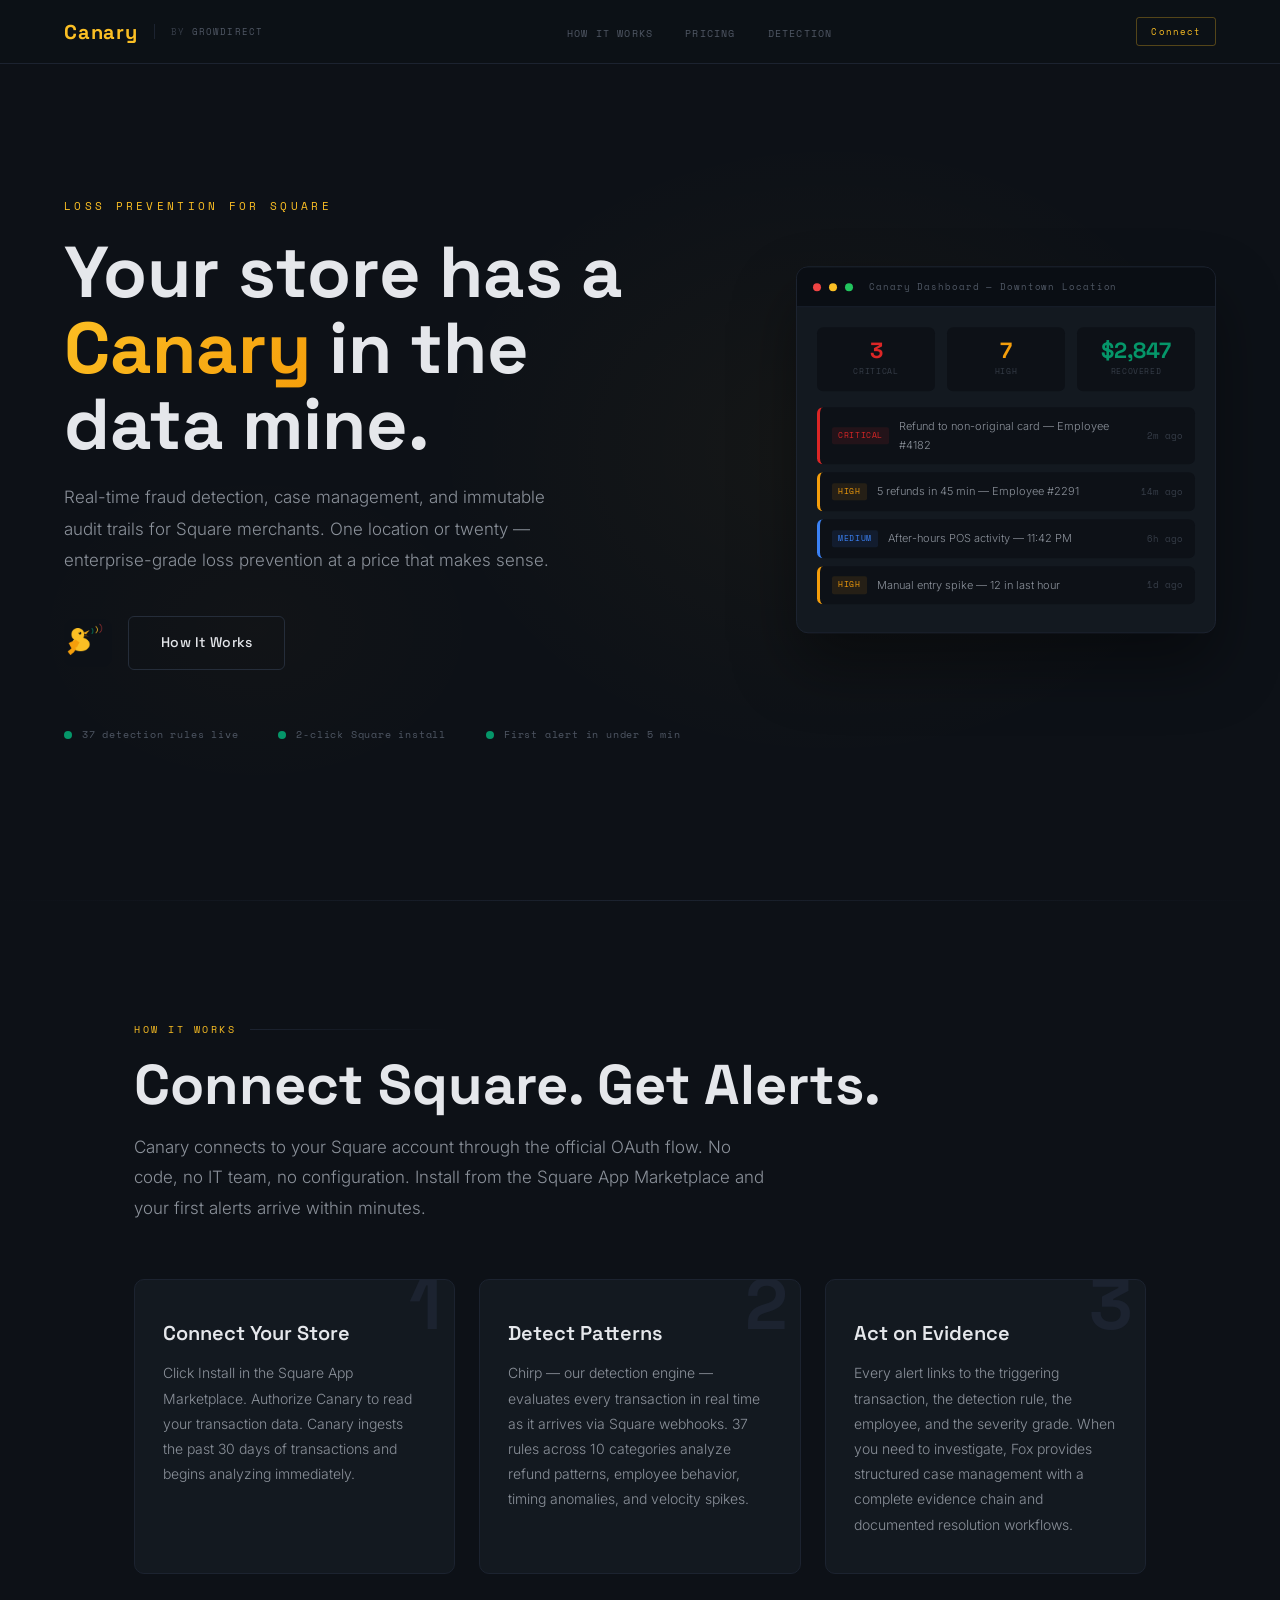
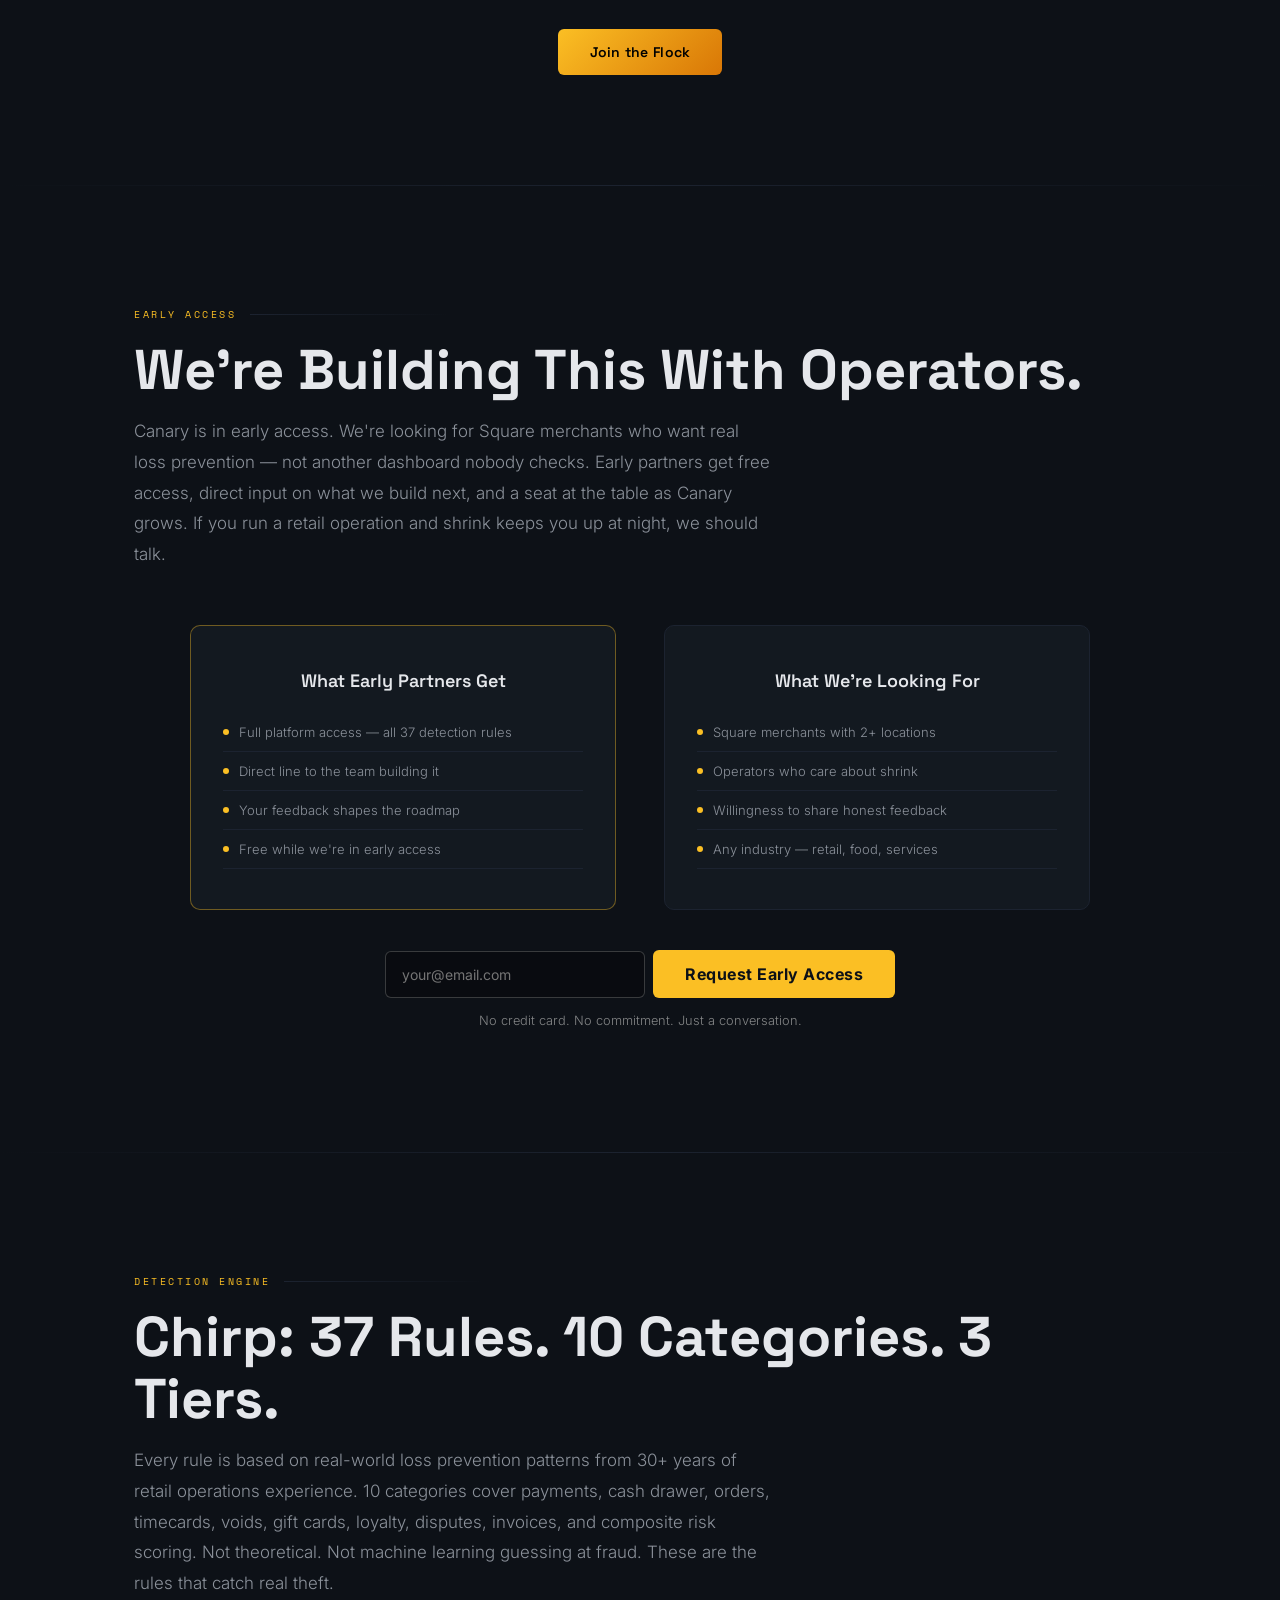
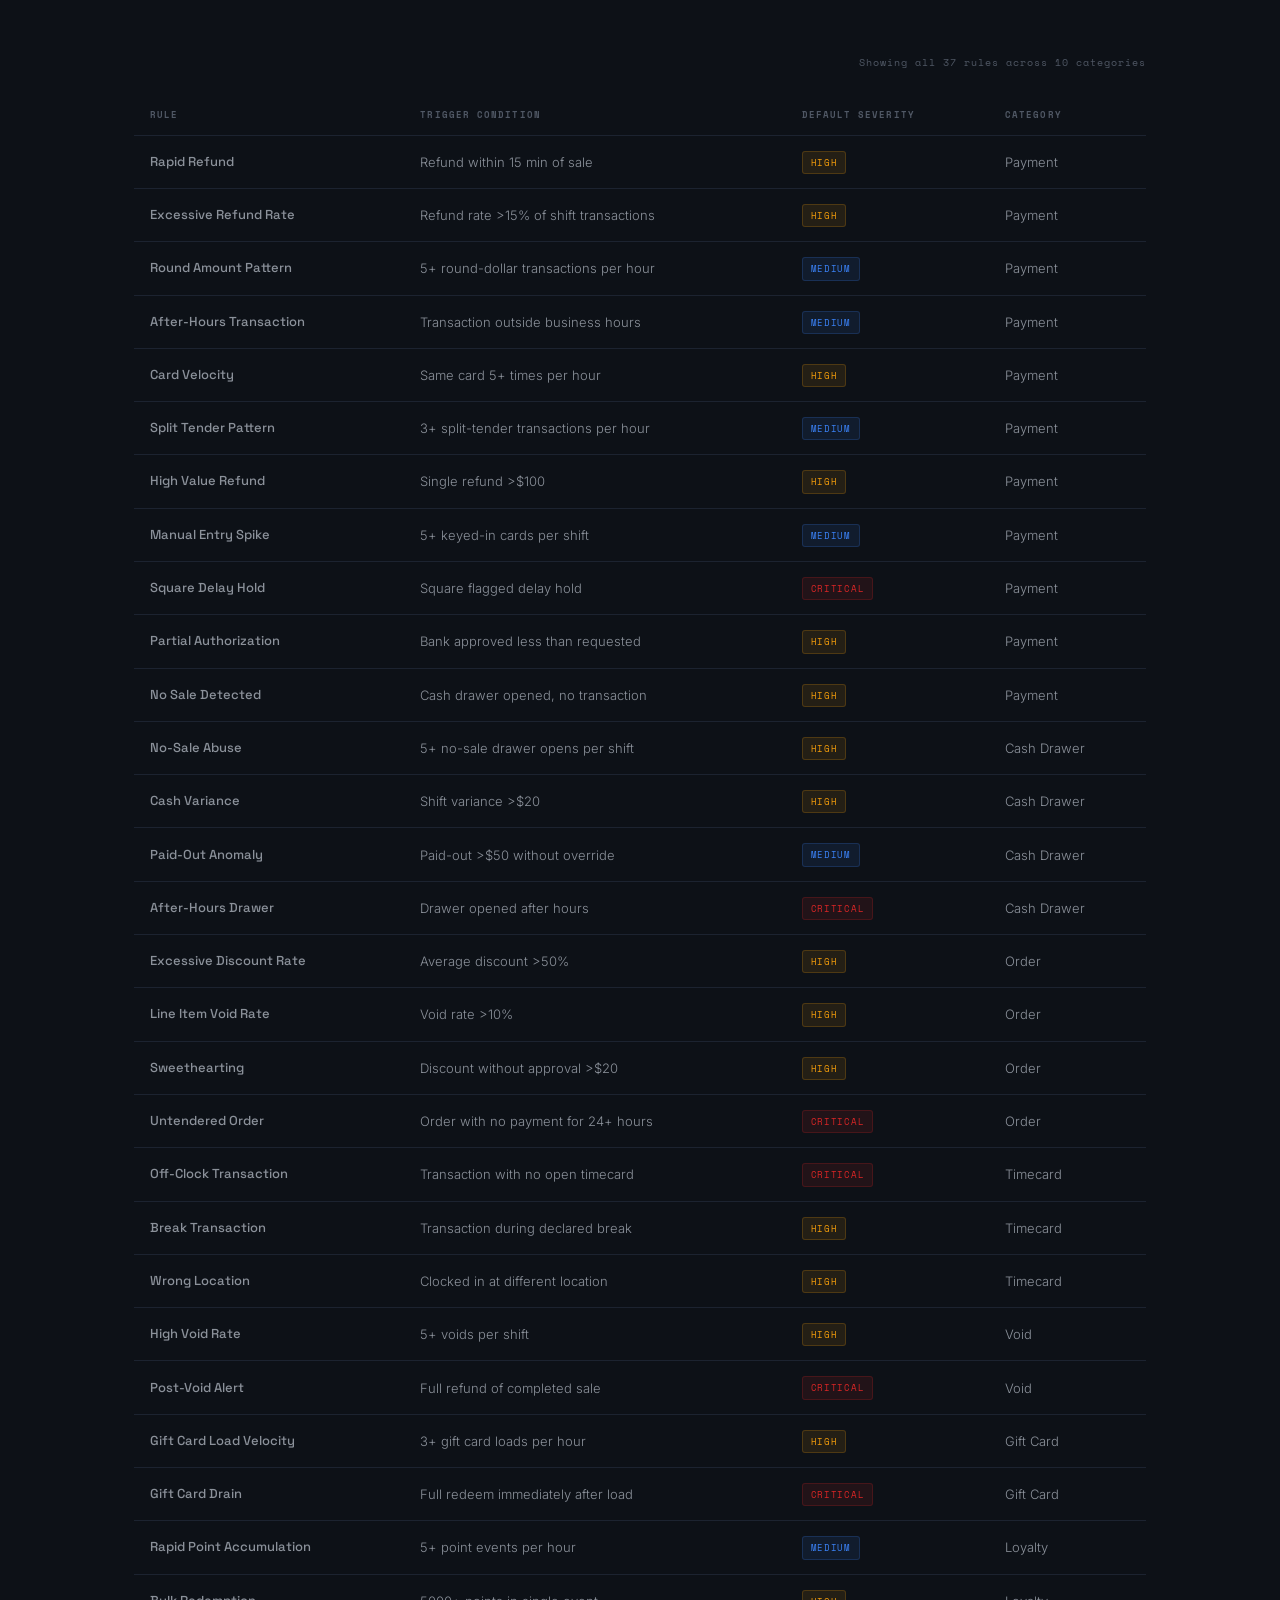
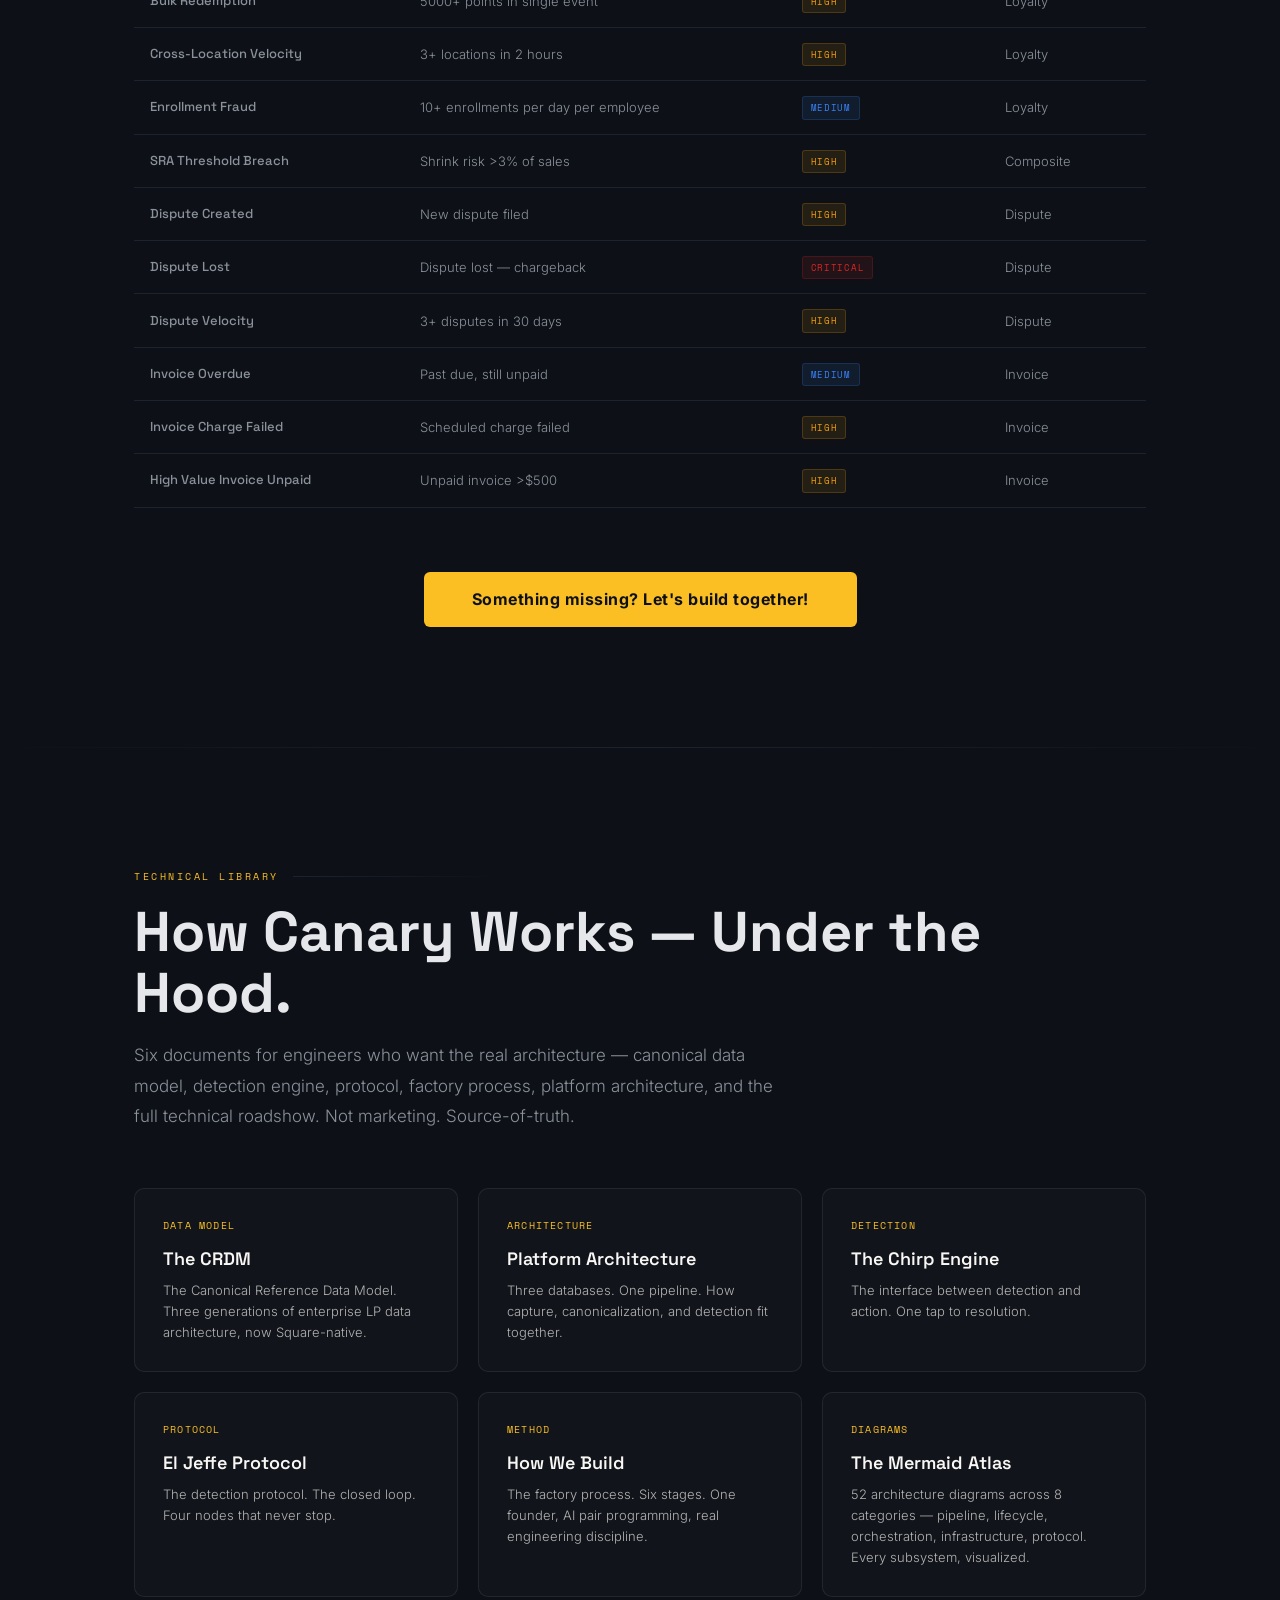
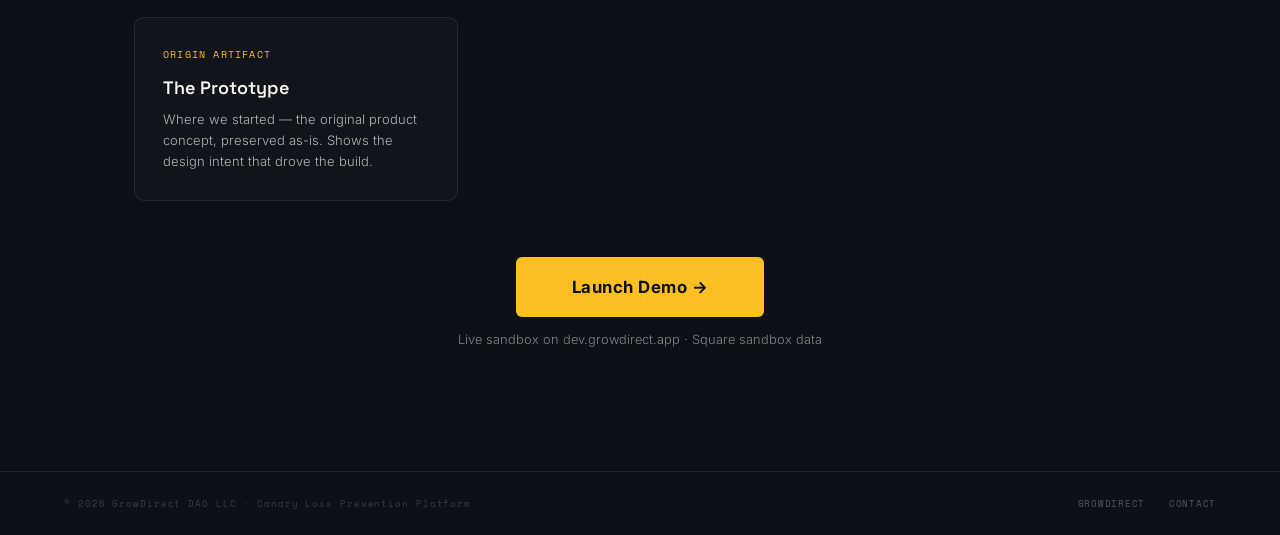
==== canary/index.html @ b4dc55d6 "feat(canary): Mermaid Atlas tile points to static canary.growdirect.io/atlas/ No longer depends on d" ====
<!DOCTYPE html>
<html lang="en">
<head>
<meta charset="UTF-8">
<meta name="viewport" content="width=device-width, initial-scale=1.0">
<title>Canary — Loss Prevention for Square Merchants</title>
<meta property="og:title" content="Canary — Loss Prevention for Square Merchants">
<meta property="og:description" content="AI-powered detection engine with 37 rules across 10 categories. Real-time alerts for Square merchants.">
<meta property="og:type" content="website">
<meta property="og:url" content="https://growdirect.io/canary/">
<meta name="twitter:card" content="summary">
<meta name="twitter:title" content="Canary — Loss Prevention for Square Merchants">
<meta name="twitter:description" content="AI-powered detection engine with 37 rules across 10 categories. Real-time alerts for Square merchants.">
<meta name="description" content="Loss prevention analytics for Square merchants. 37 detection rules monitor refunds, voids, cash drawer events, and employee patterns in real time. Early access — free for founding partners.">
<!-- GA4 -->
<script async src="https://www.googletagmanager.com/gtag/js?id=G-ELPTR2ZLP3"></script>
<script>
  window.dataLayer = window.dataLayer || [];
  function gtag(){dataLayer.push(arguments);}
  gtag('js', new Date());
  gtag('config', 'G-ELPTR2ZLP3');
</script>
<link rel="icon" type="image/svg+xml" href="/favicon.svg">
<link rel="preconnect" href="https://fonts.googleapis.com">
<link rel="preconnect" href="https://fonts.gstatic.com" crossorigin>
<link href="https://fonts.googleapis.com/css2?family=Bebas+Neue&family=Space+Grotesk:wght@300;400;500;600;700&family=Inter:wght@300;400;500;600;700&family=Space+Mono:wght@400;700&family=DM+Serif+Display:ital@0;1&display=swap" rel="stylesheet">
<style>
:root {
  --ink: #0D1117;
  --ink2: #0A0E14;
  --card: #131920;
  --card-hover: #171E26;
  --border: #1C2330;
  --border-light: #252D3A;
  --canary: #FBBF24;
  --canary-dim: #D97706;
  --amber: #F59E0B;
  --text: #E5E7EB;
  --text2: #8B919A;
  --text3: #505865;
  --text4: #363D48;
  --green: #059669;
  --blue: #3B82F6;
  --red: #EF4444;
  --orange: #F97316;
  --critical: #DC2626;
  --high: #F59E0B;
  --medium: #3B82F6;
  --low: #6B7280;
}

*, *::before, *::after { margin: 0; padding: 0; box-sizing: border-box; }
html { scroll-behavior: smooth; }

body {
  background: var(--ink);
  color: var(--text);
  font-family: 'Inter', sans-serif;
  font-weight: 300;
  line-height: 1.7;
  overflow-x: hidden;
}

body::after {
  content: '';
  position: fixed;
  inset: 0;
  pointer-events: none;
  z-index: 9999;
  opacity: 0.015;
  background-image: url("data:image/svg+xml,%3Csvg viewBox='0 0 512 512' xmlns='http://www.w3.org/2000/svg'%3E%3Cfilter id='n'%3E%3CfeTurbulence type='fractalNoise' baseFrequency='0.8' numOctaves='4' stitchTiles='stitch'/%3E%3C/filter%3E%3Crect width='100%25' height='100%25' filter='url(%23n)' opacity='0.03'/%3E%3C/svg%3E");
}

a { color: inherit; text-decoration: none; }

/* ─── NAV ─── */
nav {
  position: fixed;
  top: 0; left: 0; right: 0;
  z-index: 100;
  background: rgba(13,17,23,0.94);
  backdrop-filter: blur(16px);
  -webkit-backdrop-filter: blur(16px);
  border-bottom: 1px solid var(--border);
  height: 64px;
  display: flex;
  align-items: center;
  justify-content: space-between;
  padding: 0 clamp(24px, 5vw, 64px);
}

.nav-left {
  display: flex;
  align-items: center;
  gap: 16px;
}

.nav-logo {
  font-family: 'Space Grotesk', sans-serif;
  font-size: 20px;
  font-weight: 700;
  color: var(--canary);
  letter-spacing: 0.04em;
}

.nav-parent {
  font-family: 'Space Mono', monospace;
  font-size: 9px;
  color: var(--text4);
  letter-spacing: 0.12em;
  text-transform: uppercase;
  border-left: 1px solid var(--border);
  padding-left: 16px;
}

.nav-parent a { color: var(--text3); transition: color 0.2s; }
.nav-parent a:hover { color: var(--canary); }

.nav-links {
  display: flex;
  gap: 32px;
  list-style: none;
}

.nav-links a {
  font-family: 'Space Mono', monospace;
  font-size: 10px;
  color: var(--text3);
  letter-spacing: 0.12em;
  text-transform: uppercase;
  transition: color 0.25s;
}

.nav-links a:hover { color: var(--canary); }

.nav-badge {
  font-family: 'Space Mono', monospace;
  font-size: 9px;
  color: var(--canary);
  letter-spacing: 0.12em;
  border: 1px solid rgba(251,191,36,0.3);
  padding: 6px 14px;
  border-radius: 3px;
}

/* ─── HERO ─── */
.hero {
  min-height: 100vh;
  display: flex;
  align-items: center;
  padding: 120px clamp(24px, 5vw, 64px) 80px;
  position: relative;
  overflow: hidden;
}

.hero-bg {
  position: absolute;
  inset: 0;
  background:
    radial-gradient(ellipse 45% 50% at 65% 50%, rgba(251,191,36,0.04) 0%, transparent 70%),
    radial-gradient(ellipse 30% 30% at 20% 70%, rgba(245,158,11,0.02) 0%, transparent 60%);
}

.hero-content {
  position: relative;
  max-width: 640px;
}

.hero-eyebrow {
  font-family: 'Space Mono', monospace;
  font-size: 11px;
  color: var(--canary);
  letter-spacing: 0.3em;
  text-transform: uppercase;
  margin-bottom: 20px;
}

.hero h1 {
  font-family: 'Space Grotesk', sans-serif;
  font-size: clamp(44px, 6vw, 72px);
  font-weight: 700;
  line-height: 1.05;
  margin-bottom: 20px;
  color: var(--text);
}

.hero h1 em {
  font-style: normal;
  background: linear-gradient(135deg, var(--canary), var(--amber));
  -webkit-background-clip: text;
  -webkit-text-fill-color: transparent;
  background-clip: text;
}

.hero-body {
  font-size: 17px;
  color: var(--text2);
  max-width: 520px;
  line-height: 1.85;
  margin-bottom: 40px;
}

.hero-actions {
  display: flex;
  gap: 16px;
  flex-wrap: wrap;
  margin-bottom: 56px;
}

.btn-primary {
  font-family: 'Space Grotesk', sans-serif;
  font-size: 14px;
  font-weight: 600;
  color: #000;
  background: linear-gradient(135deg, var(--canary), var(--canary-dim));
  padding: 14px 32px;
  border-radius: 6px;
  border: none;
  cursor: pointer;
  transition: opacity 0.2s;
  letter-spacing: 0.02em;
}

.btn-primary:hover { opacity: 0.85; }

.btn-secondary {
  font-family: 'Space Grotesk', sans-serif;
  font-size: 14px;
  font-weight: 500;
  color: var(--text);
  background: transparent;
  padding: 14px 32px;
  border-radius: 6px;
  border: 1px solid var(--border-light);
  cursor: pointer;
  transition: border-color 0.2s, color 0.2s;
  letter-spacing: 0.02em;
}

.btn-secondary:hover { border-color: var(--canary); color: var(--canary); }

.hero-proof {
  display: flex;
  gap: 40px;
  flex-wrap: wrap;
}

.hero-proof-item {
  display: flex;
  align-items: center;
  gap: 10px;
}

.proof-dot {
  width: 8px;
  height: 8px;
  border-radius: 50%;
  background: var(--green);
}

.proof-text {
  font-family: 'Space Mono', monospace;
  font-size: 10px;
  color: var(--text3);
  letter-spacing: 0.08em;
}

/* Mock dashboard */
.hero-dashboard {
  position: absolute;
  right: clamp(24px, 5vw, 64px);
  top: 50%;
  transform: translateY(-50%);
  width: 420px;
  background: var(--card);
  border: 1px solid var(--border);
  border-radius: 12px;
  overflow: hidden;
  box-shadow: 0 32px 64px rgba(0,0,0,0.4);
}

.dash-bar {
  background: var(--ink2);
  padding: 12px 16px;
  display: flex;
  align-items: center;
  gap: 8px;
  border-bottom: 1px solid var(--border);
}

.dash-dot { width: 8px; height: 8px; border-radius: 50%; }
.dash-dot.r { background: #EF4444; }
.dash-dot.y { background: #FBBF24; }
.dash-dot.g { background: #22C55E; }

.dash-title {
  font-family: 'Space Mono', monospace;
  font-size: 9px;
  color: var(--text3);
  letter-spacing: 0.1em;
  margin-left: 8px;
}

.dash-body { padding: 20px; }

.dash-stats {
  display: grid;
  grid-template-columns: repeat(3, 1fr);
  gap: 12px;
  margin-bottom: 16px;
}

.dash-stat {
  background: var(--ink);
  border-radius: 6px;
  padding: 12px;
  text-align: center;
}

.dash-stat-num {
  font-family: 'Space Grotesk', sans-serif;
  font-size: 22px;
  font-weight: 700;
  line-height: 1;
  margin-bottom: 4px;
}

.dash-stat-num.critical { color: var(--critical); }
.dash-stat-num.high { color: var(--high); }
.dash-stat-num.ok { color: var(--green); }

.dash-stat-label {
  font-family: 'Space Mono', monospace;
  font-size: 8px;
  color: var(--text4);
  letter-spacing: 0.08em;
  text-transform: uppercase;
}

.dash-alert {
  display: flex;
  align-items: center;
  gap: 10px;
  padding: 10px 12px;
  background: var(--ink);
  border-radius: 6px;
  margin-bottom: 8px;
  border-left: 3px solid;
}

.dash-alert.crit { border-color: var(--critical); }
.dash-alert.high { border-color: var(--high); }
.dash-alert.med { border-color: var(--medium); }

.alert-sev {
  font-family: 'Space Mono', monospace;
  font-size: 8px;
  letter-spacing: 0.08em;
  text-transform: uppercase;
  padding: 2px 6px;
  border-radius: 2px;
  flex-shrink: 0;
}

.alert-sev.crit { color: var(--critical); background: rgba(220,38,38,0.1); }
.alert-sev.high { color: var(--high); background: rgba(245,158,11,0.1); }
.alert-sev.med { color: var(--medium); background: rgba(59,130,246,0.1); }

.alert-text {
  font-size: 11px;
  color: var(--text2);
  flex: 1;
}

.alert-time {
  font-family: 'Space Mono', monospace;
  font-size: 9px;
  color: var(--text4);
}

/* ─── SECTION SYSTEM ─── */
.section {
  padding: 120px clamp(24px, 5vw, 64px);
  max-width: 1140px;
  margin: 0 auto;
}

.section-label {
  font-family: 'Space Mono', monospace;
  font-size: 10px;
  color: var(--canary);
  letter-spacing: 0.25em;
  text-transform: uppercase;
  margin-bottom: 16px;
  display: flex;
  align-items: center;
  gap: 14px;
}

.section-label::after {
  content: '';
  flex: 1;
  height: 1px;
  background: linear-gradient(90deg, var(--border), transparent);
  max-width: 200px;
}

.section-title {
  font-family: 'Space Grotesk', sans-serif;
  font-size: clamp(36px, 4.5vw, 56px);
  font-weight: 700;
  line-height: 1.1;
  margin-bottom: 16px;
  color: var(--text);
}

.section-intro {
  font-size: 17px;
  color: var(--text2);
  margin-bottom: 56px;
  max-width: 640px;
  line-height: 1.8;
}

.divider {
  width: 100%;
  height: 1px;
  background: linear-gradient(90deg, transparent, var(--border), transparent);
}

/* ─── HOW IT WORKS ─── */
.how-grid {
  display: grid;
  grid-template-columns: repeat(3, 1fr);
  gap: 24px;
  margin-bottom: 64px;
}

.how-card {
  background: var(--card);
  border: 1px solid var(--border);
  border-radius: 10px;
  padding: 36px 28px;
  position: relative;
  overflow: hidden;
}

.how-num {
  font-family: 'Space Grotesk', sans-serif;
  font-size: 72px;
  font-weight: 700;
  color: var(--border);
  position: absolute;
  top: -12px;
  right: 12px;
  line-height: 1;
}

.how-card h3 {
  font-family: 'Space Grotesk', sans-serif;
  font-size: 20px;
  font-weight: 600;
  color: var(--text);
  margin-bottom: 10px;
  position: relative;
}

.how-card p {
  font-size: 14px;
  color: var(--text2);
  line-height: 1.8;
  position: relative;
}

.how-time {
  font-family: 'Space Mono', monospace;
  font-size: 10px;
  color: var(--canary);
  letter-spacing: 0.1em;
  margin-top: 12px;
  position: relative;
}

/* ─── DETECTION RULES ─── */
.rules-header {
  display: flex;
  justify-content: space-between;
  align-items: flex-end;
  margin-bottom: 24px;
}

.rules-count {
  font-family: 'Space Mono', monospace;
  font-size: 10px;
  color: var(--text3);
  letter-spacing: 0.1em;
}

.rules-table {
  width: 100%;
  border-collapse: collapse;
  margin-bottom: 64px;
}

.rules-table thead th {
  font-family: 'Space Mono', monospace;
  font-size: 9px;
  color: var(--text3);
  letter-spacing: 0.12em;
  text-transform: uppercase;
  text-align: left;
  padding: 12px 16px;
  border-bottom: 1px solid var(--border);
}

.rules-table tbody td {
  padding: 14px 16px;
  border-bottom: 1px solid var(--border);
  font-size: 13px;
  color: var(--text2);
}

.rules-table tbody tr:hover { background: rgba(251,191,36,0.02); }

.rule-name {
  font-family: 'Space Grotesk', sans-serif;
  font-weight: 500;
  color: var(--text);
}

.sev-badge {
  font-family: 'Space Mono', monospace;
  font-size: 9px;
  letter-spacing: 0.08em;
  text-transform: uppercase;
  padding: 3px 8px;
  border-radius: 3px;
  display: inline-block;
}

.sev-badge.critical { color: var(--critical); background: rgba(220,38,38,0.1); border: 1px solid rgba(220,38,38,0.2); }
.sev-badge.high { color: var(--high); background: rgba(245,158,11,0.1); border: 1px solid rgba(245,158,11,0.2); }
.sev-badge.medium { color: var(--medium); background: rgba(59,130,246,0.1); border: 1px solid rgba(59,130,246,0.2); }

/* ─── EVIDENCE CHAIN ─── */
.evidence-grid {
  display: grid;
  grid-template-columns: 1fr 1fr;
  gap: 24px;
  margin-bottom: 64px;
}

.evidence-card {
  background: var(--card);
  border: 1px solid var(--border);
  border-radius: 10px;
  padding: 36px;
}

.evidence-card h3 {
  font-family: 'Space Grotesk', sans-serif;
  font-size: 20px;
  font-weight: 600;
  color: var(--text);
  margin-bottom: 10px;
}

.evidence-card p {
  font-size: 14px;
  color: var(--text2);
  line-height: 1.8;
}

.evidence-detail {
  font-family: 'Space Mono', monospace;
  font-size: 10px;
  color: var(--canary);
  letter-spacing: 0.08em;
  margin-top: 14px;
  padding-top: 14px;
  border-top: 1px solid var(--border);
}

/* ─── ARCHITECTURE ─── */
.arch-grid {
  display: grid;
  grid-template-columns: repeat(3, 1fr);
  gap: 1px;
  background: var(--border);
  border: 1px solid var(--border);
  border-radius: 10px;
  overflow: hidden;
  margin-bottom: 64px;
}

.arch-cell {
  background: var(--card);
  padding: 28px 24px;
}

.arch-label {
  font-family: 'Space Mono', monospace;
  font-size: 9px;
  color: var(--text3);
  letter-spacing: 0.12em;
  text-transform: uppercase;
  margin-bottom: 8px;
}

.arch-value {
  font-family: 'Space Grotesk', sans-serif;
  font-size: 15px;
  font-weight: 500;
  color: var(--text);
  margin-bottom: 4px;
}

.arch-detail {
  font-size: 12px;
  color: var(--text3);
}

/* ─── PRICING ─── */
.pricing-grid {
  display: grid;
  grid-template-columns: repeat(3, 1fr);
  gap: 24px;
  margin-bottom: 64px;
}

.price-card {
  background: var(--card);
  border: 1px solid var(--border);
  border-radius: 10px;
  padding: 40px 32px;
  text-align: center;
  transition: border-color 0.3s;
}

.price-card.featured {
  border-color: rgba(251,191,36,0.4);
  position: relative;
}

.price-card.featured::before {
  content: 'Most Popular';
  position: absolute;
  top: -12px;
  left: 50%;
  transform: translateX(-50%);
  font-family: 'Space Mono', monospace;
  font-size: 9px;
  color: #000;
  background: var(--canary);
  padding: 4px 14px;
  border-radius: 12px;
  letter-spacing: 0.1em;
  text-transform: uppercase;
}

.price-tier {
  font-family: 'Space Grotesk', sans-serif;
  font-size: 18px;
  font-weight: 600;
  color: var(--text);
  margin-bottom: 8px;
}

.price-amount {
  font-family: 'Space Grotesk', sans-serif;
  font-size: 48px;
  font-weight: 700;
  color: var(--canary);
  line-height: 1;
  margin-bottom: 4px;
}

.price-period {
  font-family: 'Space Mono', monospace;
  font-size: 10px;
  color: var(--text3);
  letter-spacing: 0.1em;
  margin-bottom: 24px;
}

.price-features {
  list-style: none;
  text-align: left;
}

.price-features li {
  font-size: 13px;
  color: var(--text2);
  padding: 8px 0;
  border-bottom: 1px solid var(--border);
  display: flex;
  align-items: center;
  gap: 10px;
}

.price-features li::before {
  content: '';
  width: 6px;
  height: 6px;
  border-radius: 50%;
  background: var(--canary);
  flex-shrink: 0;
}

/* ─── GATED SECTION ─── */
.gate-section {
  background: var(--card);
  border-top: 1px solid var(--border);
  border-bottom: 1px solid var(--border);
  padding: 80px clamp(24px, 5vw, 64px);
}

.gate-inner {
  max-width: 1140px;
  margin: 0 auto;
  display: grid;
  grid-template-columns: 1fr 380px;
  gap: 80px;
  align-items: center;
}

.gate-text h2 {
  font-family: 'Space Grotesk', sans-serif;
  font-size: clamp(32px, 4vw, 48px);
  font-weight: 700;
  line-height: 1.1;
  margin-bottom: 16px;
  color: var(--text);
}

.gate-text p {
  font-size: 15px;
  color: var(--text2);
  line-height: 1.8;
  margin-bottom: 24px;
}

.gate-contents {
  list-style: none;
}

.gate-contents li {
  font-family: 'Space Mono', monospace;
  font-size: 11px;
  color: var(--text3);
  letter-spacing: 0.06em;
  padding: 10px 0;
  border-bottom: 1px solid var(--border);
  display: flex;
  gap: 10px;
}

.gate-contents li span { color: var(--canary); flex-shrink: 0; }

.gate-form-wrap {
  background: var(--ink);
  border: 1px solid var(--border);
  border-radius: 10px;
  padding: 36px;
  text-align: center;
}

.gate-form-label {
  font-family: 'Space Mono', monospace;
  font-size: 9px;
  color: var(--text3);
  letter-spacing: 0.18em;
  text-transform: uppercase;
  margin-bottom: 20px;
}

.gate-input {
  width: 100%;
  background: var(--card);
  border: 1px solid var(--border);
  border-radius: 4px;
  padding: 14px 16px;
  color: var(--text);
  font-family: 'Space Mono', monospace;
  font-size: 13px;
  letter-spacing: 0.12em;
  text-align: center;
  outline: none;
  transition: border-color 0.25s;
  margin-bottom: 14px;
}

.gate-input:focus { border-color: var(--canary); }
.gate-input::placeholder { color: var(--text4); }

.gate-btn {
  width: 100%;
  background: linear-gradient(135deg, var(--canary), var(--canary-dim));
  border: none;
  border-radius: 4px;
  padding: 14px;
  font-family: 'Space Grotesk', sans-serif;
  font-size: 15px;
  font-weight: 600;
  color: #000;
  cursor: pointer;
  transition: opacity 0.2s;
  margin-bottom: 10px;
}

.gate-btn:hover { opacity: 0.85; }

.gate-error {
  font-family: 'Space Mono', monospace;
  font-size: 10px;
  color: var(--red);
  letter-spacing: 0.08em;
  display: none;
}

.gate-note {
  font-size: 11px;
  color: var(--text4);
  margin-top: 14px;
  line-height: 1.6;
}

/* ─── GATED CONTENT ─── */
#gated-content {
  display: none;
  max-width: 1140px;
  margin: 0 auto;
  padding: 80px clamp(24px, 5vw, 64px);
}

.gated-header {
  display: flex;
  justify-content: space-between;
  align-items: center;
  margin-bottom: 48px;
  padding-bottom: 20px;
  border-bottom: 1px solid var(--border);
}

.gated-badge {
  font-family: 'Space Mono', monospace;
  font-size: 9px;
  color: var(--canary);
  letter-spacing: 0.12em;
  border: 1px solid rgba(251,191,36,0.3);
  padding: 5px 12px;
  border-radius: 3px;
}

.gated-section-title {
  font-family: 'Space Grotesk', sans-serif;
  font-size: 24px;
  font-weight: 600;
  color: var(--text);
  margin-bottom: 24px;
}

.doc-grid {
  display: grid;
  grid-template-columns: repeat(2, 1fr);
  gap: 20px;
  margin-bottom: 56px;
}

.doc-card {
  background: var(--card);
  border: 1px solid var(--border);
  border-radius: 10px;
  padding: 28px;
  transition: border-color 0.3s;
  cursor: pointer;
}

.doc-card:hover { border-color: rgba(251,191,36,0.3); }

.doc-type {
  font-family: 'Space Mono', monospace;
  font-size: 9px;
  color: var(--canary);
  letter-spacing: 0.12em;
  text-transform: uppercase;
  margin-bottom: 10px;
}

.doc-card h3 {
  font-family: 'Space Grotesk', sans-serif;
  font-size: 16px;
  font-weight: 600;
  color: var(--text);
  margin-bottom: 8px;
}

.doc-card p {
  font-size: 13px;
  color: var(--text2);
  line-height: 1.7;
}

/* Full-width detection rules in gated */
.gated-rules {
  margin-bottom: 56px;
}

.gated-rules table {
  width: 100%;
  border-collapse: collapse;
}

.gated-rules thead th {
  font-family: 'Space Mono', monospace;
  font-size: 9px;
  color: var(--text3);
  letter-spacing: 0.1em;
  text-transform: uppercase;
  text-align: left;
  padding: 10px 14px;
  border-bottom: 1px solid var(--border);
}

.gated-rules tbody td {
  padding: 10px 14px;
  border-bottom: 1px solid var(--border);
  font-size: 12px;
  color: var(--text2);
}

.gated-rules tbody tr:hover { background: rgba(251,191,36,0.02); }

/* ─── FOOTER ─── */
.site-footer {
  border-top: 1px solid var(--border);
  padding: 24px clamp(24px, 5vw, 64px);
  display: flex;
  justify-content: space-between;
  align-items: center;
}

.footer-left {
  font-family: 'Space Mono', monospace;
  font-size: 9px;
  color: var(--text4);
  letter-spacing: 0.1em;
}

.footer-right {
  display: flex;
  gap: 24px;
}

.footer-right a {
  font-family: 'Space Mono', monospace;
  font-size: 9px;
  color: var(--text3);
  letter-spacing: 0.08em;
  text-transform: uppercase;
  transition: color 0.2s;
}

.footer-right a:hover { color: var(--canary); }

/* ─── RESPONSIVE ─── */
@media (max-width: 1100px) {
  .hero-dashboard { display: none; }
  .hero { justify-content: center; }
  .hero-content { text-align: center; max-width: 700px; }
  .hero-body { margin-left: auto; margin-right: auto; }
  .hero-actions { justify-content: center; }
  .hero-proof { justify-content: center; }
}

@media (max-width: 900px) {
  .nav-links { display: none; }
  .how-grid,
  .evidence-grid,
  .pricing-grid,
  .doc-grid { grid-template-columns: 1fr !important; }
  .gate-inner { grid-template-columns: 1fr; gap: 40px; }
  .arch-grid { grid-template-columns: 1fr; }
  .site-footer { flex-direction: column; gap: 12px; text-align: center; }
  .pricing-cards { grid-template-columns: 1fr !important; }
}
</style>
</head>
<body>

<!-- NAV -->
<nav>
  <div class="nav-left">
    <div class="nav-logo">Canary</div>
    <div class="nav-parent">by <a href="../">GrowDirect</a></div>
  </div>
  <ul class="nav-links">
    <li><a href="#how">How It Works</a></li>
    <li><a href="#pricing">Pricing</a></li>
    <li><a href="#detection">Detection</a></li>
  </ul>
  <a href="https://canary.growdirect.app/connect.html" class="nav-badge" style="text-decoration:none;color:#FBBF24;">Connect</a>
</nav>

<!-- HERO -->
<div class="hero">
  <div class="hero-bg"></div>
  <div class="hero-content">
    <div class="hero-eyebrow">Loss Prevention for Square</div>
    <h1>Your store has a <em>Canary</em> in the data mine.</h1>
    <div class="hero-body">
      Real-time fraud detection, case management, and immutable audit trails for Square merchants. One location or twenty — enterprise-grade loss prevention at a price that makes sense.
    </div>
    <div class="hero-actions" style="align-items:center;">
      <img src="/img/canary-icon-512.png" alt="Canary" style="width:48px;height:48px;border-radius:10px;">
      <a class="btn-secondary" href="#how">How It Works</a>
    </div>
    <div class="hero-proof">
      <div class="hero-proof-item">
        <span class="proof-dot"></span>
        <span class="proof-text">37 detection rules live</span>
      </div>
      <div class="hero-proof-item">
        <span class="proof-dot"></span>
        <span class="proof-text">2-click Square install</span>
      </div>
      <div class="hero-proof-item">
        <span class="proof-dot"></span>
        <span class="proof-text">First alert in under 5 min</span>
      </div>
    </div>
  </div>

  <!-- Mock Dashboard -->
  <div class="hero-dashboard">
    <div class="dash-bar">
      <span class="dash-dot r"></span>
      <span class="dash-dot y"></span>
      <span class="dash-dot g"></span>
      <span class="dash-title">Canary Dashboard — Downtown Location</span>
    </div>
    <div class="dash-body">
      <div class="dash-stats">
        <div class="dash-stat">
          <div class="dash-stat-num critical">3</div>
          <div class="dash-stat-label">Critical</div>
        </div>
        <div class="dash-stat">
          <div class="dash-stat-num high">7</div>
          <div class="dash-stat-label">High</div>
        </div>
        <div class="dash-stat">
          <div class="dash-stat-num ok">$2,847</div>
          <div class="dash-stat-label">Recovered</div>
        </div>
      </div>
      <div class="dash-alert crit">
        <span class="alert-sev crit">Critical</span>
        <span class="alert-text">Refund to non-original card — Employee #4182</span>
        <span class="alert-time">2m ago</span>
      </div>
      <div class="dash-alert high">
        <span class="alert-sev high">High</span>
        <span class="alert-text">5 refunds in 45 min — Employee #2291</span>
        <span class="alert-time">14m ago</span>
      </div>
      <div class="dash-alert med">
        <span class="alert-sev med">Medium</span>
        <span class="alert-text">After-hours POS activity — 11:42 PM</span>
        <span class="alert-time">6h ago</span>
      </div>
      <div class="dash-alert high">
        <span class="alert-sev high">High</span>
        <span class="alert-text">Manual entry spike — 12 in last hour</span>
        <span class="alert-time">1d ago</span>
      </div>
    </div>
  </div>
</div>

<div class="divider"></div>

<!-- HOW IT WORKS -->
<div class="section" id="how">
  <div class="section-label">How It Works</div>
  <div class="section-title">Connect Square. Get Alerts.</div>
  <div class="section-intro">Canary connects to your Square account through the official OAuth flow. No code, no IT team, no configuration. Install from the Square App Marketplace and your first alerts arrive within minutes.</div>

  <div class="how-grid">
    <div class="how-card">
      <div class="how-num">1</div>
      <h3>Connect Your Store</h3>
      <p>Click Install in the Square App Marketplace. Authorize Canary to read your transaction data. Canary ingests the past 30 days of transactions and begins analyzing immediately.</p>
    </div>
    <div class="how-card">
      <div class="how-num">2</div>
      <h3>Detect Patterns</h3>
      <p>Chirp — our detection engine — evaluates every transaction in real time as it arrives via Square webhooks. 37 rules across 10 categories analyze refund patterns, employee behavior, timing anomalies, and velocity spikes.</p>
    </div>
    <div class="how-card">
      <div class="how-num">3</div>
      <h3>Act on Evidence</h3>
      <p>Every alert links to the triggering transaction, the detection rule, the employee, and the severity grade. When you need to investigate, Fox provides structured case management with a complete evidence chain and documented resolution workflows.</p>
    </div>
  </div>

  <div style="text-align:center;margin-top:48px;">
    <a class="btn-primary" href="#pricing">Join the Flock</a>
  </div>
</div>

<div class="divider"></div>

<!-- DETECTION -->
<!-- PRICING -->
<div class="section" id="pricing">
  <div class="section-label">Early Access</div>
  <div class="section-title">We're Building This With Operators.</div>
  <div class="section-intro">Canary is in early access. We're looking for Square merchants who want real loss prevention — not another dashboard nobody checks. Early partners get free access, direct input on what we build next, and a seat at the table as Canary grows. If you run a retail operation and shrink keeps you up at night, we should talk.</div>

  <div class="pricing-cards" style="display:grid;grid-template-columns:1fr 1fr;gap:48px;max-width:900px;margin:0 auto;align-items:start;">

      <div class="price-card" style="border-color:rgba(251,191,36,0.4);">
        <div class="price-tier">What Early Partners Get</div>
        <ul class="price-features" style="margin-top:16px;">
          <li>Full platform access — all 37 detection rules</li>
          <li>Direct line to the team building it</li>
          <li>Your feedback shapes the roadmap</li>
          <li>Free while we're in early access</li>
        </ul>
      </div>
      <div class="price-card">
        <div class="price-tier">What We're Looking For</div>
        <ul class="price-features" style="margin-top:16px;">
          <li>Square merchants with 2+ locations</li>
          <li>Operators who care about shrink</li>
          <li>Willingness to share honest feedback</li>
          <li>Any industry — retail, food, services</li>
        </ul>
      </div>

  </div>
  <div style="text-align:center;margin-top:40px;">
    <form action="https://formspree.io/f/xbdqlakw" method="POST" style="display:inline-flex;gap:8px;flex-wrap:wrap;justify-content:center;align-items:center;max-width:560px;">
      <input type="email" name="email" placeholder="your@email.com" required style="padding:14px 16px;border:1px solid rgba(248,247,244,0.2);border-radius:6px;background:rgba(0,0,0,0.3);color:#F8F7F4;font-size:14px;font-family:inherit;min-width:260px;outline:none;">
      <input type="hidden" name="_subject" value="Canary early access request">
      <button type="submit" style="padding:14px 32px;background:#FBBF24;color:#0D1117;border:none;border-radius:6px;font-weight:700;font-size:1rem;cursor:pointer;letter-spacing:0.5px;font-family:inherit;">Request Early Access</button>
    </form>
    <div style="margin-top:12px;font-size:0.8rem;color:rgba(248,247,244,0.5);">No credit card. No commitment. Just a conversation.</div>
  </div>
</div>

<div class="divider"></div>

<div class="section" id="detection">
  <div class="section-label">Detection Engine</div>
  <div class="section-title">Chirp: 37 Rules. 10 Categories. 3 Tiers.</div>
  <div class="section-intro">Every rule is based on real-world loss prevention patterns from 30+ years of retail operations experience. 10 categories cover payments, cash drawer, orders, timecards, voids, gift cards, loyalty, disputes, invoices, and composite risk scoring. Not theoretical. Not machine learning guessing at fraud. These are the rules that catch real theft.</div>

  <div class="rules-header">
    <div></div>
    <div class="rules-count">Showing all 37 rules across 10 categories</div>
  </div>

  <table class="rules-table">
    <thead>
      <tr>
        <th>Rule</th>
        <th>Trigger Condition</th>
        <th>Default Severity</th>
        <th>Category</th>
      </tr>
    </thead>
    <tbody>
      <!-- Payment (11 rules) -->
      <tr><td class="rule-name">Rapid Refund</td><td>Refund within 15 min of sale</td><td><span class="sev-badge high">High</span></td><td>Payment</td></tr>
      <tr><td class="rule-name">Excessive Refund Rate</td><td>Refund rate &gt;15% of shift transactions</td><td><span class="sev-badge high">High</span></td><td>Payment</td></tr>
      <tr><td class="rule-name">Round Amount Pattern</td><td>5+ round-dollar transactions per hour</td><td><span class="sev-badge medium">Medium</span></td><td>Payment</td></tr>
      <tr><td class="rule-name">After-Hours Transaction</td><td>Transaction outside business hours</td><td><span class="sev-badge medium">Medium</span></td><td>Payment</td></tr>
      <tr><td class="rule-name">Card Velocity</td><td>Same card 5+ times per hour</td><td><span class="sev-badge high">High</span></td><td>Payment</td></tr>
      <tr><td class="rule-name">Split Tender Pattern</td><td>3+ split-tender transactions per hour</td><td><span class="sev-badge medium">Medium</span></td><td>Payment</td></tr>
      <tr><td class="rule-name">High Value Refund</td><td>Single refund &gt;$100</td><td><span class="sev-badge high">High</span></td><td>Payment</td></tr>
      <tr><td class="rule-name">Manual Entry Spike</td><td>5+ keyed-in cards per shift</td><td><span class="sev-badge medium">Medium</span></td><td>Payment</td></tr>
      <tr><td class="rule-name">Square Delay Hold</td><td>Square flagged delay hold</td><td><span class="sev-badge critical">Critical</span></td><td>Payment</td></tr>
      <tr><td class="rule-name">Partial Authorization</td><td>Bank approved less than requested</td><td><span class="sev-badge high">High</span></td><td>Payment</td></tr>
      <tr><td class="rule-name">No Sale Detected</td><td>Cash drawer opened, no transaction</td><td><span class="sev-badge high">High</span></td><td>Payment</td></tr>
      <!-- Cash Drawer (4 rules) -->
      <tr><td class="rule-name">No-Sale Abuse</td><td>5+ no-sale drawer opens per shift</td><td><span class="sev-badge high">High</span></td><td>Cash Drawer</td></tr>
      <tr><td class="rule-name">Cash Variance</td><td>Shift variance &gt;$20</td><td><span class="sev-badge high">High</span></td><td>Cash Drawer</td></tr>
      <tr><td class="rule-name">Paid-Out Anomaly</td><td>Paid-out &gt;$50 without override</td><td><span class="sev-badge medium">Medium</span></td><td>Cash Drawer</td></tr>
      <tr><td class="rule-name">After-Hours Drawer</td><td>Drawer opened after hours</td><td><span class="sev-badge critical">Critical</span></td><td>Cash Drawer</td></tr>
      <!-- Order (4 rules) -->
      <tr><td class="rule-name">Excessive Discount Rate</td><td>Average discount &gt;50%</td><td><span class="sev-badge high">High</span></td><td>Order</td></tr>
      <tr><td class="rule-name">Line Item Void Rate</td><td>Void rate &gt;10%</td><td><span class="sev-badge high">High</span></td><td>Order</td></tr>
      <tr><td class="rule-name">Sweethearting</td><td>Discount without approval &gt;$20</td><td><span class="sev-badge high">High</span></td><td>Order</td></tr>
      <tr><td class="rule-name">Untendered Order</td><td>Order with no payment for 24+ hours</td><td><span class="sev-badge critical">Critical</span></td><td>Order</td></tr>
      <!-- Timecard (3 rules) -->
      <tr><td class="rule-name">Off-Clock Transaction</td><td>Transaction with no open timecard</td><td><span class="sev-badge critical">Critical</span></td><td>Timecard</td></tr>
      <tr><td class="rule-name">Break Transaction</td><td>Transaction during declared break</td><td><span class="sev-badge high">High</span></td><td>Timecard</td></tr>
      <tr><td class="rule-name">Wrong Location</td><td>Clocked in at different location</td><td><span class="sev-badge high">High</span></td><td>Timecard</td></tr>
      <!-- Void (2 rules) -->
      <tr><td class="rule-name">High Void Rate</td><td>5+ voids per shift</td><td><span class="sev-badge high">High</span></td><td>Void</td></tr>
      <tr><td class="rule-name">Post-Void Alert</td><td>Full refund of completed sale</td><td><span class="sev-badge critical">Critical</span></td><td>Void</td></tr>
      <!-- Gift Card (2 rules) -->
      <tr><td class="rule-name">Gift Card Load Velocity</td><td>3+ gift card loads per hour</td><td><span class="sev-badge high">High</span></td><td>Gift Card</td></tr>
      <tr><td class="rule-name">Gift Card Drain</td><td>Full redeem immediately after load</td><td><span class="sev-badge critical">Critical</span></td><td>Gift Card</td></tr>
      <!-- Loyalty (4 rules) -->
      <tr><td class="rule-name">Rapid Point Accumulation</td><td>5+ point events per hour</td><td><span class="sev-badge medium">Medium</span></td><td>Loyalty</td></tr>
      <tr><td class="rule-name">Bulk Redemption</td><td>5000+ points in single event</td><td><span class="sev-badge high">High</span></td><td>Loyalty</td></tr>
      <tr><td class="rule-name">Cross-Location Velocity</td><td>3+ locations in 2 hours</td><td><span class="sev-badge high">High</span></td><td>Loyalty</td></tr>
      <tr><td class="rule-name">Enrollment Fraud</td><td>10+ enrollments per day per employee</td><td><span class="sev-badge medium">Medium</span></td><td>Loyalty</td></tr>
      <!-- Composite (1 rule) -->
      <tr><td class="rule-name">SRA Threshold Breach</td><td>Shrink risk &gt;3% of sales</td><td><span class="sev-badge high">High</span></td><td>Composite</td></tr>
      <!-- Dispute (3 rules) -->
      <tr><td class="rule-name">Dispute Created</td><td>New dispute filed</td><td><span class="sev-badge high">High</span></td><td>Dispute</td></tr>
      <tr><td class="rule-name">Dispute Lost</td><td>Dispute lost — chargeback</td><td><span class="sev-badge critical">Critical</span></td><td>Dispute</td></tr>
      <tr><td class="rule-name">Dispute Velocity</td><td>3+ disputes in 30 days</td><td><span class="sev-badge high">High</span></td><td>Dispute</td></tr>
      <!-- Invoice (3 rules) -->
      <tr><td class="rule-name">Invoice Overdue</td><td>Past due, still unpaid</td><td><span class="sev-badge medium">Medium</span></td><td>Invoice</td></tr>
      <tr><td class="rule-name">Invoice Charge Failed</td><td>Scheduled charge failed</td><td><span class="sev-badge high">High</span></td><td>Invoice</td></tr>
      <tr><td class="rule-name">High Value Invoice Unpaid</td><td>Unpaid invoice &gt;$500</td><td><span class="sev-badge high">High</span></td><td>Invoice</td></tr>
    </tbody>
  </table>

  <div style="text-align:center;margin-top:48px;">
    <a href="#pricing" style="display:inline-block;padding:14px 48px;background:#FBBF24;color:#0D1117;border:none;border-radius:6px;font-weight:700;font-size:1rem;cursor:pointer;letter-spacing:0.5px;text-decoration:none;">Something missing? Let's build together!</a>
  </div>
</div>

<div class="divider"></div>

<!-- TECHNICAL LIBRARY -->
<div class="section" id="library">
  <div class="section-label">Technical Library</div>
  <div class="section-title">How Canary Works — Under the Hood.</div>
  <div class="section-intro">Six documents for engineers who want the real architecture — canonical data model, detection engine, protocol, factory process, platform architecture, and the full technical roadshow. Not marketing. Source-of-truth.</div>

  <div style="display:grid;grid-template-columns:repeat(auto-fit,minmax(280px,1fr));gap:20px;max-width:1140px;margin:40px auto 0;">
    <a href="https://canary.growdirect.io/docs/The%20CRDM.html" target="_blank" rel="noopener" style="background:#11141a;border:1px solid rgba(248,247,244,0.08);border-radius:10px;padding:28px;text-decoration:none;color:inherit;transition:border-color 0.2s;display:block;" onmouseover="this.style.borderColor='rgba(251,191,36,0.3)'" onmouseout="this.style.borderColor='rgba(248,247,244,0.08)'">
      <div style="font-family:'Space Mono',monospace;font-size:10px;color:#FBBF24;letter-spacing:0.12em;text-transform:uppercase;margin-bottom:10px;">Data Model</div>
      <h3 style="font-family:'Space Grotesk',sans-serif;font-size:18px;font-weight:600;color:#F8F7F4;margin-bottom:6px;">The CRDM</h3>
      <p style="font-size:13px;color:rgba(248,247,244,0.7);line-height:1.6;">The Canonical Reference Data Model. Three generations of enterprise LP data architecture, now Square-native.</p>
    </a>
    <a href="https://canary.growdirect.io/docs/Platform%20Architecture.html" target="_blank" rel="noopener" style="background:#11141a;border:1px solid rgba(248,247,244,0.08);border-radius:10px;padding:28px;text-decoration:none;color:inherit;transition:border-color 0.2s;display:block;" onmouseover="this.style.borderColor='rgba(251,191,36,0.3)'" onmouseout="this.style.borderColor='rgba(248,247,244,0.08)'">
      <div style="font-family:'Space Mono',monospace;font-size:10px;color:#FBBF24;letter-spacing:0.12em;text-transform:uppercase;margin-bottom:10px;">Architecture</div>
      <h3 style="font-family:'Space Grotesk',sans-serif;font-size:18px;font-weight:600;color:#F8F7F4;margin-bottom:6px;">Platform Architecture</h3>
      <p style="font-size:13px;color:rgba(248,247,244,0.7);line-height:1.6;">Three databases. One pipeline. How capture, canonicalization, and detection fit together.</p>
    </a>
    <a href="https://canary.growdirect.io/docs/The%20Chirp%20Engine.html" target="_blank" rel="noopener" style="background:#11141a;border:1px solid rgba(248,247,244,0.08);border-radius:10px;padding:28px;text-decoration:none;color:inherit;transition:border-color 0.2s;display:block;" onmouseover="this.style.borderColor='rgba(251,191,36,0.3)'" onmouseout="this.style.borderColor='rgba(248,247,244,0.08)'">
      <div style="font-family:'Space Mono',monospace;font-size:10px;color:#FBBF24;letter-spacing:0.12em;text-transform:uppercase;margin-bottom:10px;">Detection</div>
      <h3 style="font-family:'Space Grotesk',sans-serif;font-size:18px;font-weight:600;color:#F8F7F4;margin-bottom:6px;">The Chirp Engine</h3>
      <p style="font-size:13px;color:rgba(248,247,244,0.7);line-height:1.6;">The interface between detection and action. One tap to resolution.</p>
    </a>
    <a href="https://canary.growdirect.io/docs/El%20Jeffe%20Protocol.html" target="_blank" rel="noopener" style="background:#11141a;border:1px solid rgba(248,247,244,0.08);border-radius:10px;padding:28px;text-decoration:none;color:inherit;transition:border-color 0.2s;display:block;" onmouseover="this.style.borderColor='rgba(251,191,36,0.3)'" onmouseout="this.style.borderColor='rgba(248,247,244,0.08)'">
      <div style="font-family:'Space Mono',monospace;font-size:10px;color:#FBBF24;letter-spacing:0.12em;text-transform:uppercase;margin-bottom:10px;">Protocol</div>
      <h3 style="font-family:'Space Grotesk',sans-serif;font-size:18px;font-weight:600;color:#F8F7F4;margin-bottom:6px;">El Jeffe Protocol</h3>
      <p style="font-size:13px;color:rgba(248,247,244,0.7);line-height:1.6;">The detection protocol. The closed loop. Four nodes that never stop.</p>
    </a>
    <a href="https://canary.growdirect.io/docs/How%20We%20Build.html" target="_blank" rel="noopener" style="background:#11141a;border:1px solid rgba(248,247,244,0.08);border-radius:10px;padding:28px;text-decoration:none;color:inherit;transition:border-color 0.2s;display:block;" onmouseover="this.style.borderColor='rgba(251,191,36,0.3)'" onmouseout="this.style.borderColor='rgba(248,247,244,0.08)'">
      <div style="font-family:'Space Mono',monospace;font-size:10px;color:#FBBF24;letter-spacing:0.12em;text-transform:uppercase;margin-bottom:10px;">Method</div>
      <h3 style="font-family:'Space Grotesk',sans-serif;font-size:18px;font-weight:600;color:#F8F7F4;margin-bottom:6px;">How We Build</h3>
      <p style="font-size:13px;color:rgba(248,247,244,0.7);line-height:1.6;">The factory process. Six stages. One founder, AI pair programming, real engineering discipline.</p>
    </a>
    <a href="https://canary.growdirect.io/atlas/" target="_blank" rel="noopener" style="background:#11141a;border:1px solid rgba(248,247,244,0.08);border-radius:10px;padding:28px;text-decoration:none;color:inherit;transition:border-color 0.2s;display:block;" onmouseover="this.style.borderColor='rgba(251,191,36,0.3)'" onmouseout="this.style.borderColor='rgba(248,247,244,0.08)'">
      <div style="font-family:'Space Mono',monospace;font-size:10px;color:#FBBF24;letter-spacing:0.12em;text-transform:uppercase;margin-bottom:10px;">Diagrams</div>
      <h3 style="font-family:'Space Grotesk',sans-serif;font-size:18px;font-weight:600;color:#F8F7F4;margin-bottom:6px;">The Mermaid Atlas</h3>
      <p style="font-size:13px;color:rgba(248,247,244,0.7);line-height:1.6;">52 architecture diagrams across 8 categories — pipeline, lifecycle, orchestration, infrastructure, protocol. Every subsystem, visualized.</p>
    </a>
    <a href="https://canary.growdirect.io/prototype/" target="_blank" rel="noopener" style="background:#11141a;border:1px solid rgba(248,247,244,0.08);border-radius:10px;padding:28px;text-decoration:none;color:inherit;transition:border-color 0.2s;display:block;" onmouseover="this.style.borderColor='rgba(251,191,36,0.3)'" onmouseout="this.style.borderColor='rgba(248,247,244,0.08)'">
      <div style="font-family:'Space Mono',monospace;font-size:10px;color:#FBBF24;letter-spacing:0.12em;text-transform:uppercase;margin-bottom:10px;">Origin Artifact</div>
      <h3 style="font-family:'Space Grotesk',sans-serif;font-size:18px;font-weight:600;color:#F8F7F4;margin-bottom:6px;">The Prototype</h3>
      <p style="font-size:13px;color:rgba(248,247,244,0.7);line-height:1.6;">Where we started — the original product concept, preserved as-is. Shows the design intent that drove the build.</p>
    </a>
  </div>

  <div style="text-align:center;margin-top:56px;">
    <a href="https://dev.growdirect.app" target="_blank" rel="noopener" style="display:inline-block;padding:16px 56px;background:#FBBF24;color:#0D1117;border:none;border-radius:6px;font-weight:700;font-size:1.05rem;cursor:pointer;letter-spacing:0.5px;text-decoration:none;">Launch Demo →</a>
    <div style="margin-top:12px;font-size:0.8rem;color:rgba(248,247,244,0.5);">Live sandbox on dev.growdirect.app · Square sandbox data</div>
  </div>
</div>


<!-- FOOTER -->
<div class="site-footer">
  <div class="footer-left">&copy; 2026 GrowDirect DAO LLC · Canary Loss Prevention Platform</div>
  <div class="footer-right">
    <a href="../">GrowDirect</a>
    <a href="#pricing">Contact</a>
  </div>
</div>

<script>
document.querySelectorAll('a[href^="#"]').forEach(a => {
  a.addEventListener('click', e => {
    e.preventDefault();
    const t = document.querySelector(a.getAttribute('href'));
    if (t) t.scrollIntoView({ behavior: 'smooth', block: 'start' });
  });
});
</script>
<script src="/js/main.js"></script>

</body>
</html>
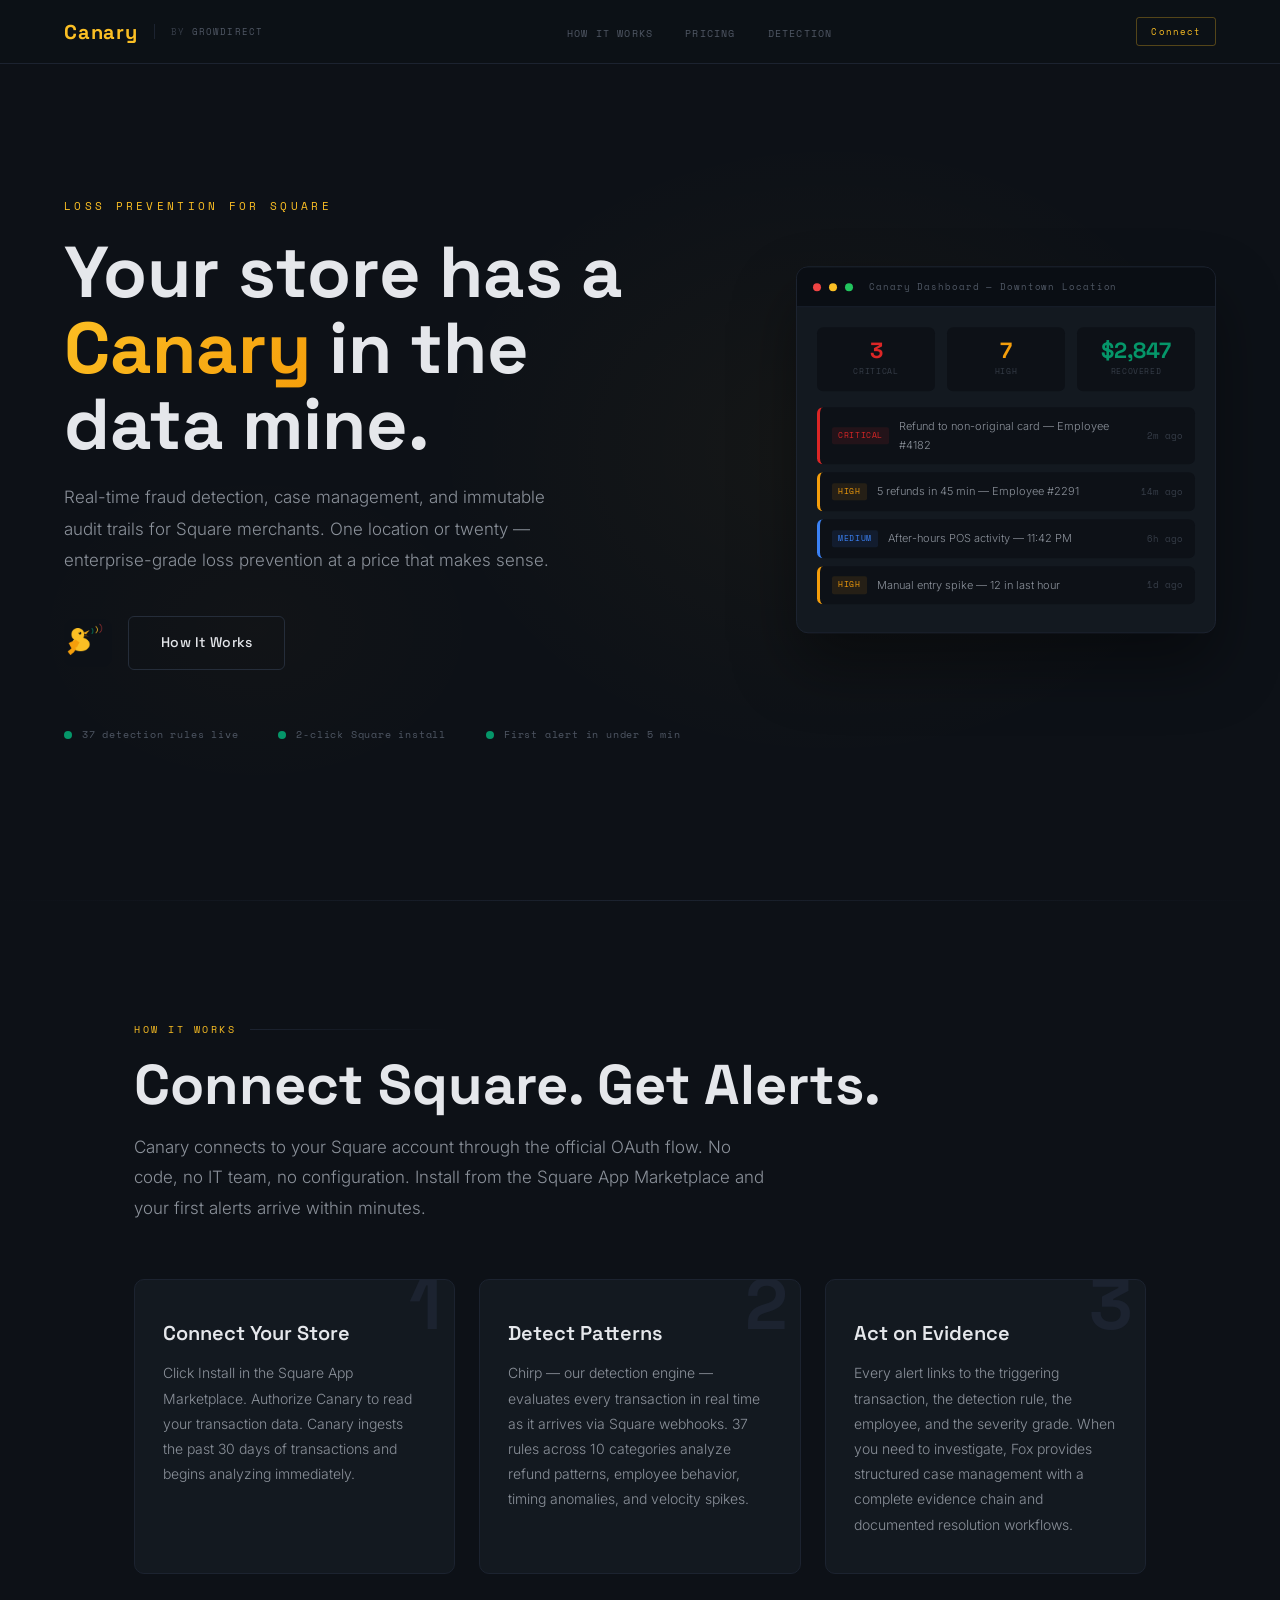
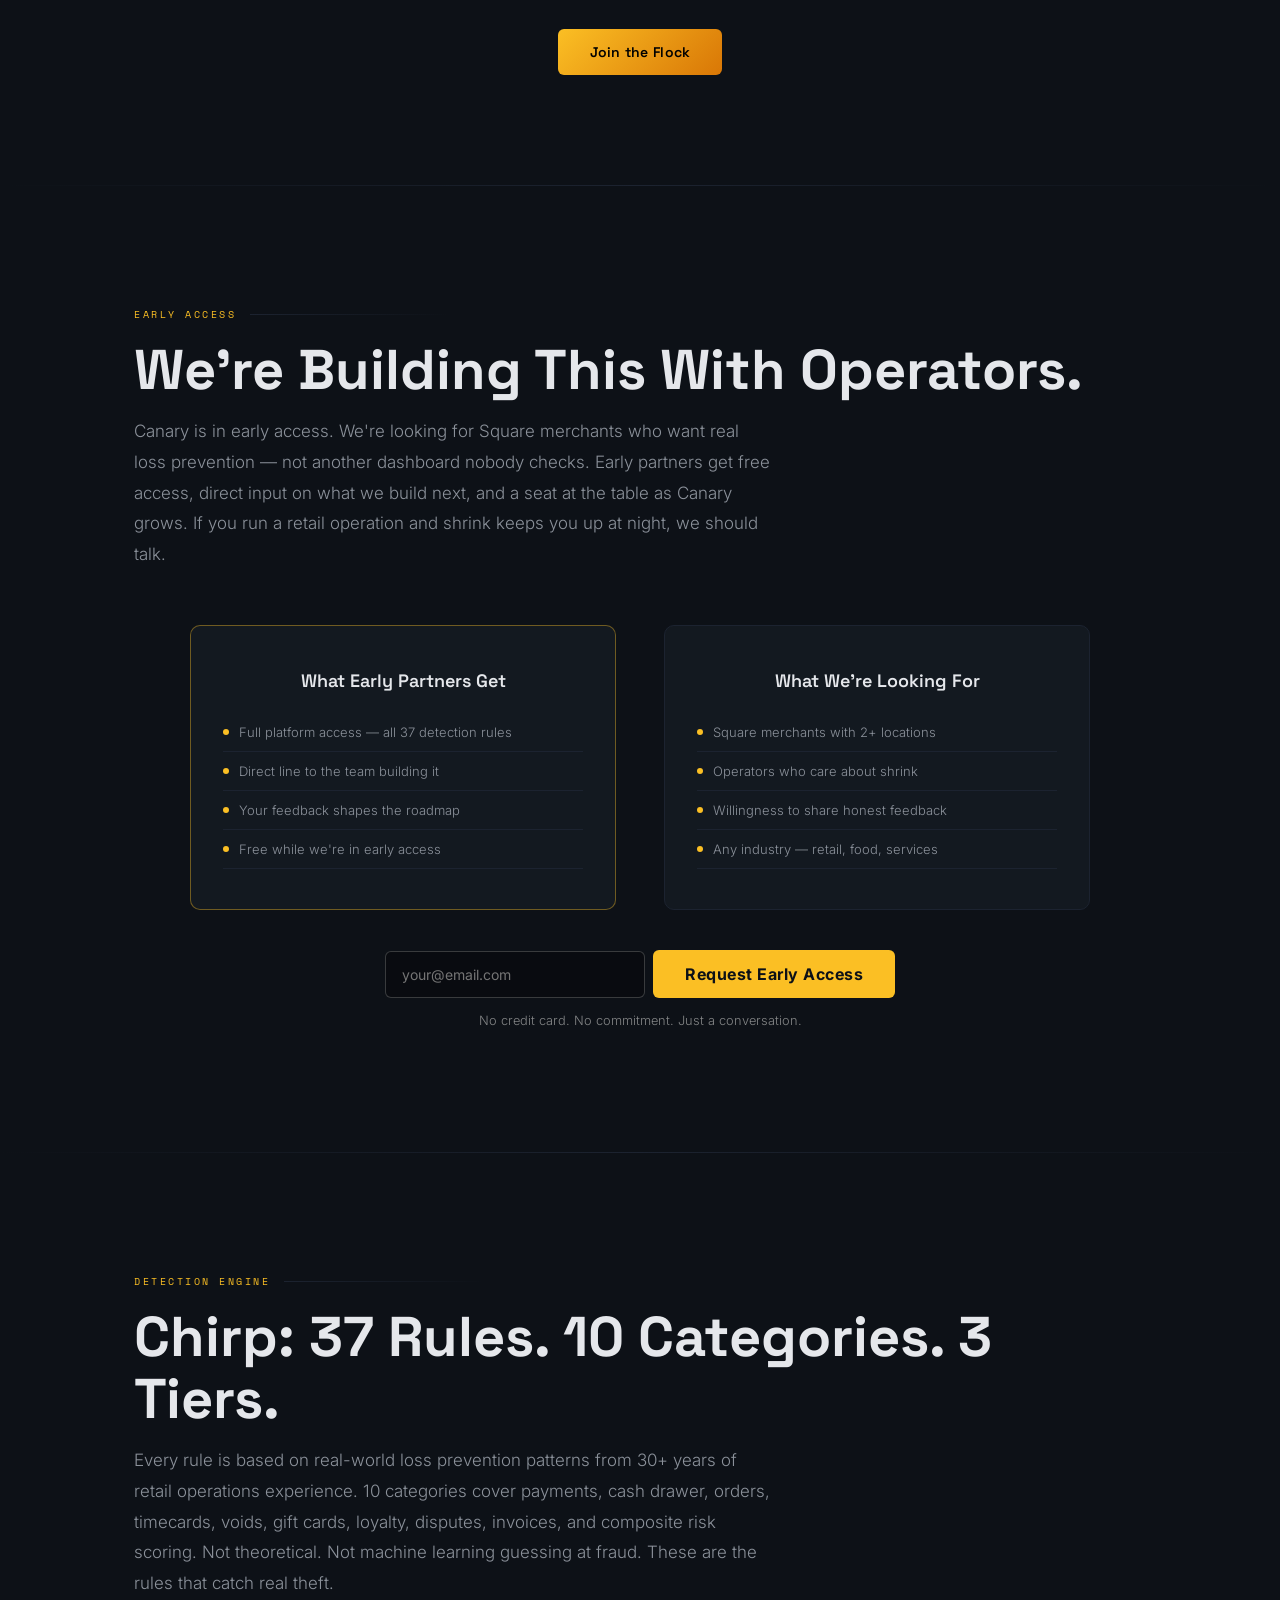
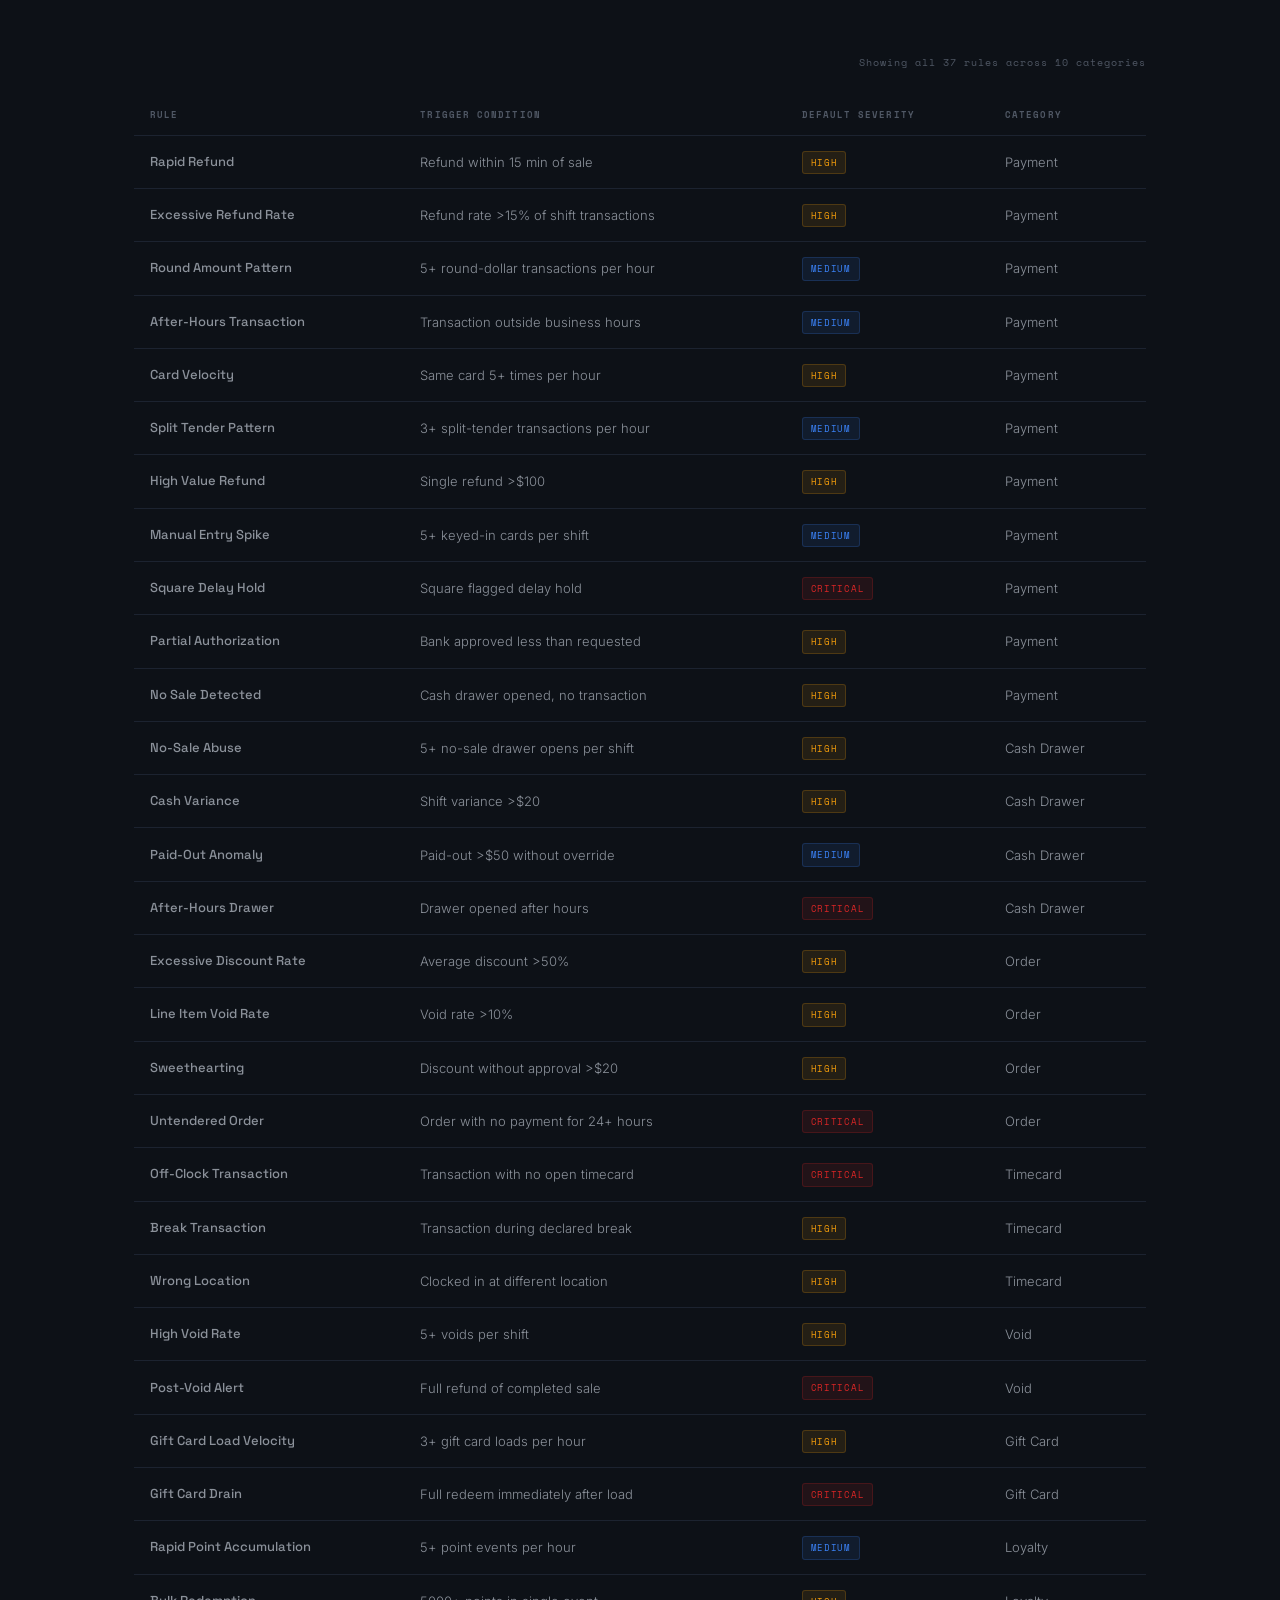
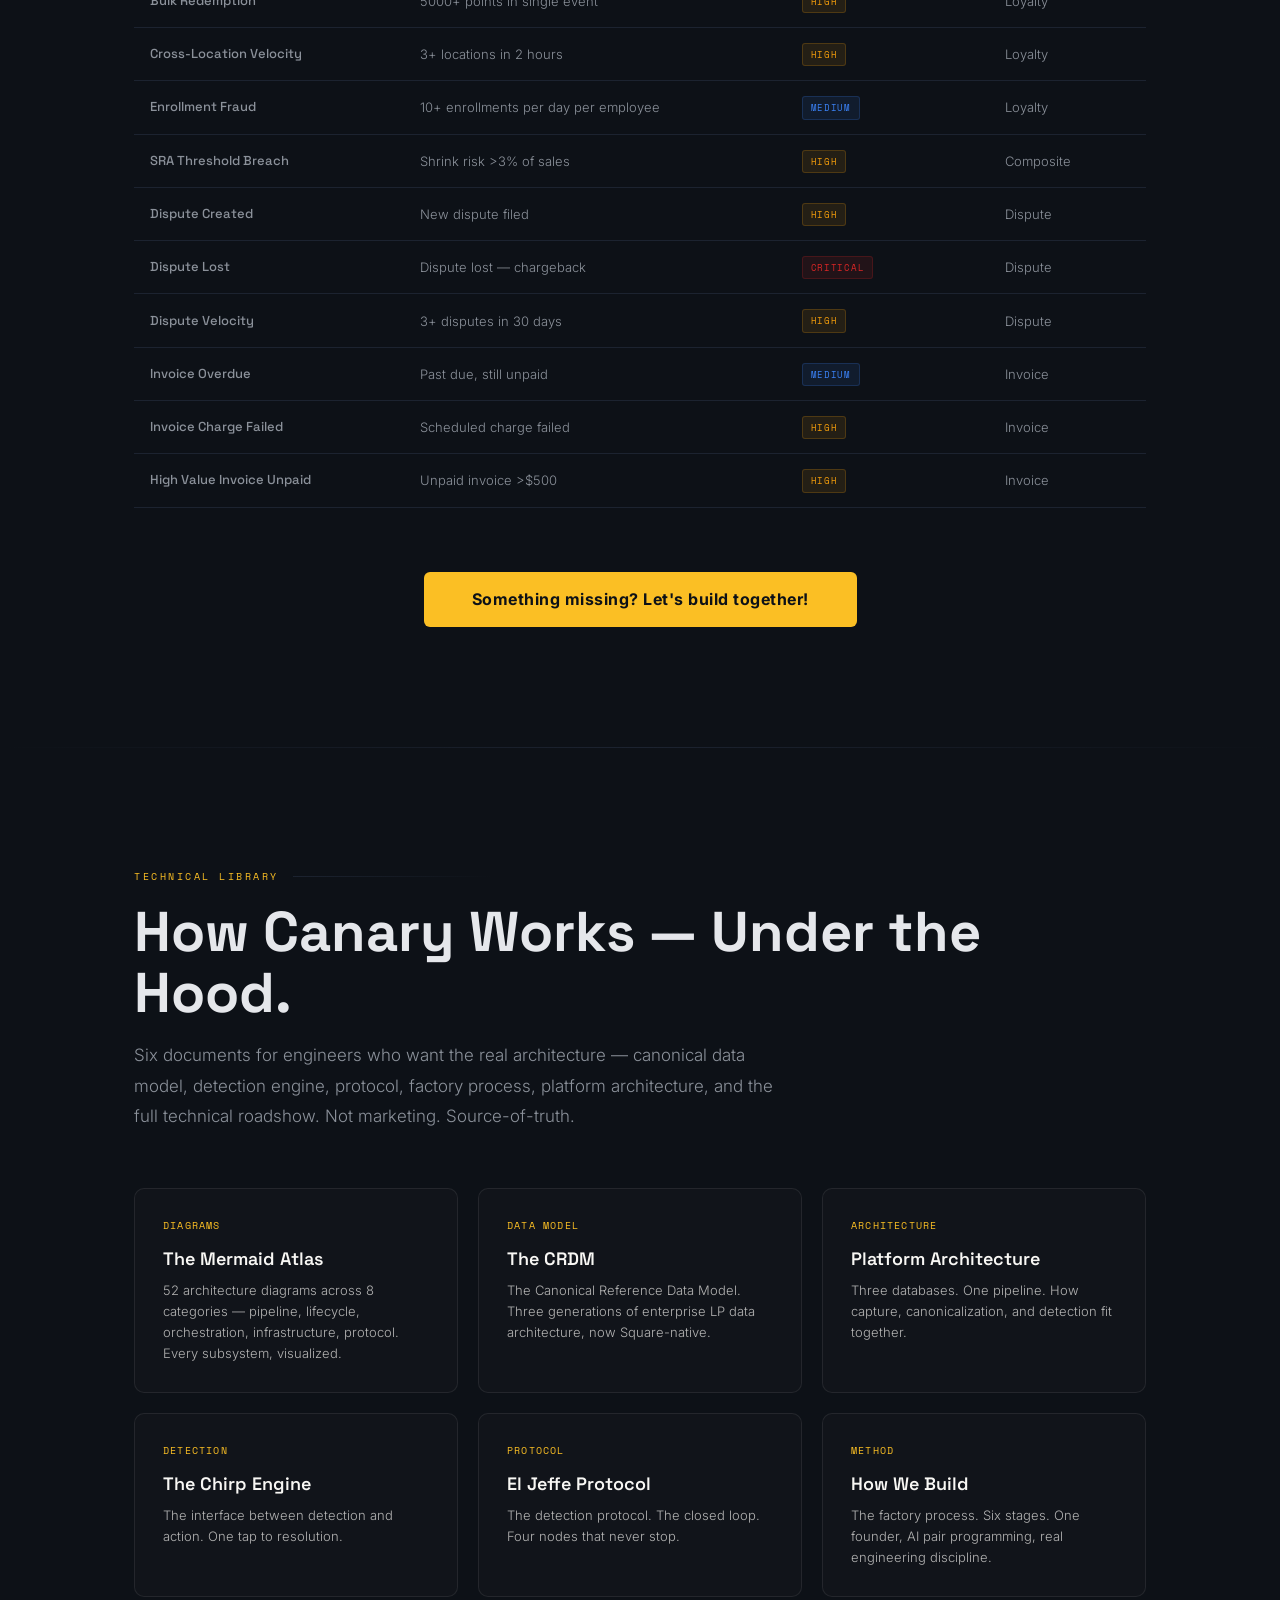
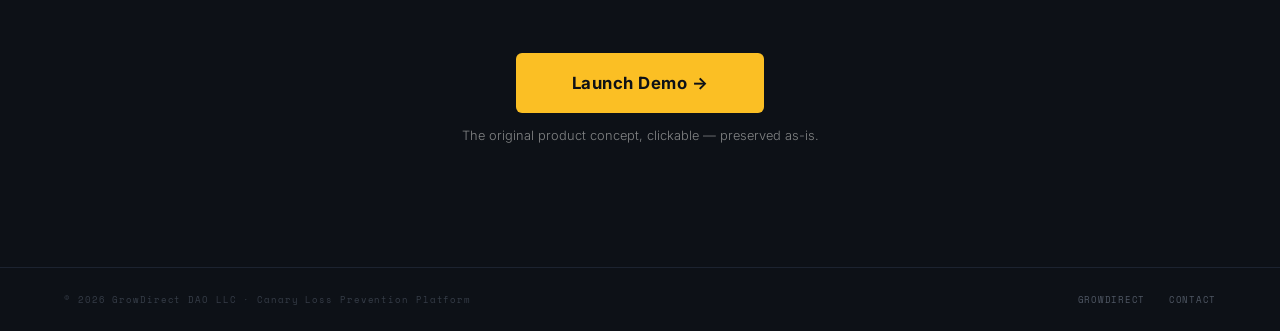
==== commit 1d8eee27: "feat(canary): library reorder + Launch Demo -> /prototype/ Atlas first, Prototype tile removed, Laun" ====
--- a/canary/index.html
+++ b/canary/index.html
@@ -1236,6 +1236,11 @@
   <div class="section-intro">Six documents for engineers who want the real architecture — canonical data model, detection engine, protocol, factory process, platform architecture, and the full technical roadshow. Not marketing. Source-of-truth.</div>
 
   <div style="display:grid;grid-template-columns:repeat(auto-fit,minmax(280px,1fr));gap:20px;max-width:1140px;margin:40px auto 0;">
+    <a href="https://canary.growdirect.io/atlas/" target="_blank" rel="noopener" style="background:#11141a;border:1px solid rgba(248,247,244,0.08);border-radius:10px;padding:28px;text-decoration:none;color:inherit;transition:border-color 0.2s;display:block;" onmouseover="this.style.borderColor='rgba(251,191,36,0.3)'" onmouseout="this.style.borderColor='rgba(248,247,244,0.08)'">
+      <div style="font-family:'Space Mono',monospace;font-size:10px;color:#FBBF24;letter-spacing:0.12em;text-transform:uppercase;margin-bottom:10px;">Diagrams</div>
+      <h3 style="font-family:'Space Grotesk',sans-serif;font-size:18px;font-weight:600;color:#F8F7F4;margin-bottom:6px;">The Mermaid Atlas</h3>
+      <p style="font-size:13px;color:rgba(248,247,244,0.7);line-height:1.6;">52 architecture diagrams across 8 categories — pipeline, lifecycle, orchestration, infrastructure, protocol. Every subsystem, visualized.</p>
+    </a>
     <a href="https://canary.growdirect.io/docs/The%20CRDM.html" target="_blank" rel="noopener" style="background:#11141a;border:1px solid rgba(248,247,244,0.08);border-radius:10px;padding:28px;text-decoration:none;color:inherit;transition:border-color 0.2s;display:block;" onmouseover="this.style.borderColor='rgba(251,191,36,0.3)'" onmouseout="this.style.borderColor='rgba(248,247,244,0.08)'">
       <div style="font-family:'Space Mono',monospace;font-size:10px;color:#FBBF24;letter-spacing:0.12em;text-transform:uppercase;margin-bottom:10px;">Data Model</div>
       <h3 style="font-family:'Space Grotesk',sans-serif;font-size:18px;font-weight:600;color:#F8F7F4;margin-bottom:6px;">The CRDM</h3>
@@ -1261,21 +1266,11 @@
       <h3 style="font-family:'Space Grotesk',sans-serif;font-size:18px;font-weight:600;color:#F8F7F4;margin-bottom:6px;">How We Build</h3>
       <p style="font-size:13px;color:rgba(248,247,244,0.7);line-height:1.6;">The factory process. Six stages. One founder, AI pair programming, real engineering discipline.</p>
     </a>
-    <a href="https://canary.growdirect.io/atlas/" target="_blank" rel="noopener" style="background:#11141a;border:1px solid rgba(248,247,244,0.08);border-radius:10px;padding:28px;text-decoration:none;color:inherit;transition:border-color 0.2s;display:block;" onmouseover="this.style.borderColor='rgba(251,191,36,0.3)'" onmouseout="this.style.borderColor='rgba(248,247,244,0.08)'">
-      <div style="font-family:'Space Mono',monospace;font-size:10px;color:#FBBF24;letter-spacing:0.12em;text-transform:uppercase;margin-bottom:10px;">Diagrams</div>
-      <h3 style="font-family:'Space Grotesk',sans-serif;font-size:18px;font-weight:600;color:#F8F7F4;margin-bottom:6px;">The Mermaid Atlas</h3>
-      <p style="font-size:13px;color:rgba(248,247,244,0.7);line-height:1.6;">52 architecture diagrams across 8 categories — pipeline, lifecycle, orchestration, infrastructure, protocol. Every subsystem, visualized.</p>
-    </a>
-    <a href="https://canary.growdirect.io/prototype/" target="_blank" rel="noopener" style="background:#11141a;border:1px solid rgba(248,247,244,0.08);border-radius:10px;padding:28px;text-decoration:none;color:inherit;transition:border-color 0.2s;display:block;" onmouseover="this.style.borderColor='rgba(251,191,36,0.3)'" onmouseout="this.style.borderColor='rgba(248,247,244,0.08)'">
-      <div style="font-family:'Space Mono',monospace;font-size:10px;color:#FBBF24;letter-spacing:0.12em;text-transform:uppercase;margin-bottom:10px;">Origin Artifact</div>
-      <h3 style="font-family:'Space Grotesk',sans-serif;font-size:18px;font-weight:600;color:#F8F7F4;margin-bottom:6px;">The Prototype</h3>
-      <p style="font-size:13px;color:rgba(248,247,244,0.7);line-height:1.6;">Where we started — the original product concept, preserved as-is. Shows the design intent that drove the build.</p>
-    </a>
   </div>
 
   <div style="text-align:center;margin-top:56px;">
-    <a href="https://dev.growdirect.app" target="_blank" rel="noopener" style="display:inline-block;padding:16px 56px;background:#FBBF24;color:#0D1117;border:none;border-radius:6px;font-weight:700;font-size:1.05rem;cursor:pointer;letter-spacing:0.5px;text-decoration:none;">Launch Demo →</a>
-    <div style="margin-top:12px;font-size:0.8rem;color:rgba(248,247,244,0.5);">Live sandbox on dev.growdirect.app · Square sandbox data</div>
+    <a href="https://canary.growdirect.io/prototype/" target="_blank" rel="noopener" style="display:inline-block;padding:16px 56px;background:#FBBF24;color:#0D1117;border:none;border-radius:6px;font-weight:700;font-size:1.05rem;cursor:pointer;letter-spacing:0.5px;text-decoration:none;">Launch Demo →</a>
+    <div style="margin-top:12px;font-size:0.8rem;color:rgba(248,247,244,0.5);">The original product concept, clickable — preserved as-is.</div>
   </div>
 </div>
 
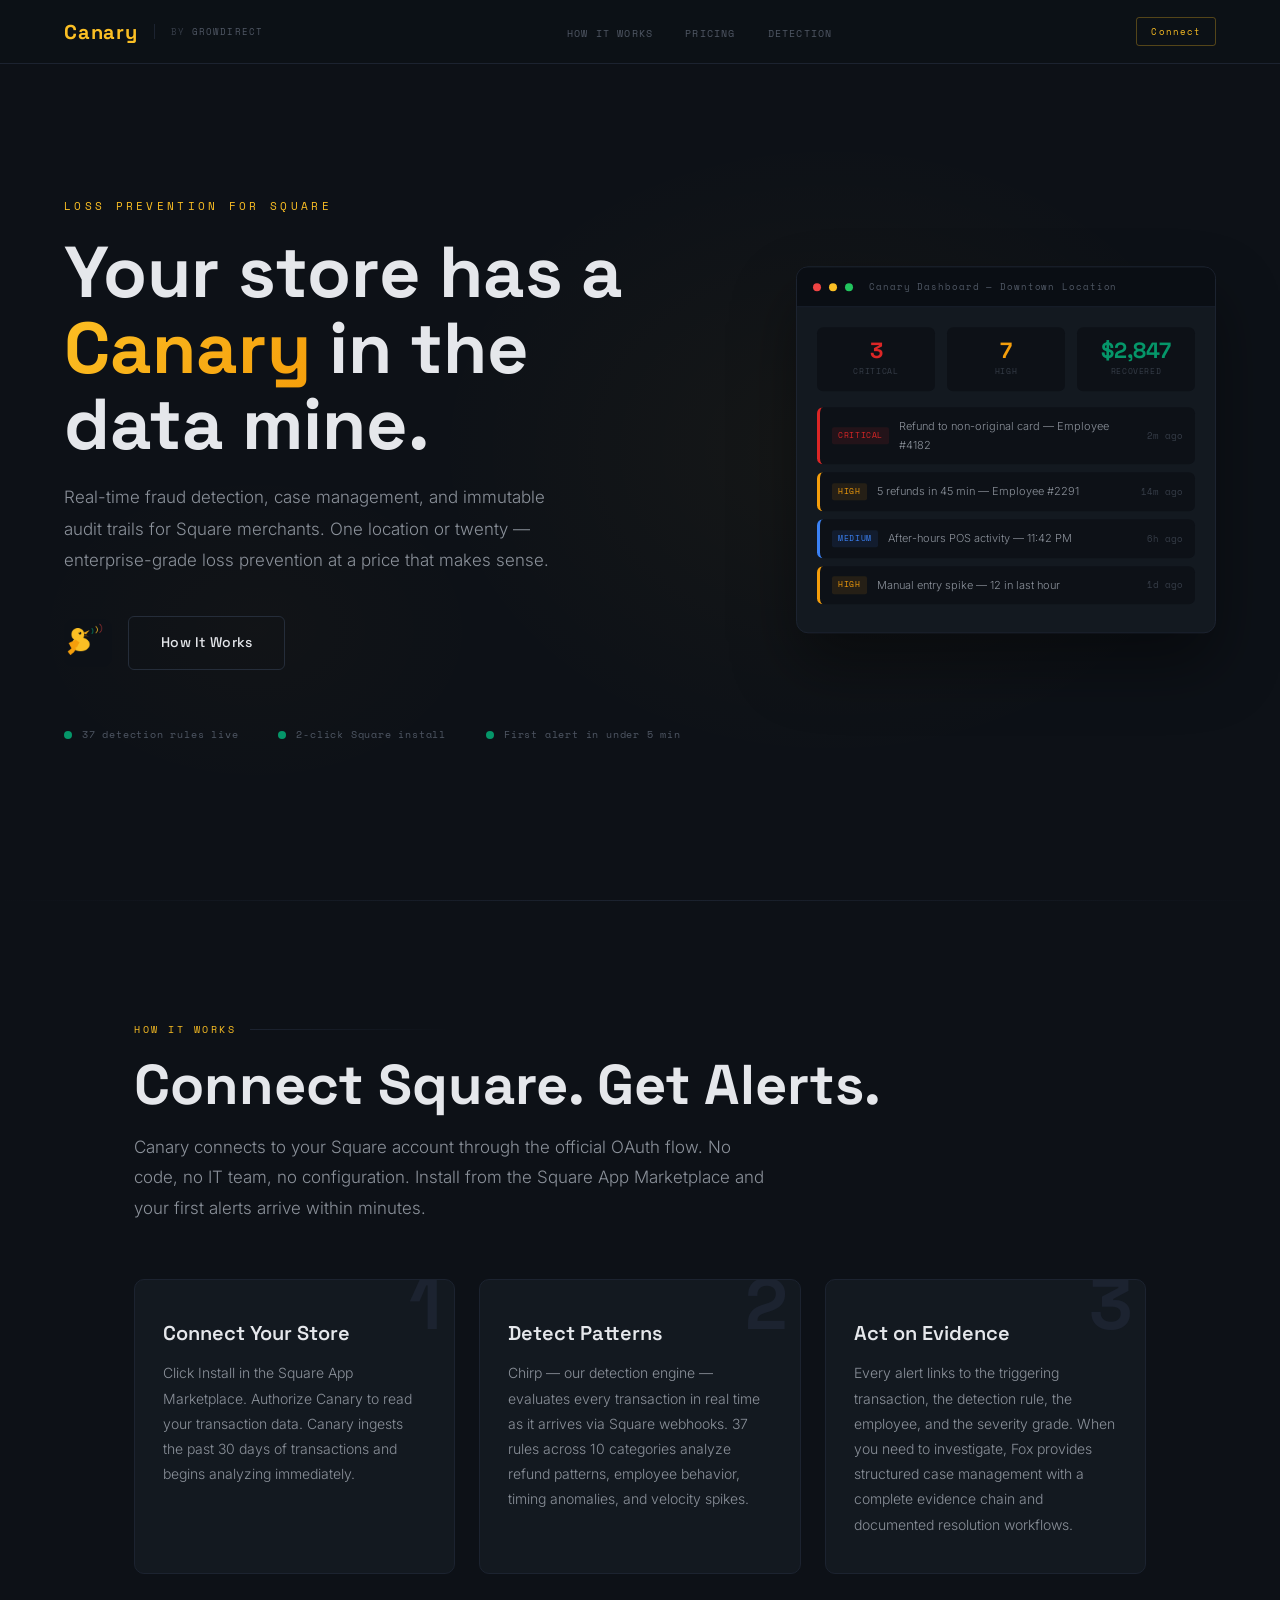
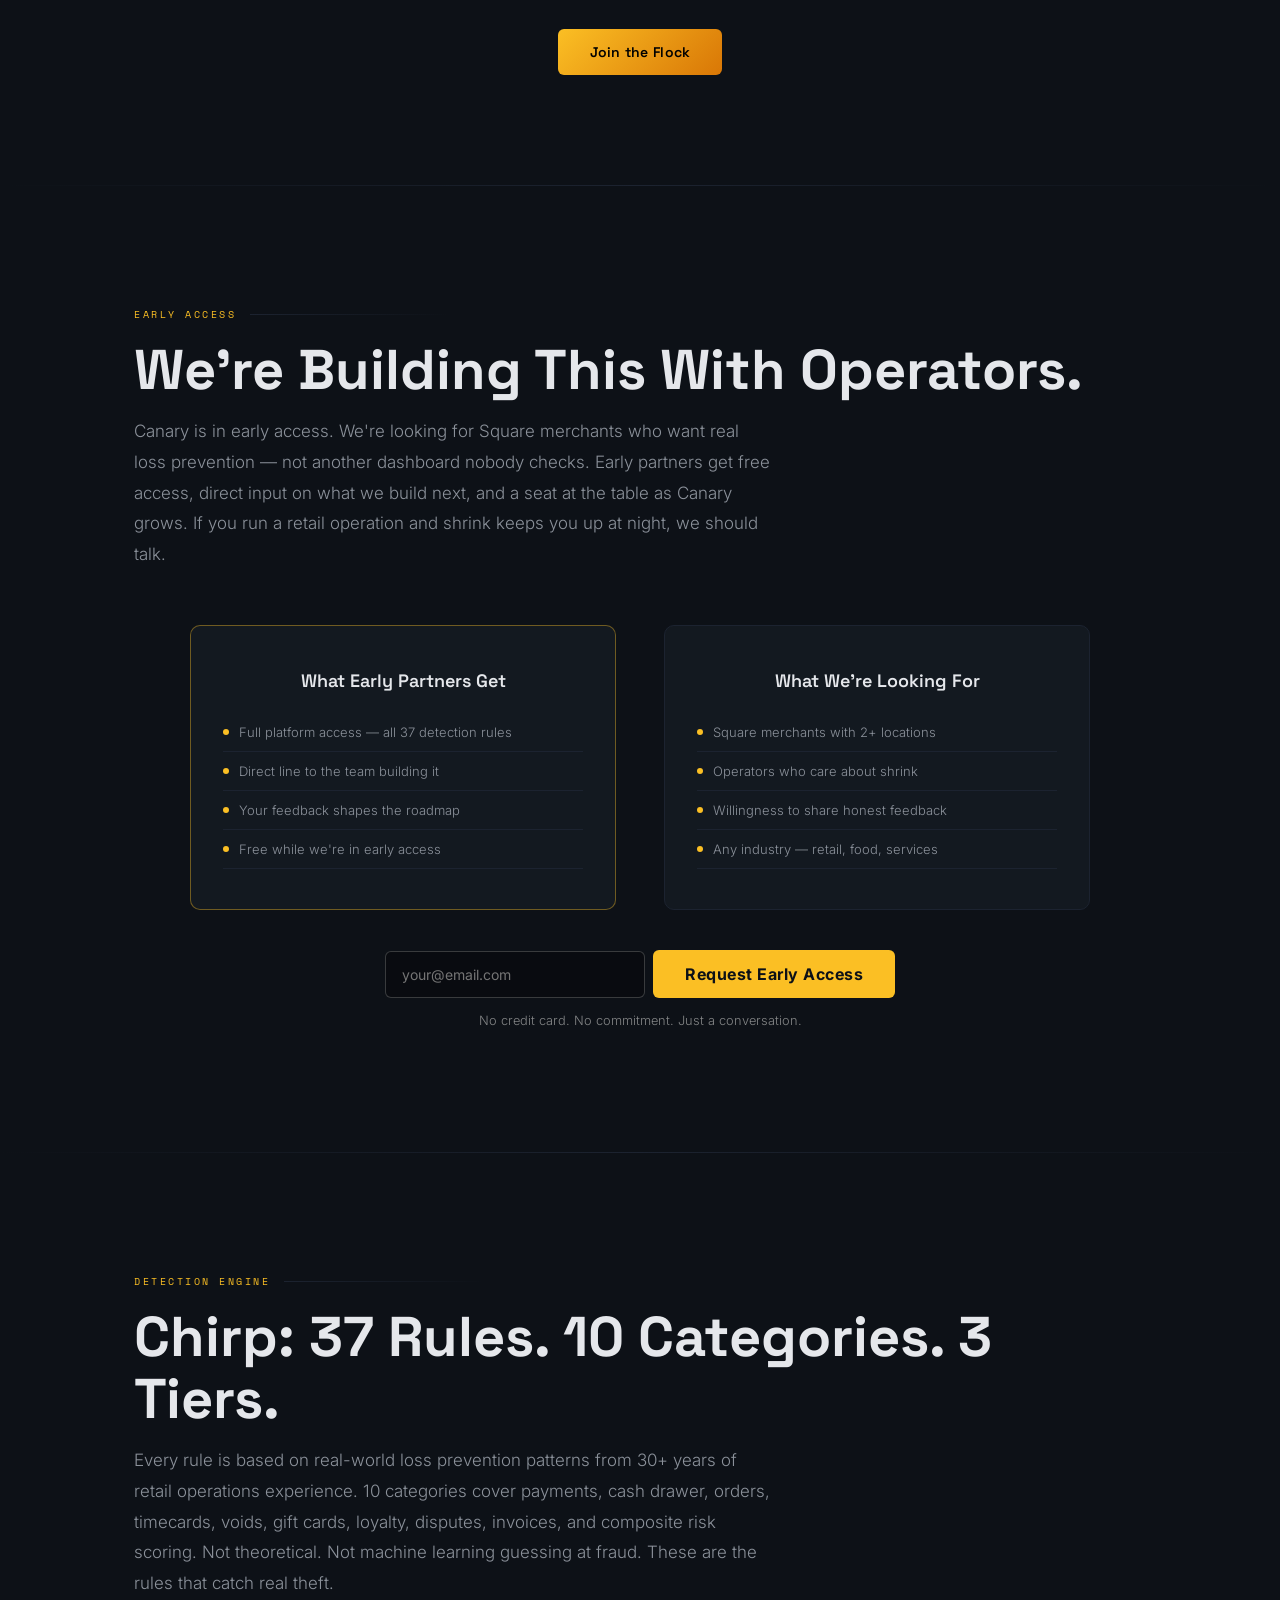
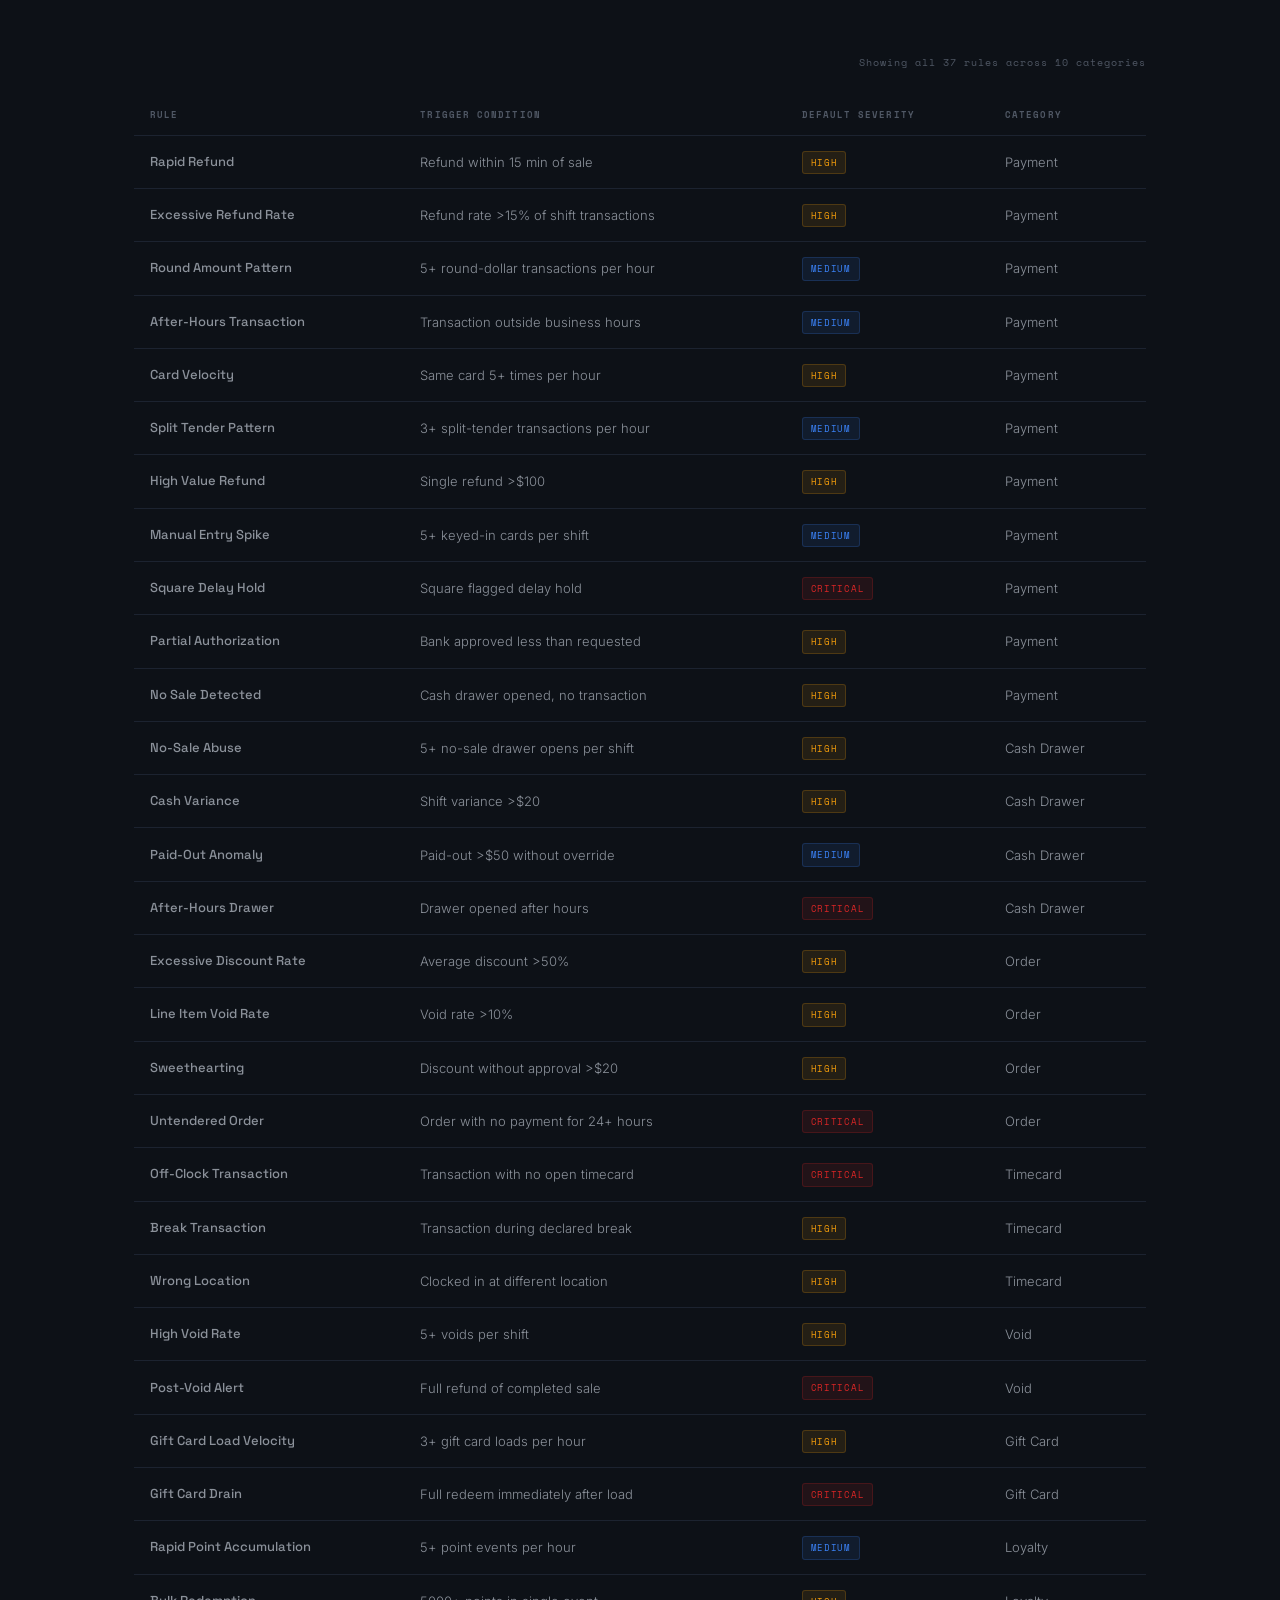
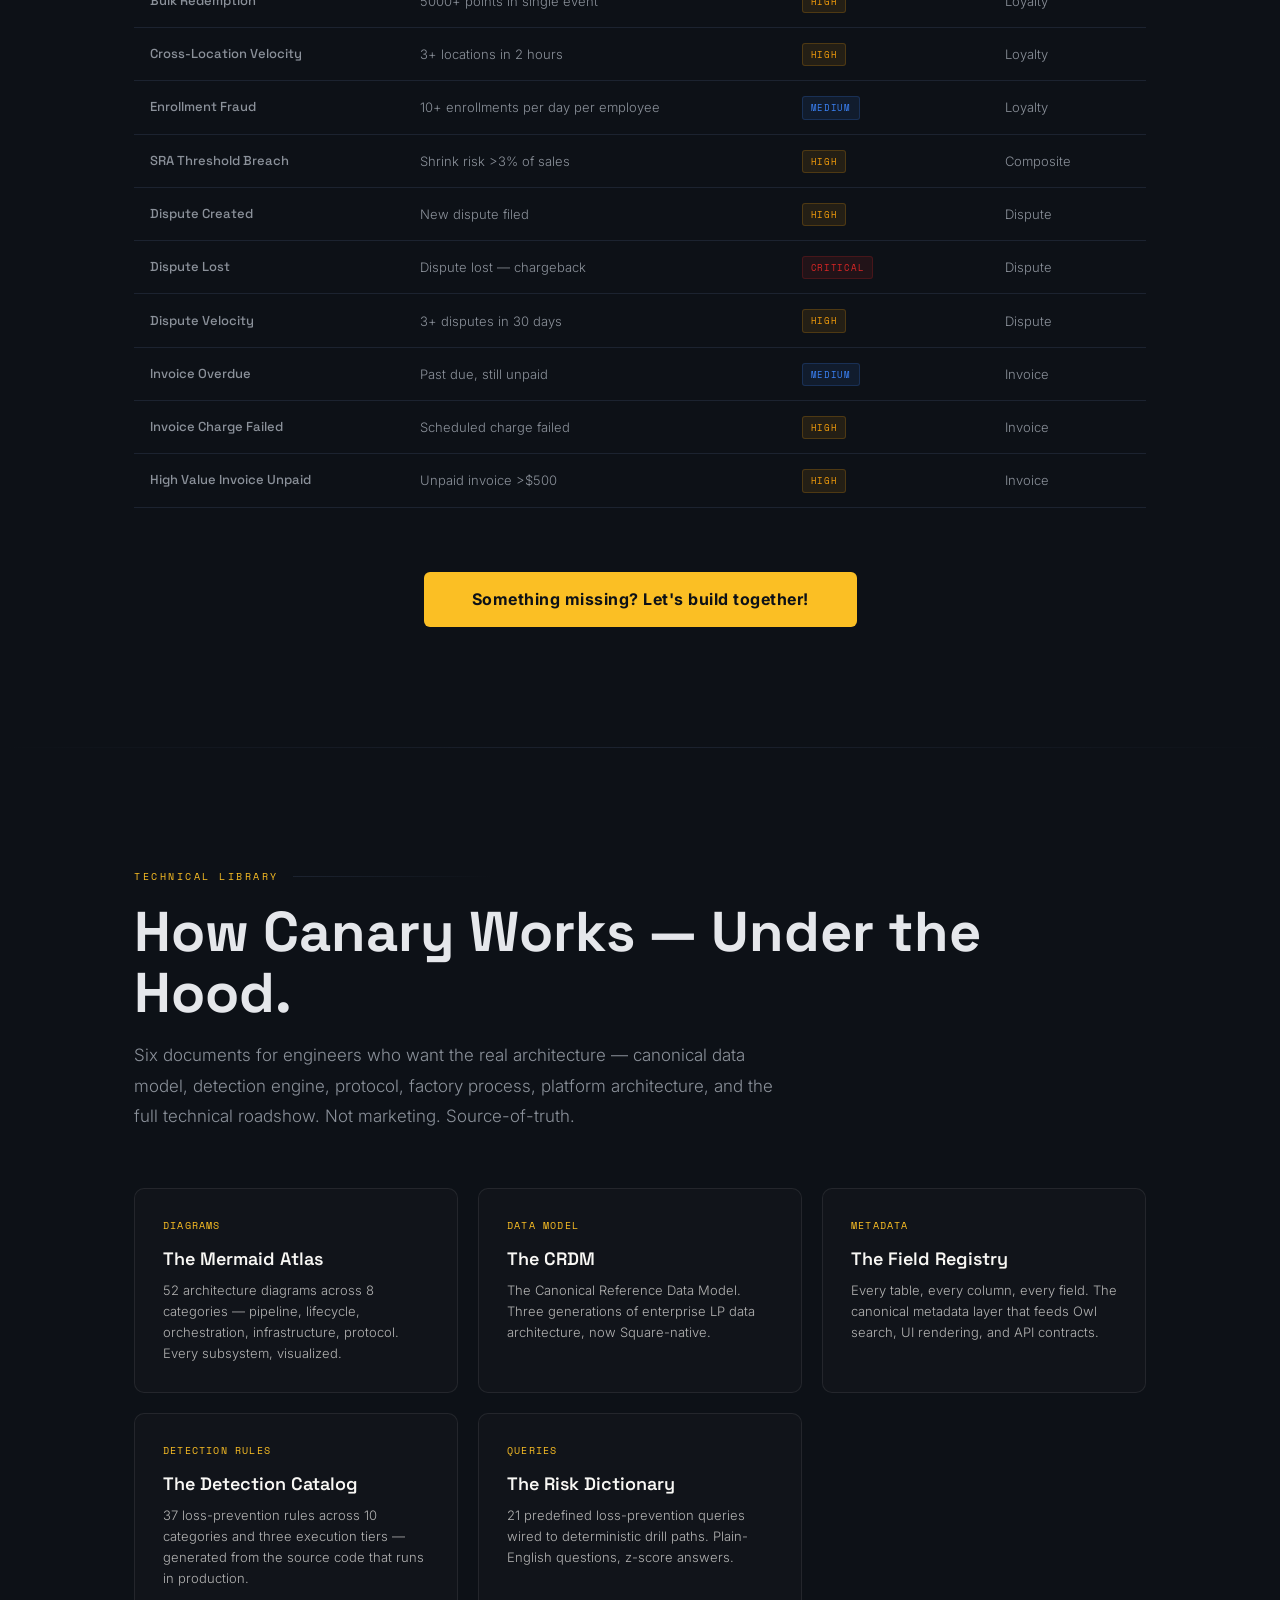
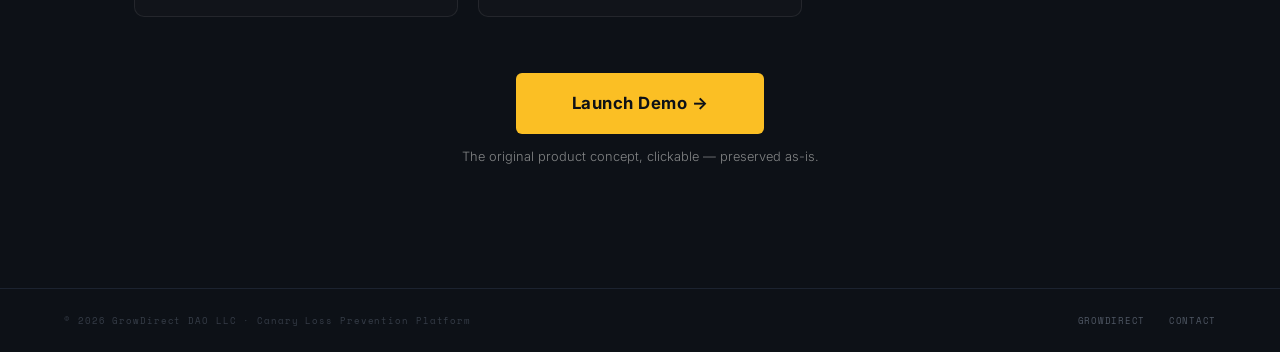
==== commit a6e992c2: "feat(canary): Tech Library v2 tiles — Field Registry, Detection Catalog, Risk Dictionary Replace Chi" ====
--- a/canary/index.html
+++ b/canary/index.html
@@ -1246,25 +1246,20 @@
       <h3 style="font-family:'Space Grotesk',sans-serif;font-size:18px;font-weight:600;color:#F8F7F4;margin-bottom:6px;">The CRDM</h3>
       <p style="font-size:13px;color:rgba(248,247,244,0.7);line-height:1.6;">The Canonical Reference Data Model. Three generations of enterprise LP data architecture, now Square-native.</p>
     </a>
-    <a href="https://canary.growdirect.io/docs/Platform%20Architecture.html" target="_blank" rel="noopener" style="background:#11141a;border:1px solid rgba(248,247,244,0.08);border-radius:10px;padding:28px;text-decoration:none;color:inherit;transition:border-color 0.2s;display:block;" onmouseover="this.style.borderColor='rgba(251,191,36,0.3)'" onmouseout="this.style.borderColor='rgba(248,247,244,0.08)'">
-      <div style="font-family:'Space Mono',monospace;font-size:10px;color:#FBBF24;letter-spacing:0.12em;text-transform:uppercase;margin-bottom:10px;">Architecture</div>
-      <h3 style="font-family:'Space Grotesk',sans-serif;font-size:18px;font-weight:600;color:#F8F7F4;margin-bottom:6px;">Platform Architecture</h3>
-      <p style="font-size:13px;color:rgba(248,247,244,0.7);line-height:1.6;">Three databases. One pipeline. How capture, canonicalization, and detection fit together.</p>
+    <a href="https://canary.growdirect.io/docs/The%20Field%20Registry.html" target="_blank" rel="noopener" style="background:#11141a;border:1px solid rgba(248,247,244,0.08);border-radius:10px;padding:28px;text-decoration:none;color:inherit;transition:border-color 0.2s;display:block;" onmouseover="this.style.borderColor='rgba(251,191,36,0.3)'" onmouseout="this.style.borderColor='rgba(248,247,244,0.08)'">
+      <div style="font-family:'Space Mono',monospace;font-size:10px;color:#FBBF24;letter-spacing:0.12em;text-transform:uppercase;margin-bottom:10px;">Metadata</div>
+      <h3 style="font-family:'Space Grotesk',sans-serif;font-size:18px;font-weight:600;color:#F8F7F4;margin-bottom:6px;">The Field Registry</h3>
+      <p style="font-size:13px;color:rgba(248,247,244,0.7);line-height:1.6;">Every table, every column, every field. The canonical metadata layer that feeds Owl search, UI rendering, and API contracts.</p>
     </a>
-    <a href="https://canary.growdirect.io/docs/The%20Chirp%20Engine.html" target="_blank" rel="noopener" style="background:#11141a;border:1px solid rgba(248,247,244,0.08);border-radius:10px;padding:28px;text-decoration:none;color:inherit;transition:border-color 0.2s;display:block;" onmouseover="this.style.borderColor='rgba(251,191,36,0.3)'" onmouseout="this.style.borderColor='rgba(248,247,244,0.08)'">
-      <div style="font-family:'Space Mono',monospace;font-size:10px;color:#FBBF24;letter-spacing:0.12em;text-transform:uppercase;margin-bottom:10px;">Detection</div>
-      <h3 style="font-family:'Space Grotesk',sans-serif;font-size:18px;font-weight:600;color:#F8F7F4;margin-bottom:6px;">The Chirp Engine</h3>
-      <p style="font-size:13px;color:rgba(248,247,244,0.7);line-height:1.6;">The interface between detection and action. One tap to resolution.</p>
+    <a href="https://canary.growdirect.io/docs/The%20Detection%20Catalog.html" target="_blank" rel="noopener" style="background:#11141a;border:1px solid rgba(248,247,244,0.08);border-radius:10px;padding:28px;text-decoration:none;color:inherit;transition:border-color 0.2s;display:block;" onmouseover="this.style.borderColor='rgba(251,191,36,0.3)'" onmouseout="this.style.borderColor='rgba(248,247,244,0.08)'">
+      <div style="font-family:'Space Mono',monospace;font-size:10px;color:#FBBF24;letter-spacing:0.12em;text-transform:uppercase;margin-bottom:10px;">Detection Rules</div>
+      <h3 style="font-family:'Space Grotesk',sans-serif;font-size:18px;font-weight:600;color:#F8F7F4;margin-bottom:6px;">The Detection Catalog</h3>
+      <p style="font-size:13px;color:rgba(248,247,244,0.7);line-height:1.6;">37 loss-prevention rules across 10 categories and three execution tiers — generated from the source code that runs in production.</p>
     </a>
-    <a href="https://canary.growdirect.io/docs/El%20Jeffe%20Protocol.html" target="_blank" rel="noopener" style="background:#11141a;border:1px solid rgba(248,247,244,0.08);border-radius:10px;padding:28px;text-decoration:none;color:inherit;transition:border-color 0.2s;display:block;" onmouseover="this.style.borderColor='rgba(251,191,36,0.3)'" onmouseout="this.style.borderColor='rgba(248,247,244,0.08)'">
-      <div style="font-family:'Space Mono',monospace;font-size:10px;color:#FBBF24;letter-spacing:0.12em;text-transform:uppercase;margin-bottom:10px;">Protocol</div>
-      <h3 style="font-family:'Space Grotesk',sans-serif;font-size:18px;font-weight:600;color:#F8F7F4;margin-bottom:6px;">El Jeffe Protocol</h3>
-      <p style="font-size:13px;color:rgba(248,247,244,0.7);line-height:1.6;">The detection protocol. The closed loop. Four nodes that never stop.</p>
-    </a>
-    <a href="https://canary.growdirect.io/docs/How%20We%20Build.html" target="_blank" rel="noopener" style="background:#11141a;border:1px solid rgba(248,247,244,0.08);border-radius:10px;padding:28px;text-decoration:none;color:inherit;transition:border-color 0.2s;display:block;" onmouseover="this.style.borderColor='rgba(251,191,36,0.3)'" onmouseout="this.style.borderColor='rgba(248,247,244,0.08)'">
-      <div style="font-family:'Space Mono',monospace;font-size:10px;color:#FBBF24;letter-spacing:0.12em;text-transform:uppercase;margin-bottom:10px;">Method</div>
-      <h3 style="font-family:'Space Grotesk',sans-serif;font-size:18px;font-weight:600;color:#F8F7F4;margin-bottom:6px;">How We Build</h3>
-      <p style="font-size:13px;color:rgba(248,247,244,0.7);line-height:1.6;">The factory process. Six stages. One founder, AI pair programming, real engineering discipline.</p>
+    <a href="https://canary.growdirect.io/docs/The%20Risk%20Dictionary.html" target="_blank" rel="noopener" style="background:#11141a;border:1px solid rgba(248,247,244,0.08);border-radius:10px;padding:28px;text-decoration:none;color:inherit;transition:border-color 0.2s;display:block;" onmouseover="this.style.borderColor='rgba(251,191,36,0.3)'" onmouseout="this.style.borderColor='rgba(248,247,244,0.08)'">
+      <div style="font-family:'Space Mono',monospace;font-size:10px;color:#FBBF24;letter-spacing:0.12em;text-transform:uppercase;margin-bottom:10px;">Queries</div>
+      <h3 style="font-family:'Space Grotesk',sans-serif;font-size:18px;font-weight:600;color:#F8F7F4;margin-bottom:6px;">The Risk Dictionary</h3>
+      <p style="font-size:13px;color:rgba(248,247,244,0.7);line-height:1.6;">21 predefined loss-prevention queries wired to deterministic drill paths. Plain-English questions, z-score answers.</p>
     </a>
   </div>
 
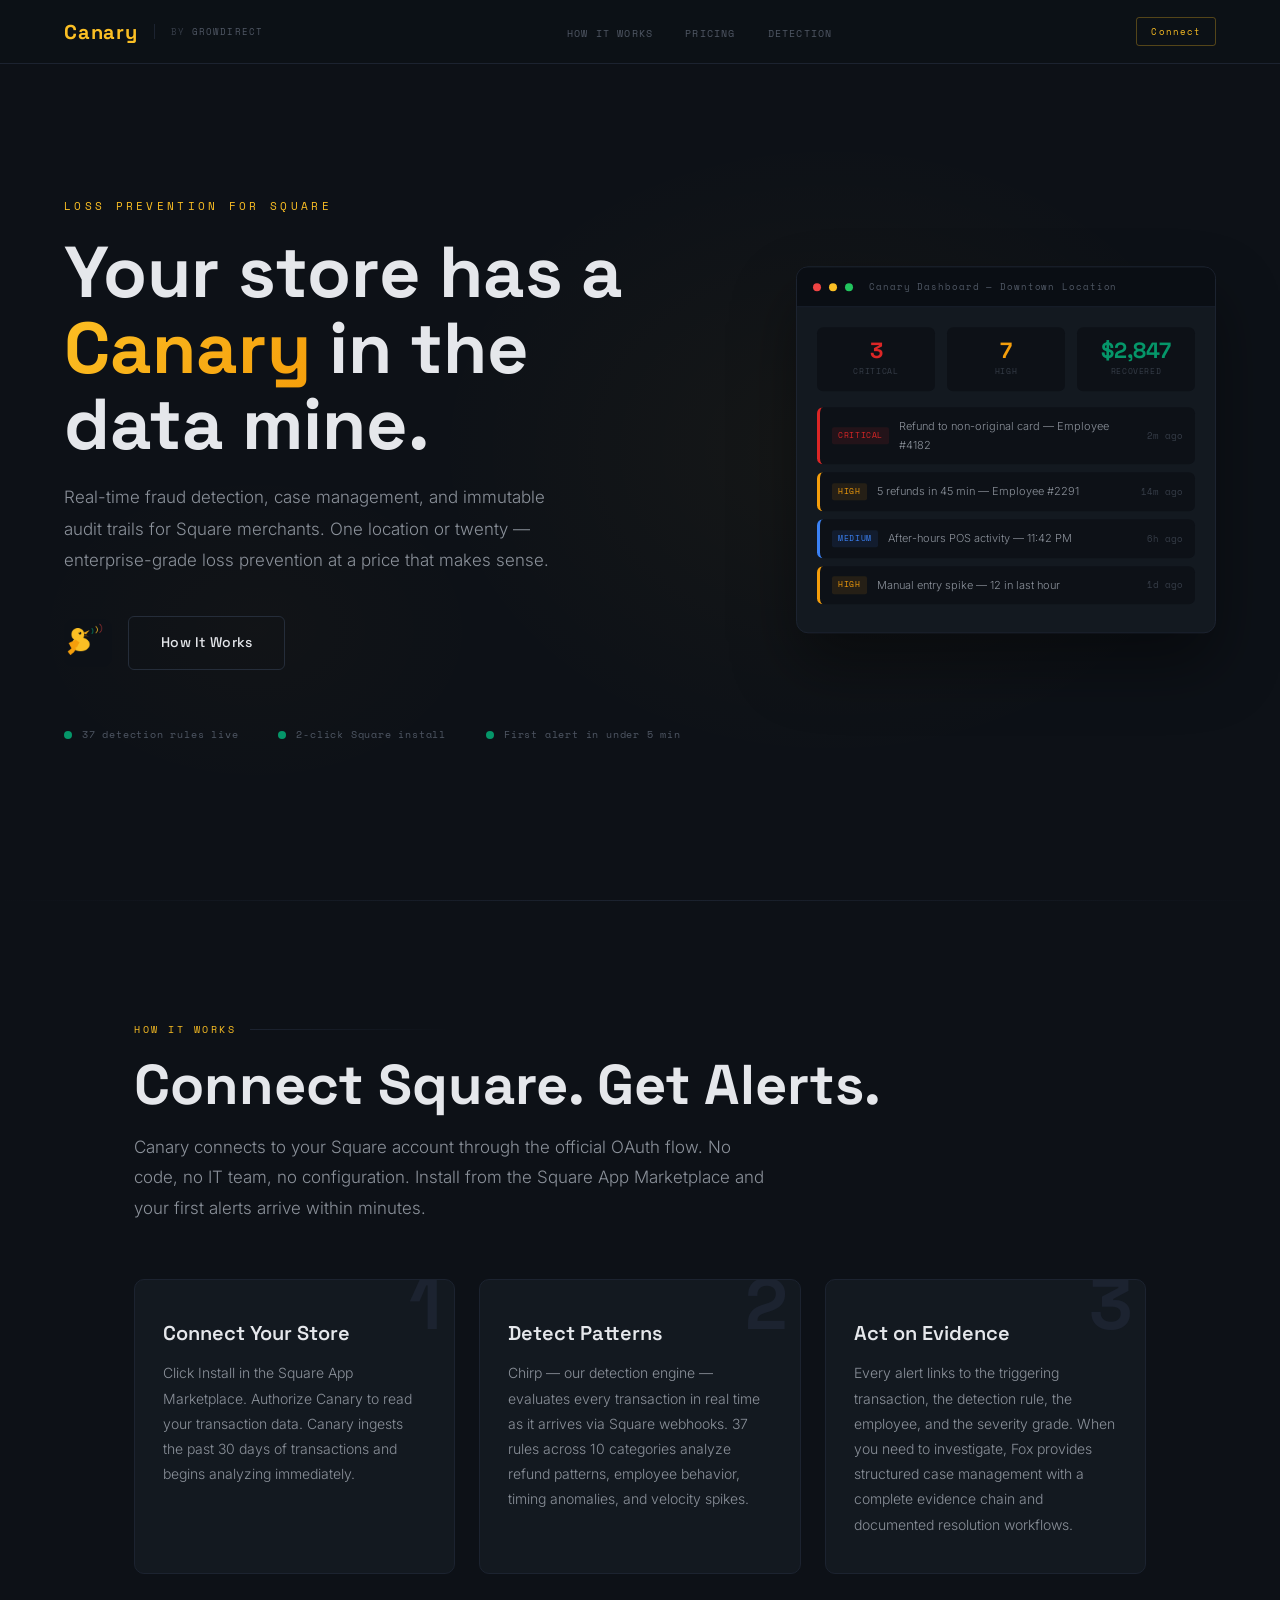
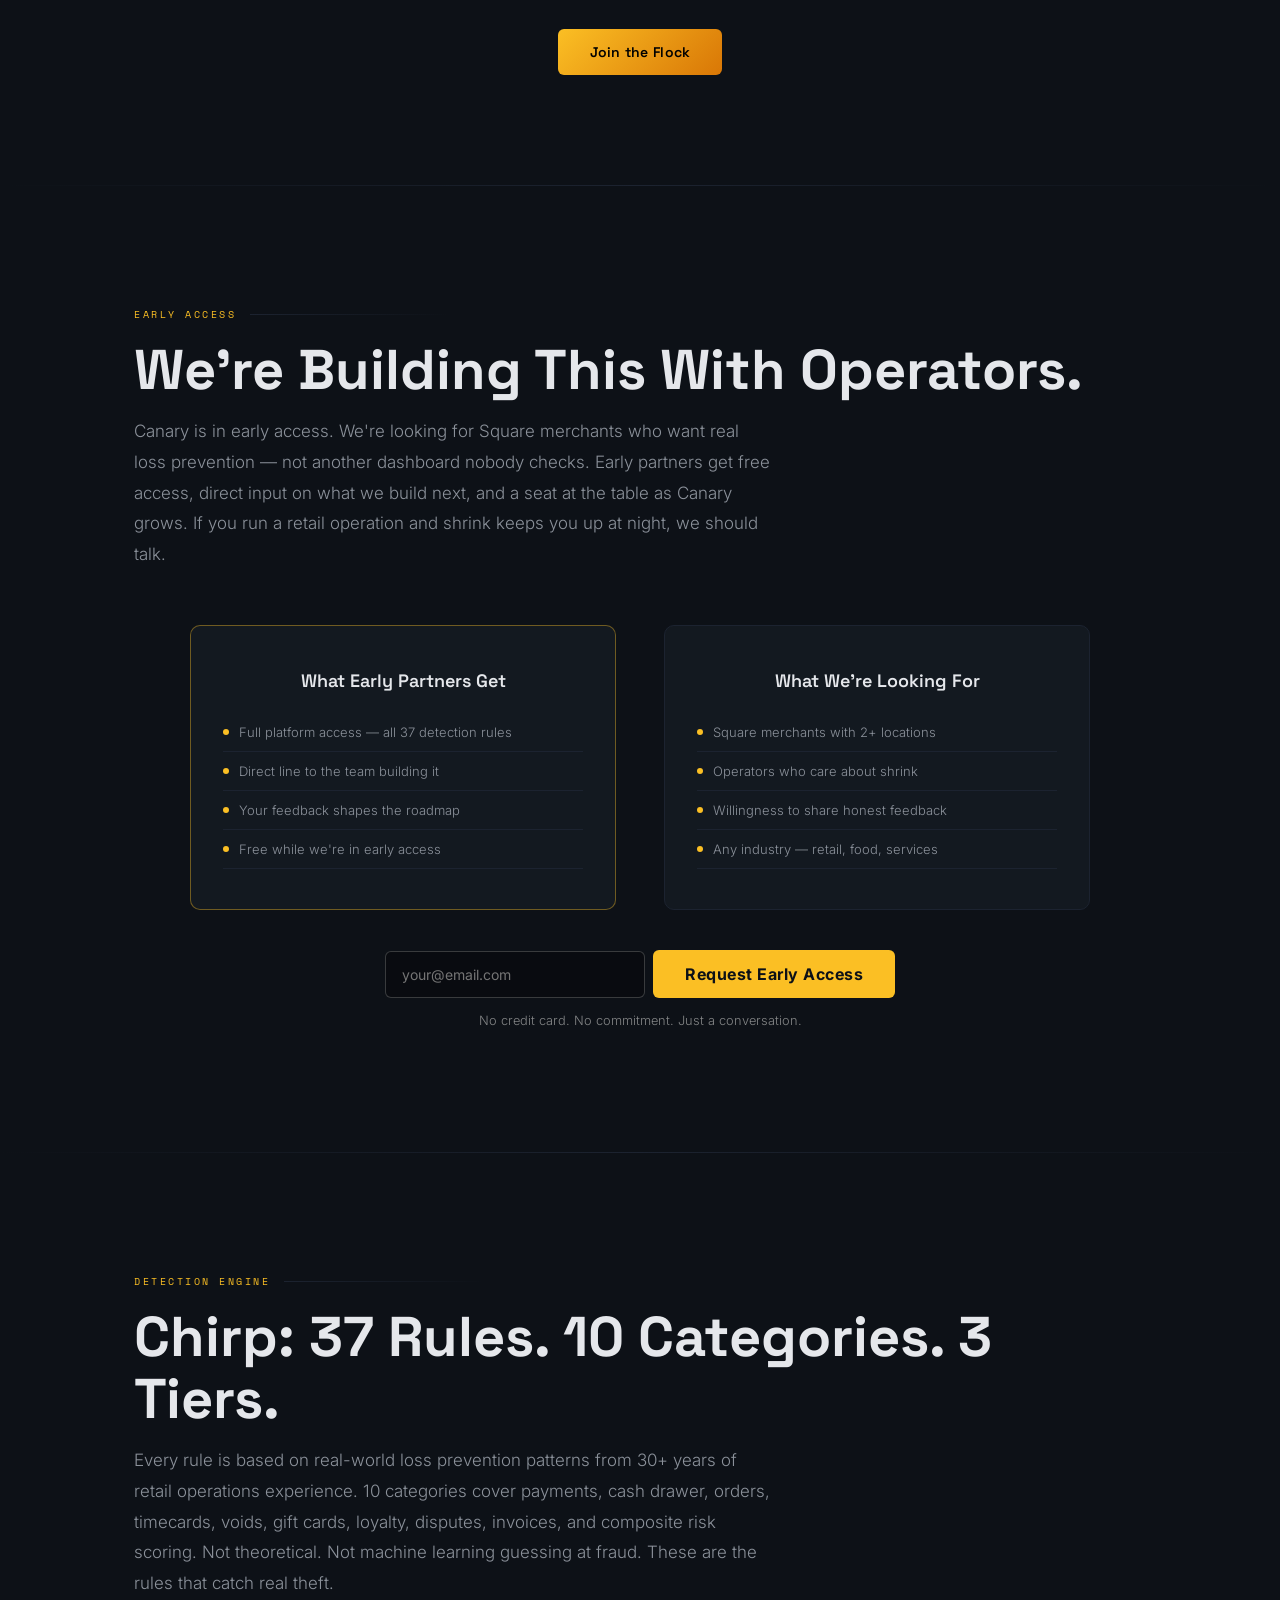
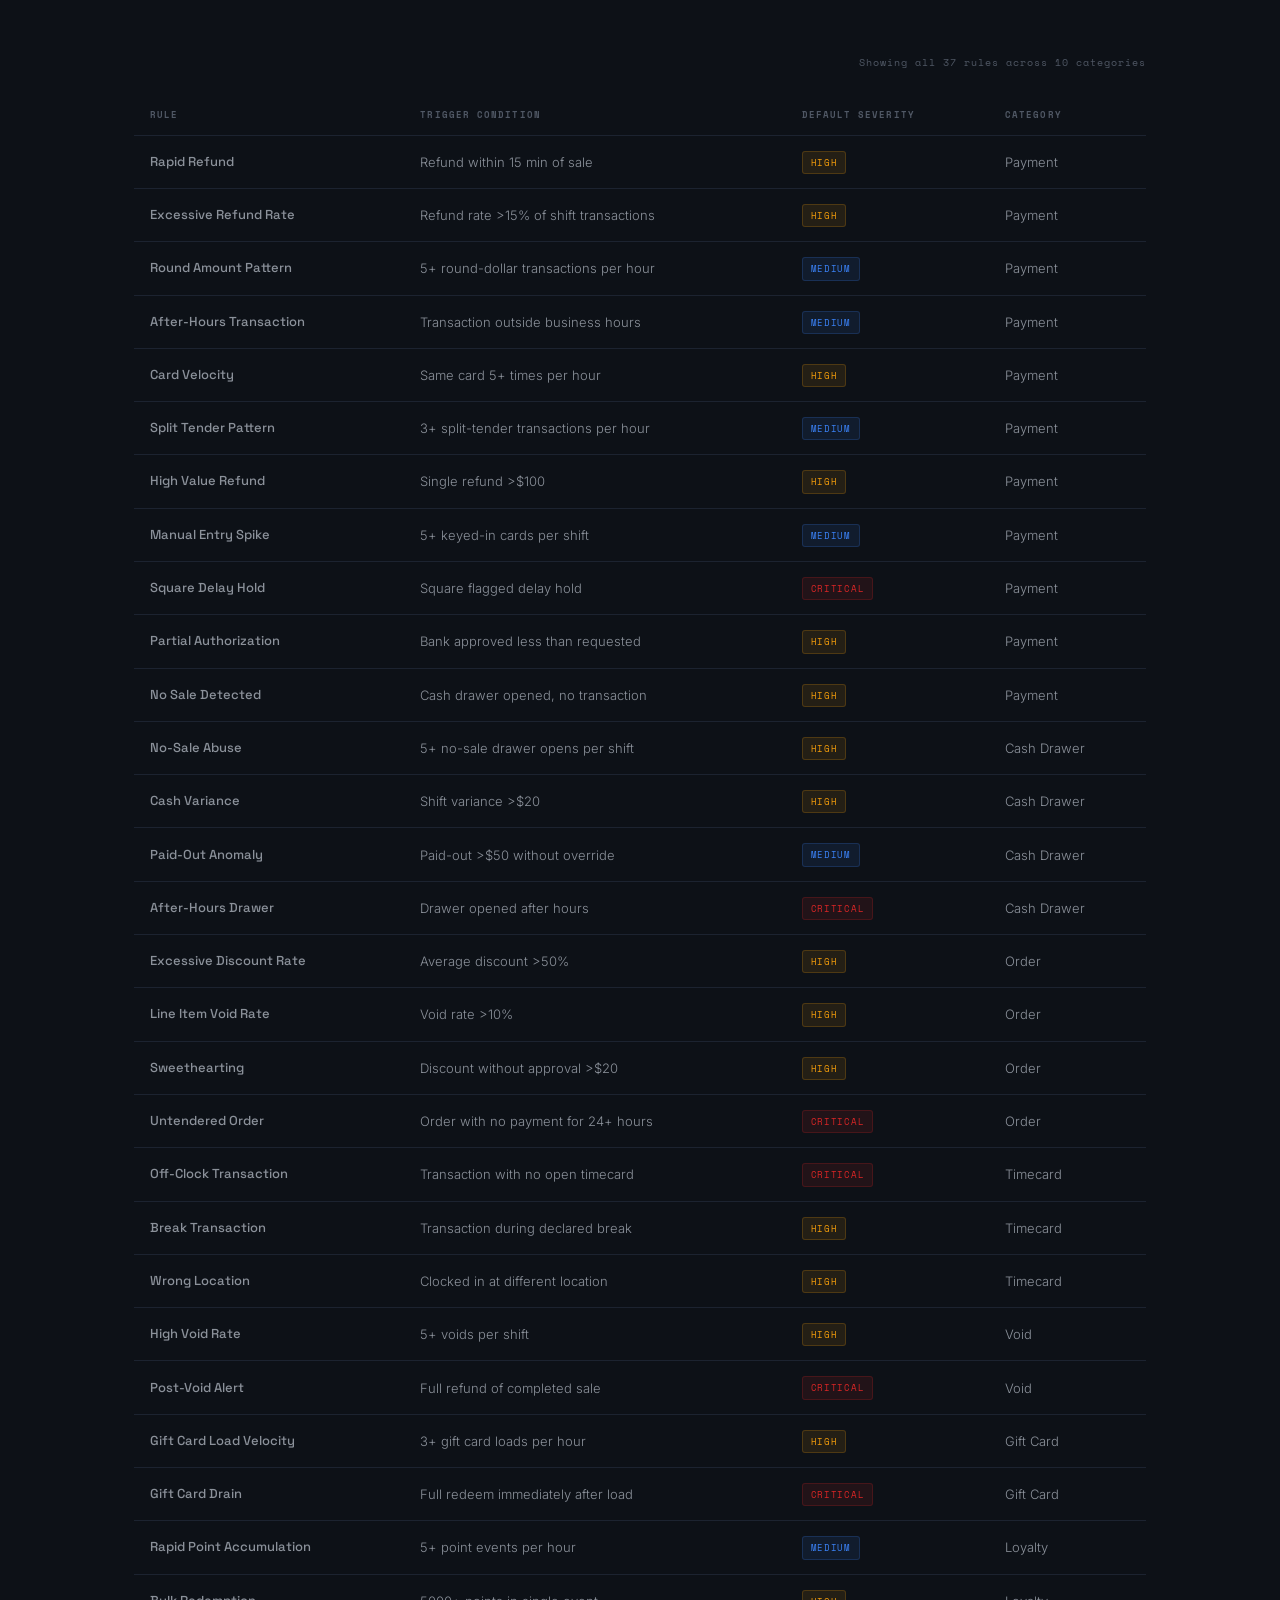
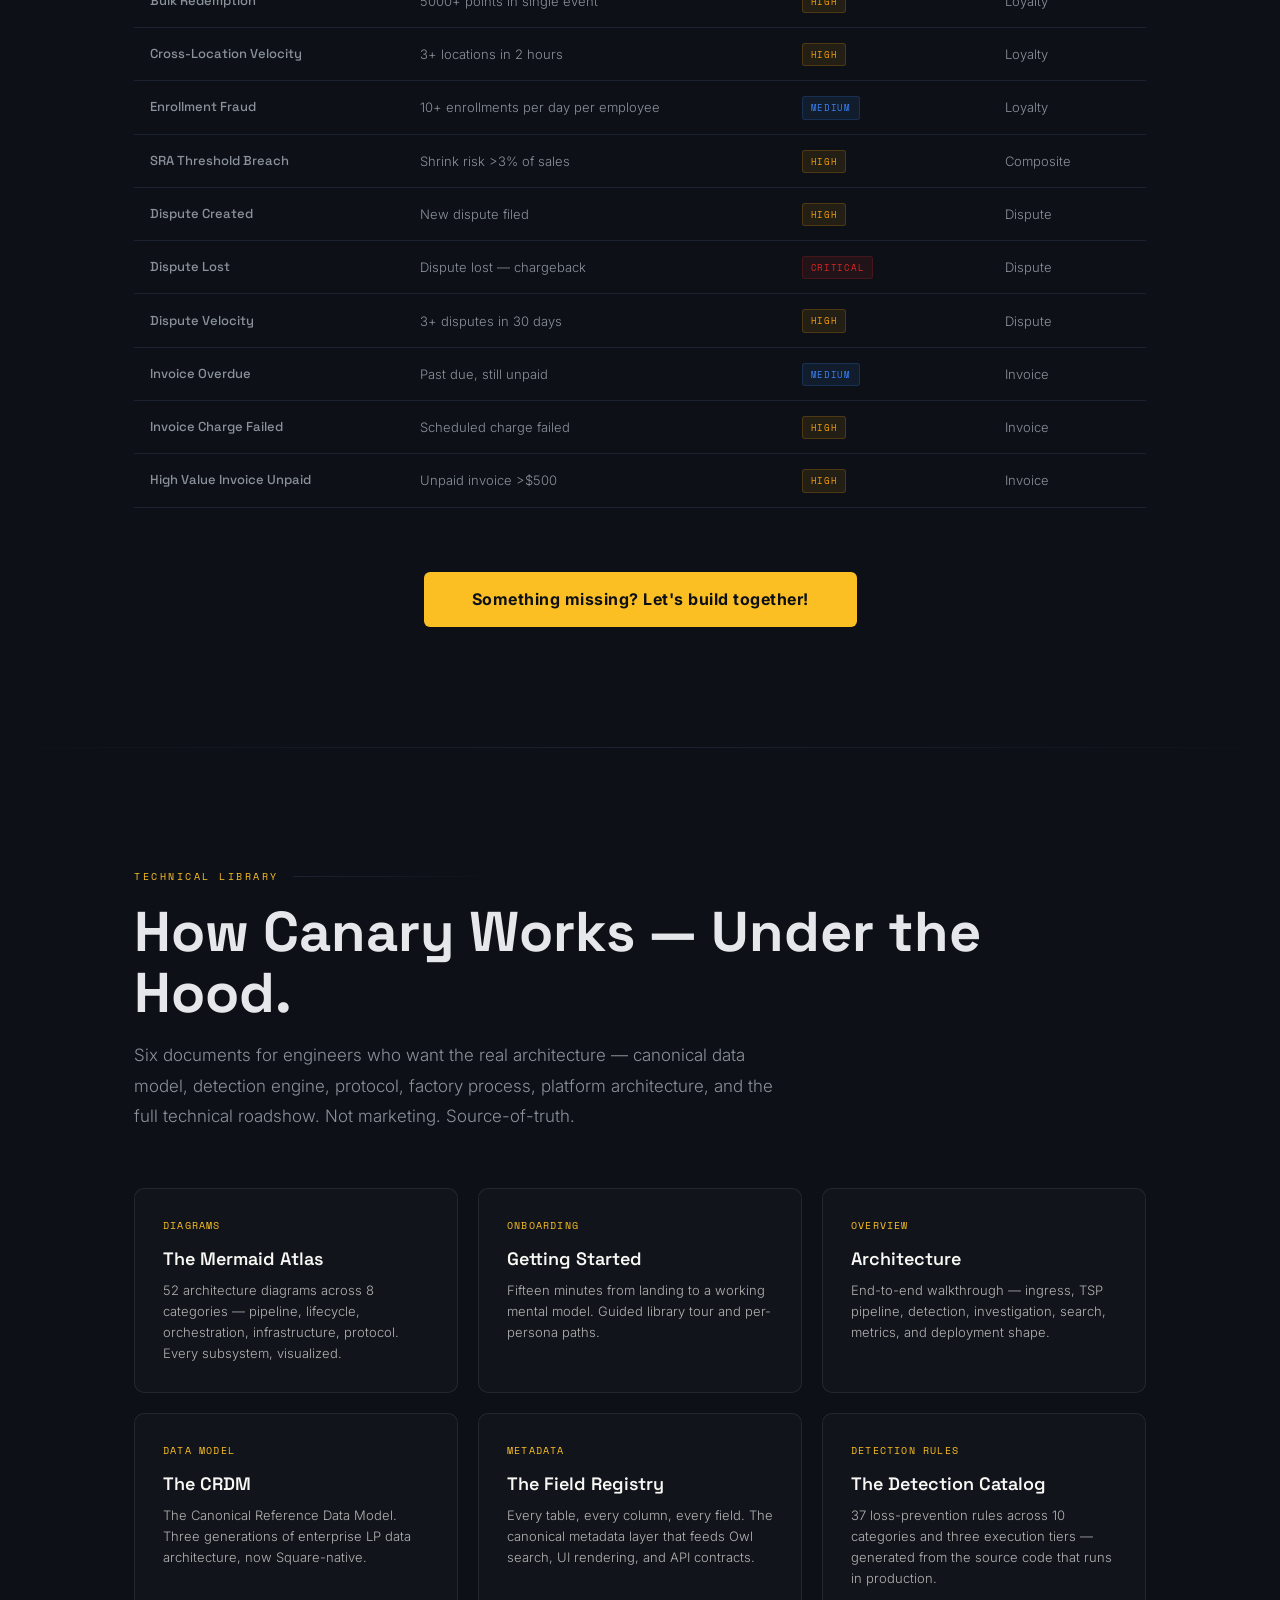
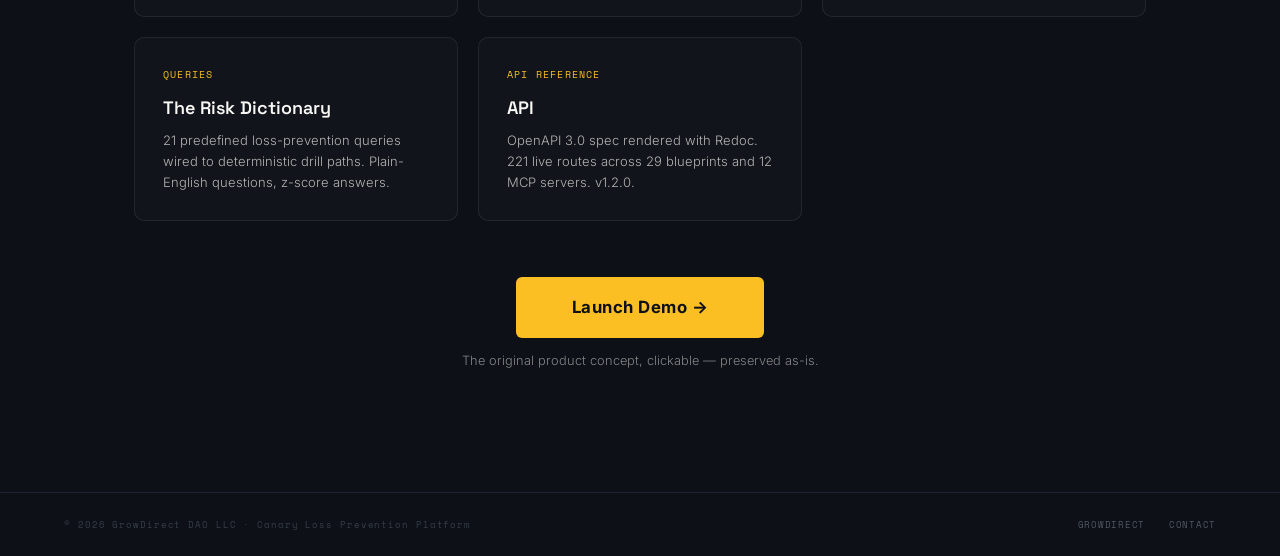
==== commit a260f0ac: "feat(canary): Tech Library v3 tiles — add Getting Started, Architecture, API Three new tiles on the " ====
--- a/canary/index.html
+++ b/canary/index.html
@@ -1241,6 +1241,16 @@
       <h3 style="font-family:'Space Grotesk',sans-serif;font-size:18px;font-weight:600;color:#F8F7F4;margin-bottom:6px;">The Mermaid Atlas</h3>
       <p style="font-size:13px;color:rgba(248,247,244,0.7);line-height:1.6;">52 architecture diagrams across 8 categories — pipeline, lifecycle, orchestration, infrastructure, protocol. Every subsystem, visualized.</p>
     </a>
+    <a href="https://canary.growdirect.io/docs/Getting%20Started.html" target="_blank" rel="noopener" style="background:#11141a;border:1px solid rgba(248,247,244,0.08);border-radius:10px;padding:28px;text-decoration:none;color:inherit;transition:border-color 0.2s;display:block;" onmouseover="this.style.borderColor='rgba(251,191,36,0.3)'" onmouseout="this.style.borderColor='rgba(248,247,244,0.08)'">
+      <div style="font-family:'Space Mono',monospace;font-size:10px;color:#FBBF24;letter-spacing:0.12em;text-transform:uppercase;margin-bottom:10px;">Onboarding</div>
+      <h3 style="font-family:'Space Grotesk',sans-serif;font-size:18px;font-weight:600;color:#F8F7F4;margin-bottom:6px;">Getting Started</h3>
+      <p style="font-size:13px;color:rgba(248,247,244,0.7);line-height:1.6;">Fifteen minutes from landing to a working mental model. Guided library tour and per-persona paths.</p>
+    </a>
+    <a href="https://canary.growdirect.io/docs/Architecture.html" target="_blank" rel="noopener" style="background:#11141a;border:1px solid rgba(248,247,244,0.08);border-radius:10px;padding:28px;text-decoration:none;color:inherit;transition:border-color 0.2s;display:block;" onmouseover="this.style.borderColor='rgba(251,191,36,0.3)'" onmouseout="this.style.borderColor='rgba(248,247,244,0.08)'">
+      <div style="font-family:'Space Mono',monospace;font-size:10px;color:#FBBF24;letter-spacing:0.12em;text-transform:uppercase;margin-bottom:10px;">Overview</div>
+      <h3 style="font-family:'Space Grotesk',sans-serif;font-size:18px;font-weight:600;color:#F8F7F4;margin-bottom:6px;">Architecture</h3>
+      <p style="font-size:13px;color:rgba(248,247,244,0.7);line-height:1.6;">End-to-end walkthrough — ingress, TSP pipeline, detection, investigation, search, metrics, and deployment shape.</p>
+    </a>
     <a href="https://canary.growdirect.io/docs/The%20CRDM.html" target="_blank" rel="noopener" style="background:#11141a;border:1px solid rgba(248,247,244,0.08);border-radius:10px;padding:28px;text-decoration:none;color:inherit;transition:border-color 0.2s;display:block;" onmouseover="this.style.borderColor='rgba(251,191,36,0.3)'" onmouseout="this.style.borderColor='rgba(248,247,244,0.08)'">
       <div style="font-family:'Space Mono',monospace;font-size:10px;color:#FBBF24;letter-spacing:0.12em;text-transform:uppercase;margin-bottom:10px;">Data Model</div>
       <h3 style="font-family:'Space Grotesk',sans-serif;font-size:18px;font-weight:600;color:#F8F7F4;margin-bottom:6px;">The CRDM</h3>
@@ -1261,6 +1271,11 @@
       <h3 style="font-family:'Space Grotesk',sans-serif;font-size:18px;font-weight:600;color:#F8F7F4;margin-bottom:6px;">The Risk Dictionary</h3>
       <p style="font-size:13px;color:rgba(248,247,244,0.7);line-height:1.6;">21 predefined loss-prevention queries wired to deterministic drill paths. Plain-English questions, z-score answers.</p>
     </a>
+    <a href="https://canary.growdirect.io/docs/API.html" target="_blank" rel="noopener" style="background:#11141a;border:1px solid rgba(248,247,244,0.08);border-radius:10px;padding:28px;text-decoration:none;color:inherit;transition:border-color 0.2s;display:block;" onmouseover="this.style.borderColor='rgba(251,191,36,0.3)'" onmouseout="this.style.borderColor='rgba(248,247,244,0.08)'">
+      <div style="font-family:'Space Mono',monospace;font-size:10px;color:#FBBF24;letter-spacing:0.12em;text-transform:uppercase;margin-bottom:10px;">API Reference</div>
+      <h3 style="font-family:'Space Grotesk',sans-serif;font-size:18px;font-weight:600;color:#F8F7F4;margin-bottom:6px;">API</h3>
+      <p style="font-size:13px;color:rgba(248,247,244,0.7);line-height:1.6;">OpenAPI 3.0 spec rendered with Redoc. 221 live routes across 29 blueprints and 12 MCP servers. v1.2.0.</p>
+    </a>
   </div>
 
   <div style="text-align:center;margin-top:56px;">
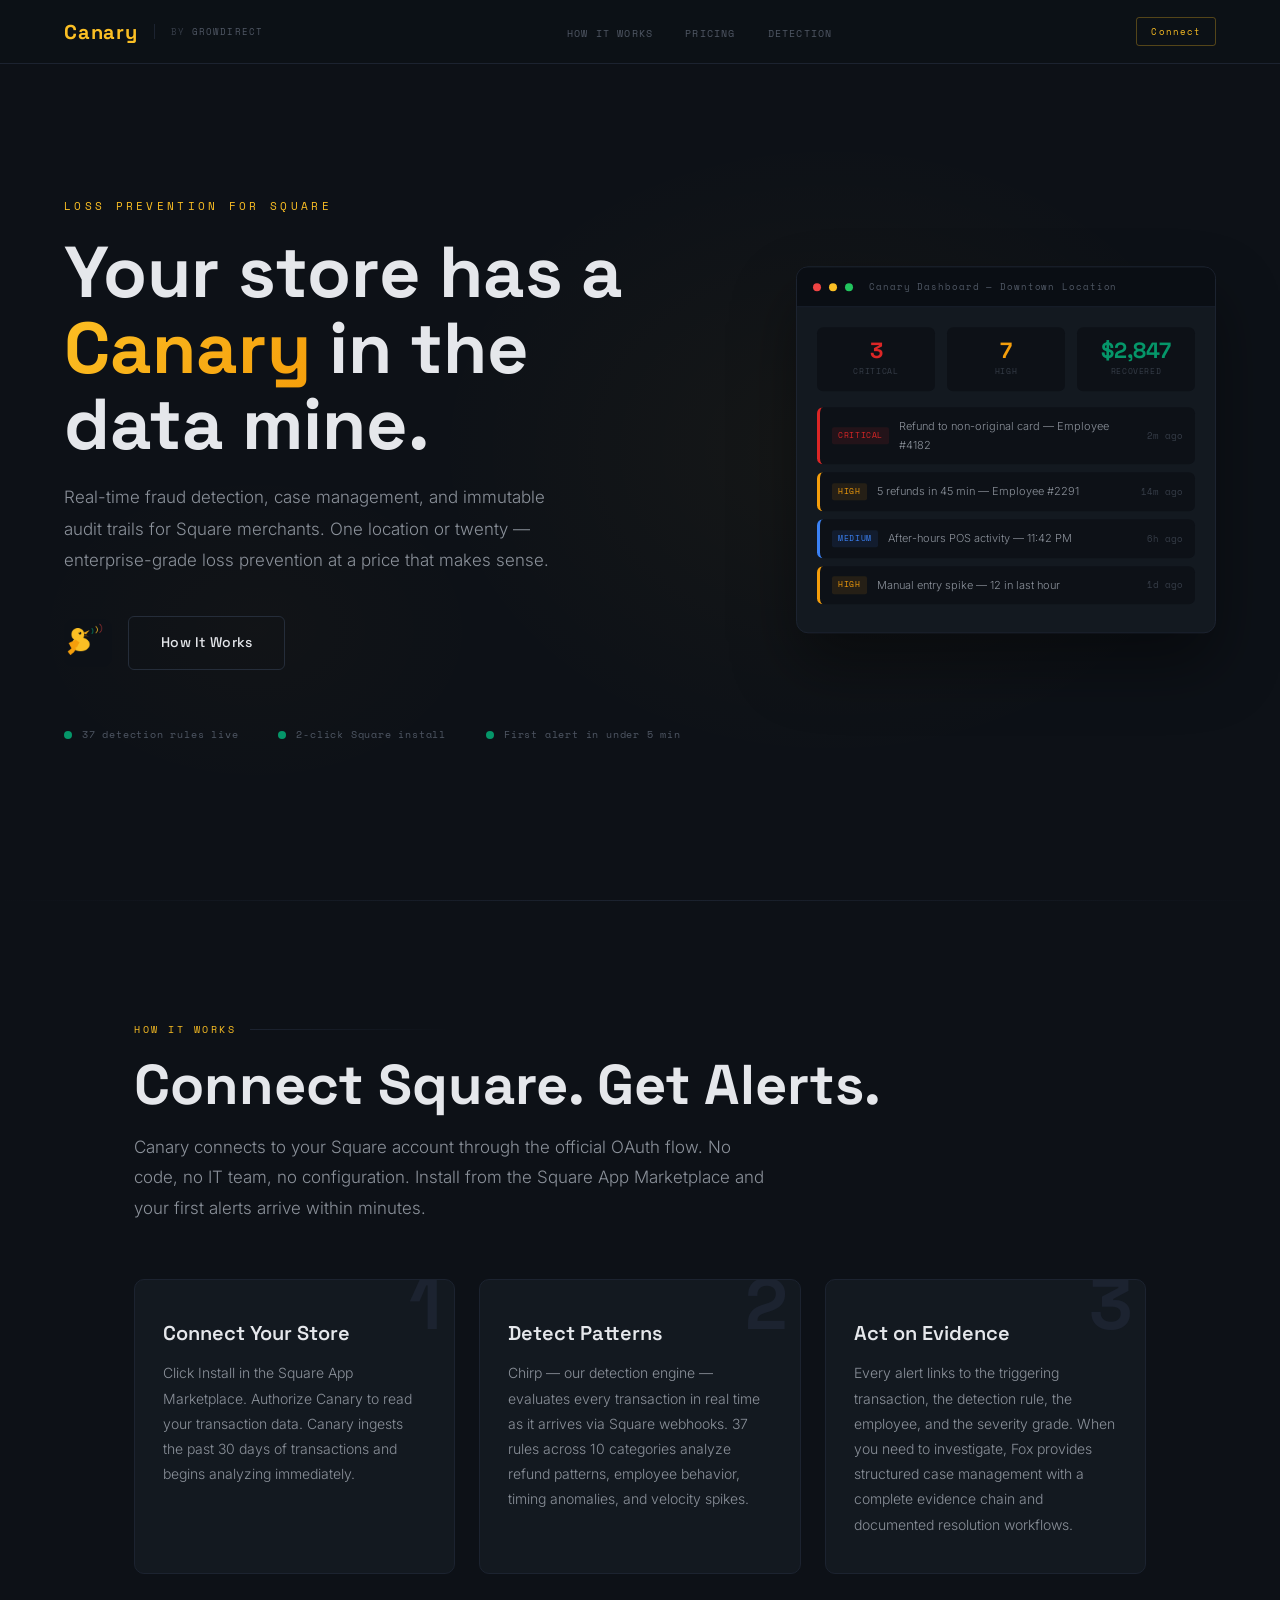
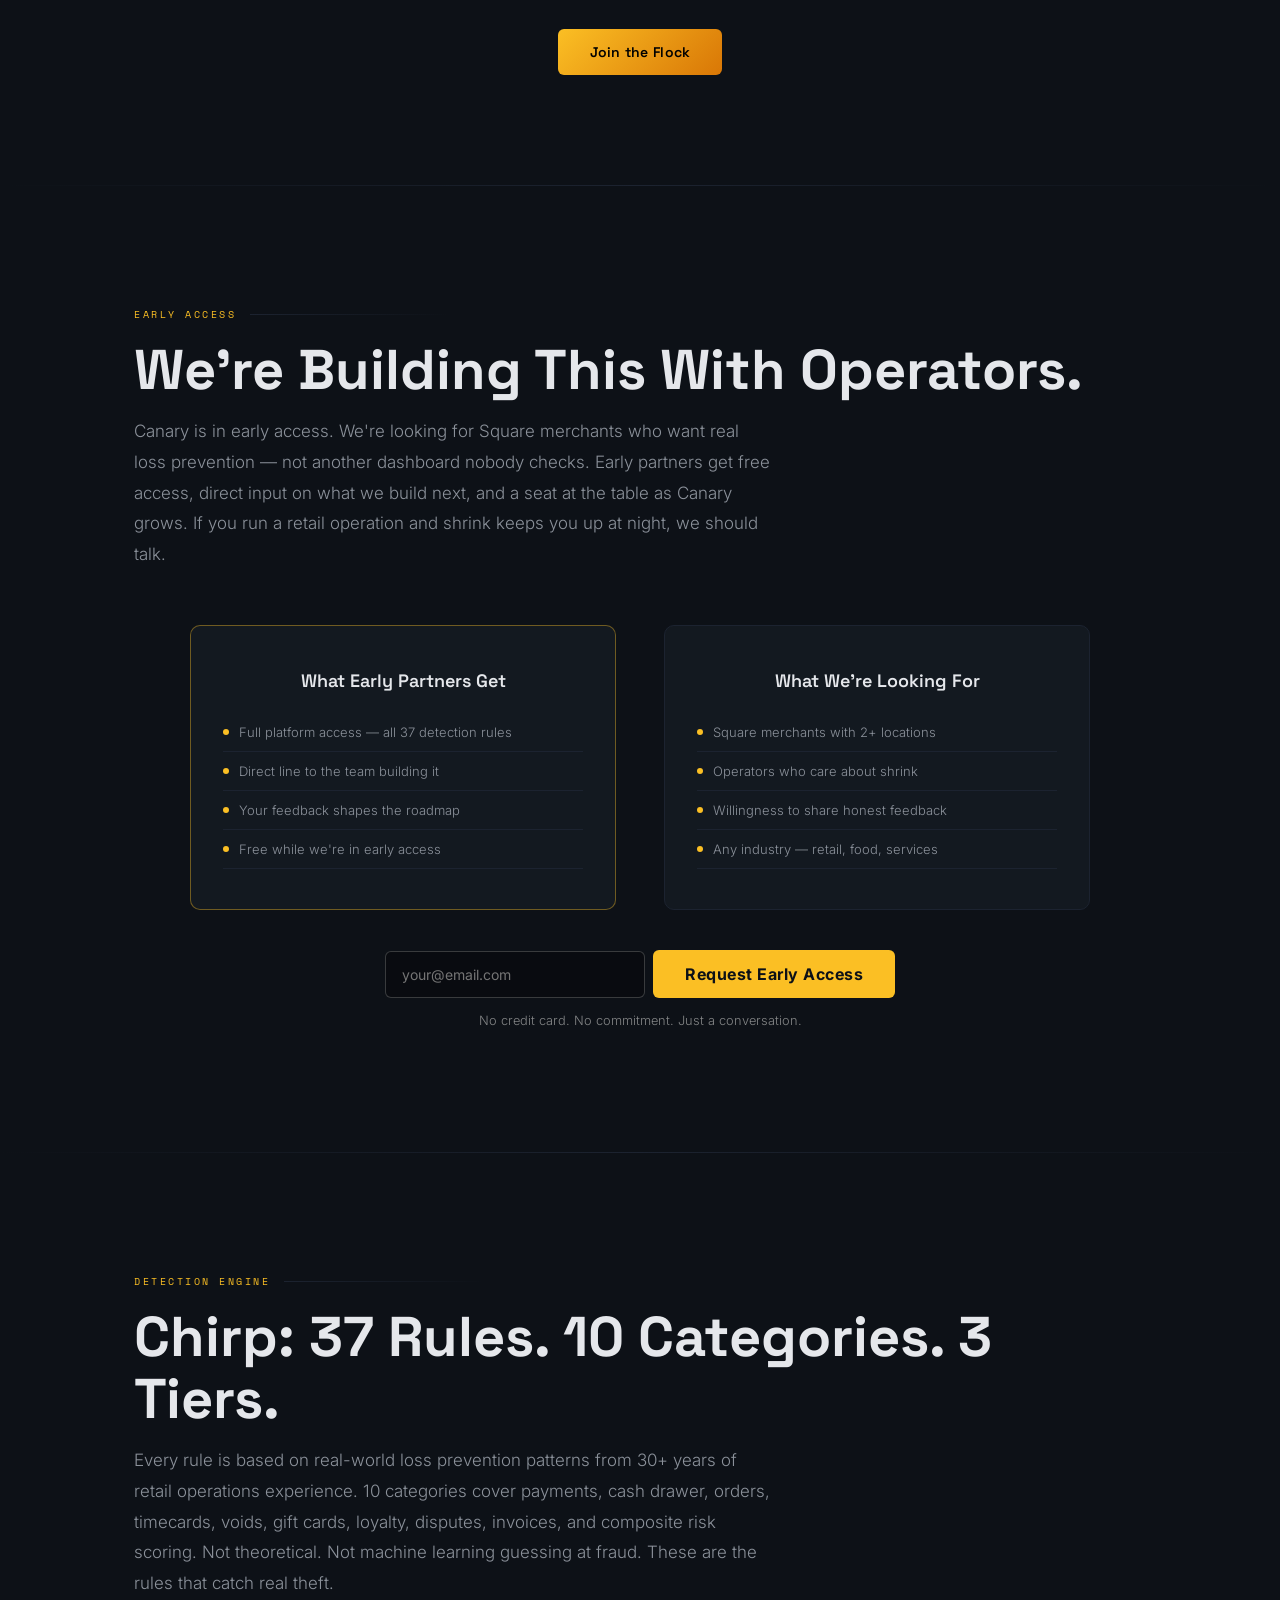
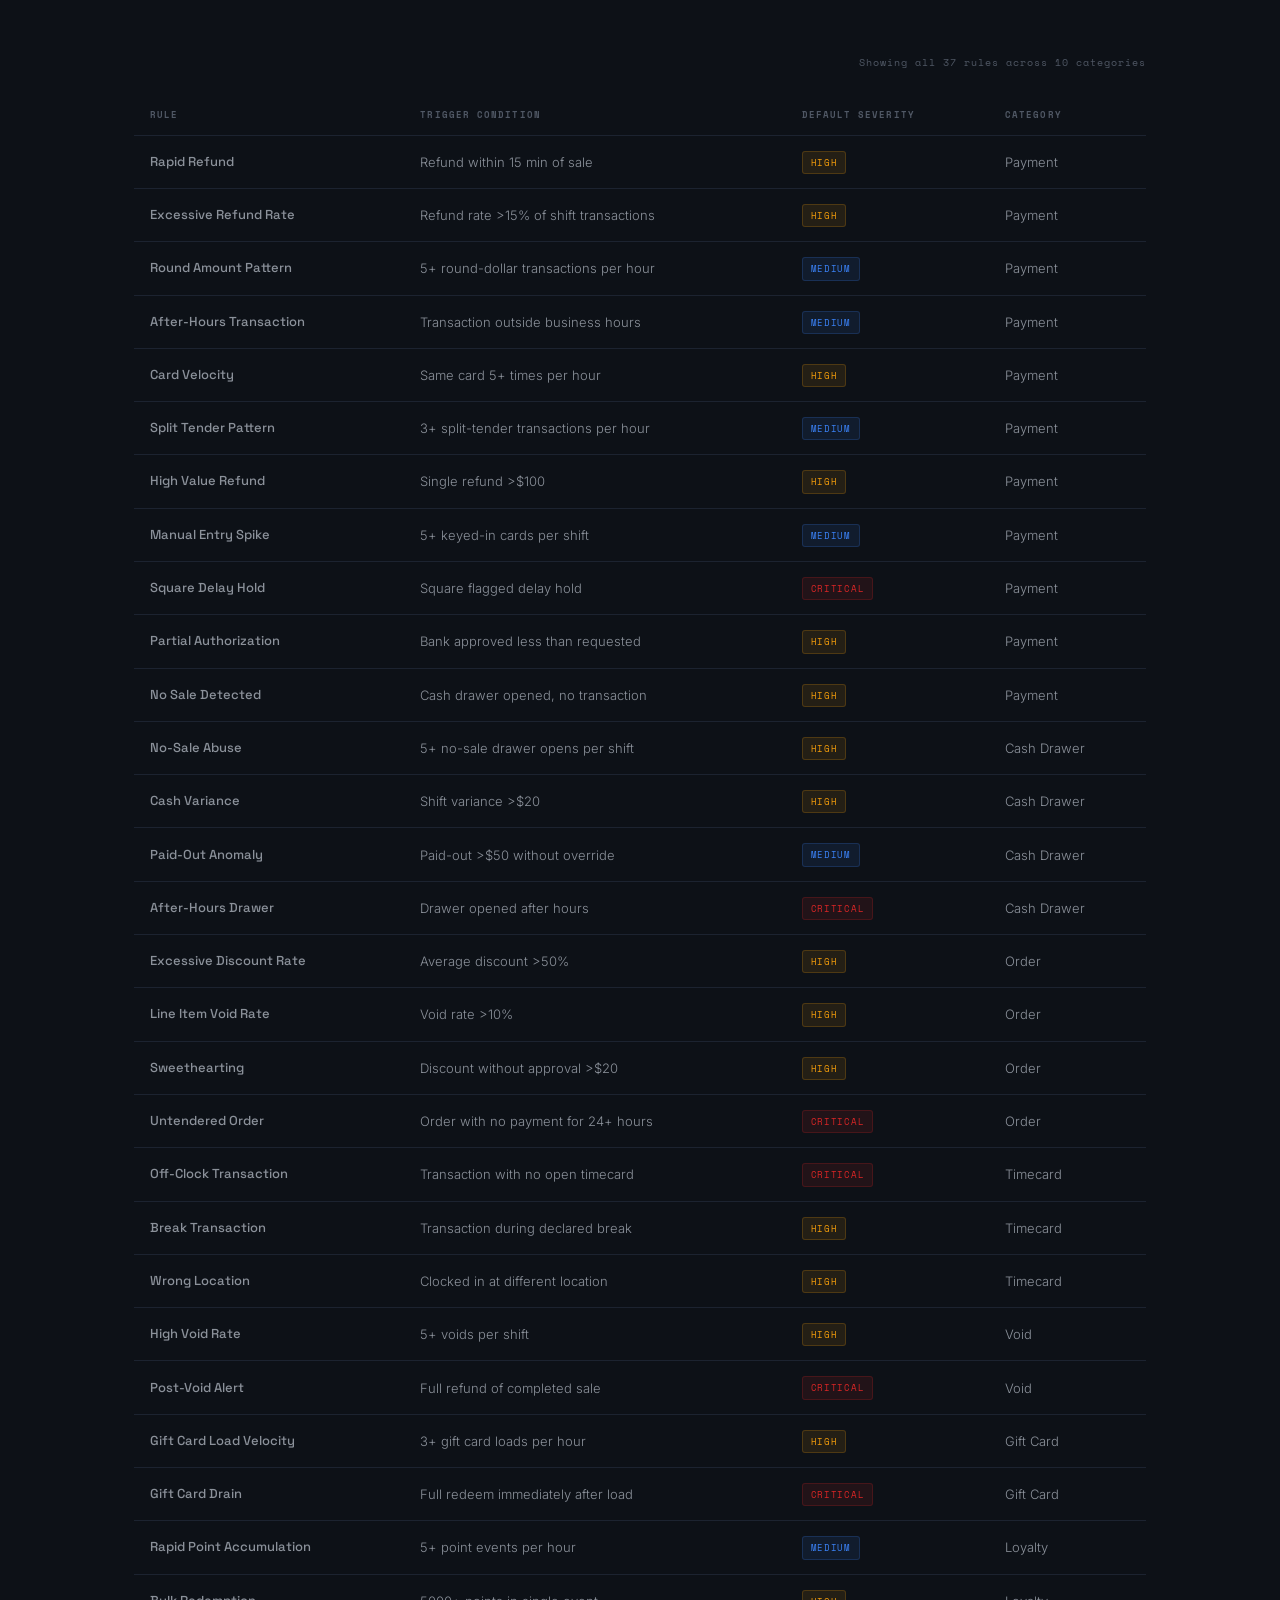
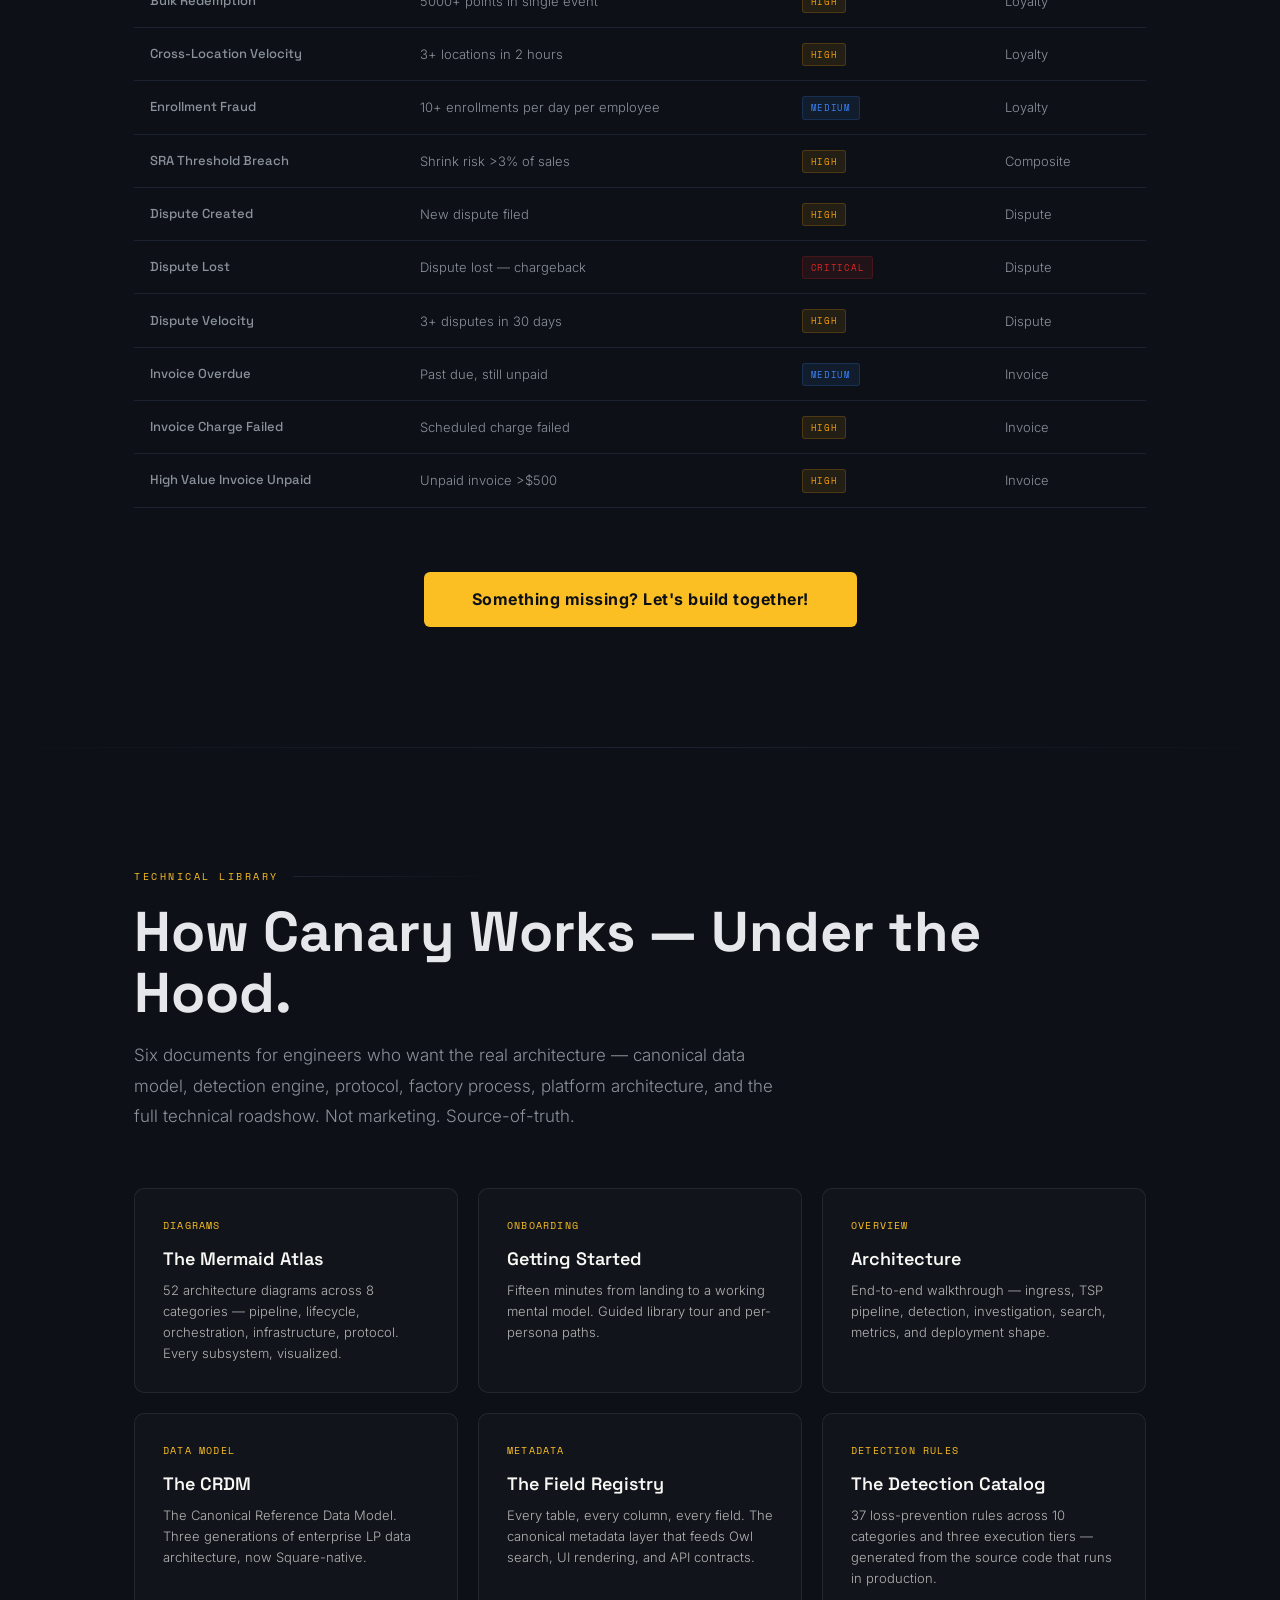
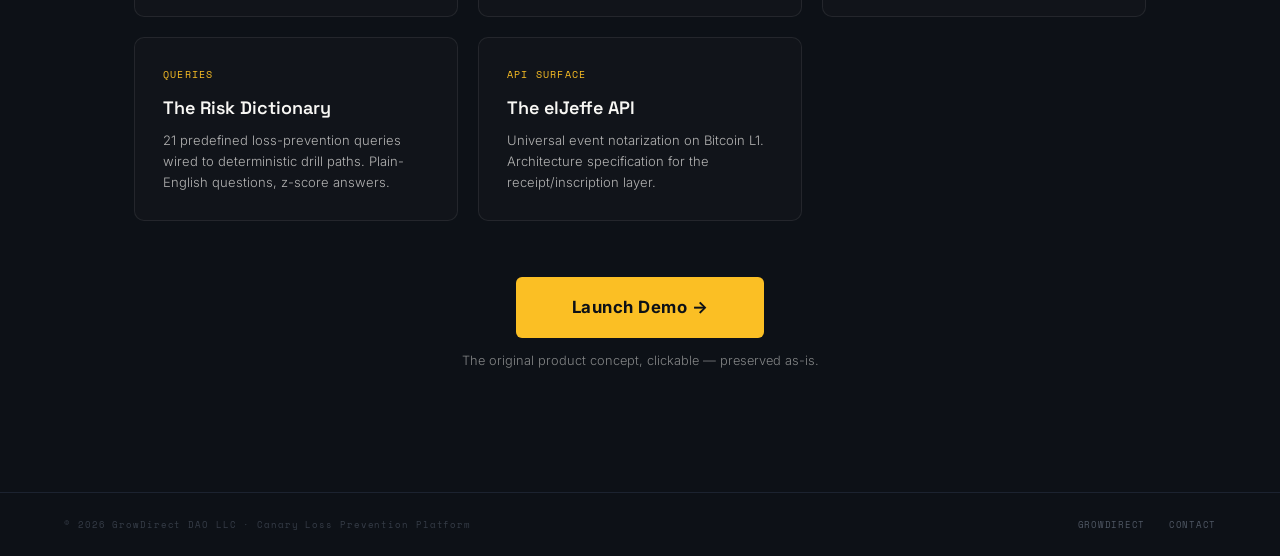
==== commit 28134058: "feat(canary): library tile -> The elJeffe API (architecture spec, not full REST)" ====
--- a/canary/index.html
+++ b/canary/index.html
@@ -1272,9 +1272,9 @@
       <p style="font-size:13px;color:rgba(248,247,244,0.7);line-height:1.6;">21 predefined loss-prevention queries wired to deterministic drill paths. Plain-English questions, z-score answers.</p>
     </a>
     <a href="https://canary.growdirect.io/docs/API.html" target="_blank" rel="noopener" style="background:#11141a;border:1px solid rgba(248,247,244,0.08);border-radius:10px;padding:28px;text-decoration:none;color:inherit;transition:border-color 0.2s;display:block;" onmouseover="this.style.borderColor='rgba(251,191,36,0.3)'" onmouseout="this.style.borderColor='rgba(248,247,244,0.08)'">
-      <div style="font-family:'Space Mono',monospace;font-size:10px;color:#FBBF24;letter-spacing:0.12em;text-transform:uppercase;margin-bottom:10px;">API Reference</div>
-      <h3 style="font-family:'Space Grotesk',sans-serif;font-size:18px;font-weight:600;color:#F8F7F4;margin-bottom:6px;">API</h3>
-      <p style="font-size:13px;color:rgba(248,247,244,0.7);line-height:1.6;">OpenAPI 3.0 spec rendered with Redoc. 221 live routes across 29 blueprints and 12 MCP servers. v1.2.0.</p>
+      <div style="font-family:'Space Mono',monospace;font-size:10px;color:#FBBF24;letter-spacing:0.12em;text-transform:uppercase;margin-bottom:10px;">API Surface</div>
+      <h3 style="font-family:'Space Grotesk',sans-serif;font-size:18px;font-weight:600;color:#F8F7F4;margin-bottom:6px;">The elJeffe API</h3>
+      <p style="font-size:13px;color:rgba(248,247,244,0.7);line-height:1.6;">Universal event notarization on Bitcoin L1. Architecture specification for the receipt/inscription layer.</p>
     </a>
   </div>
 
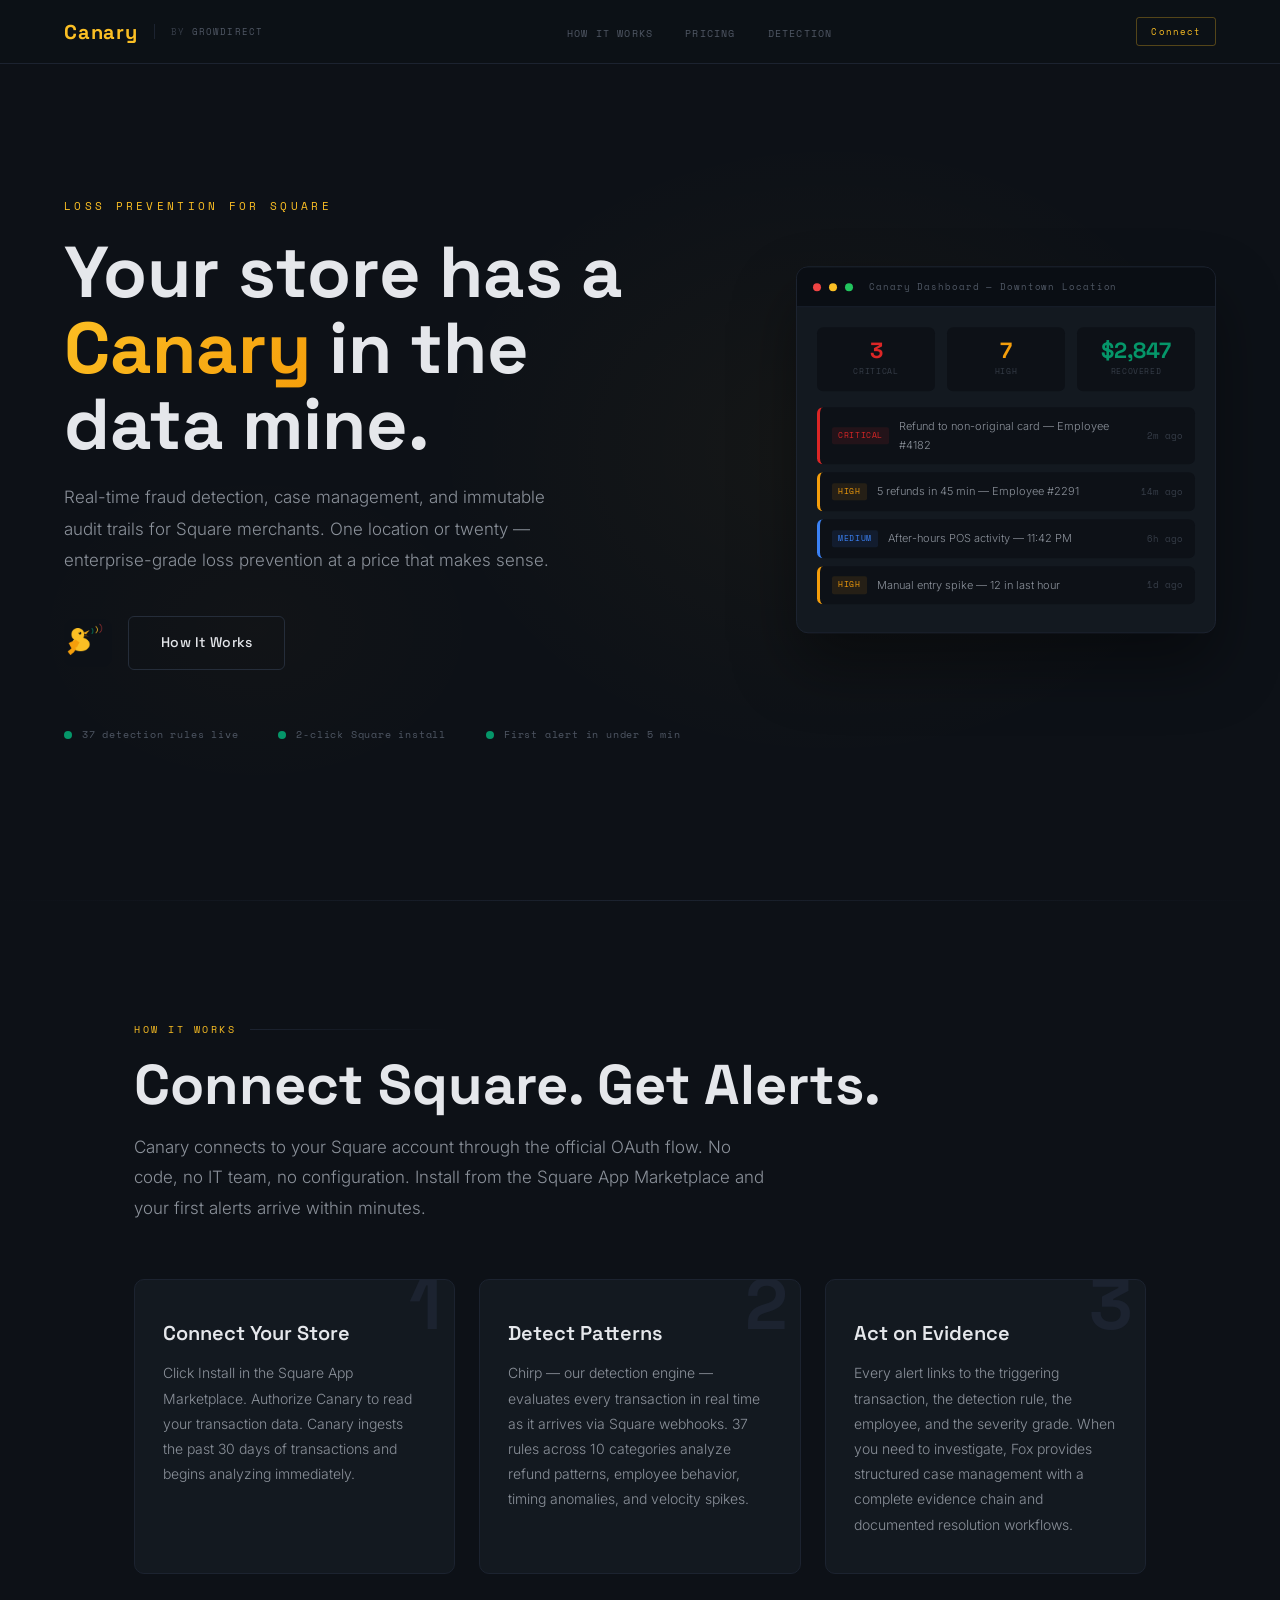
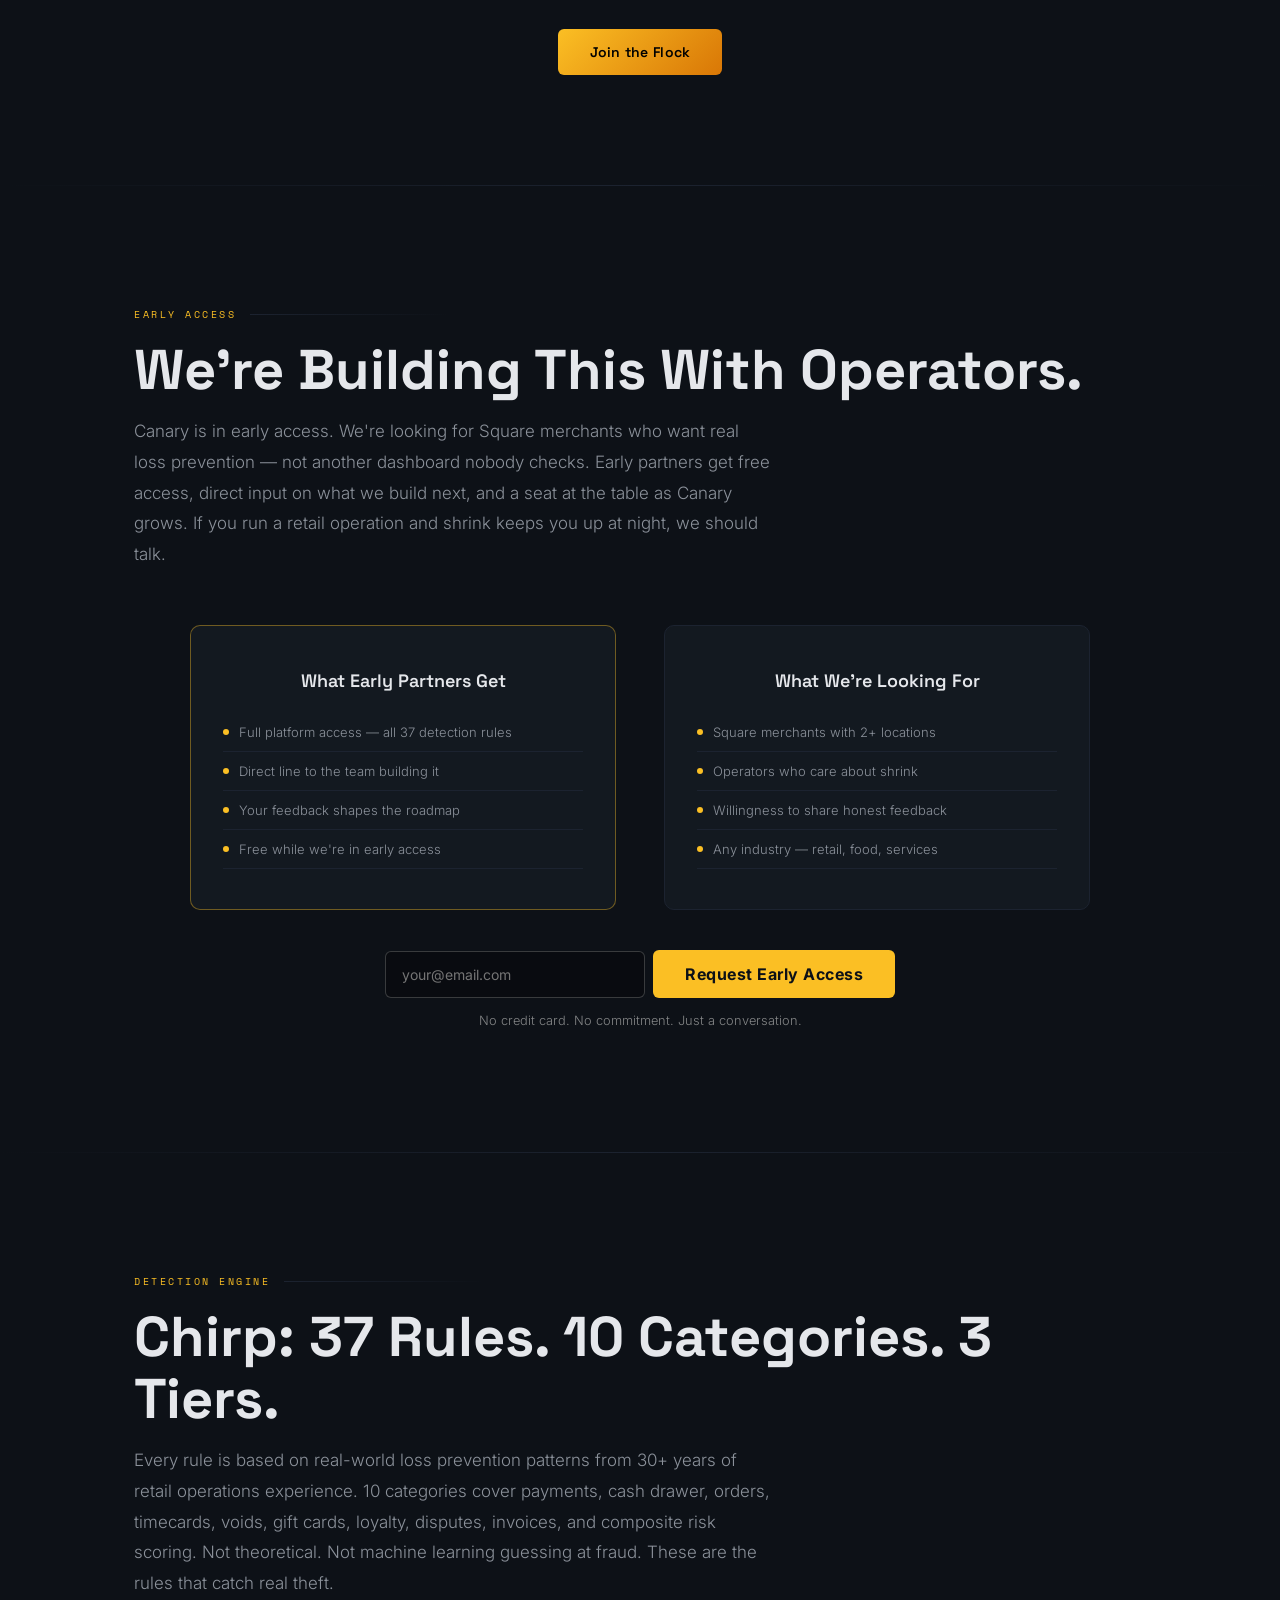
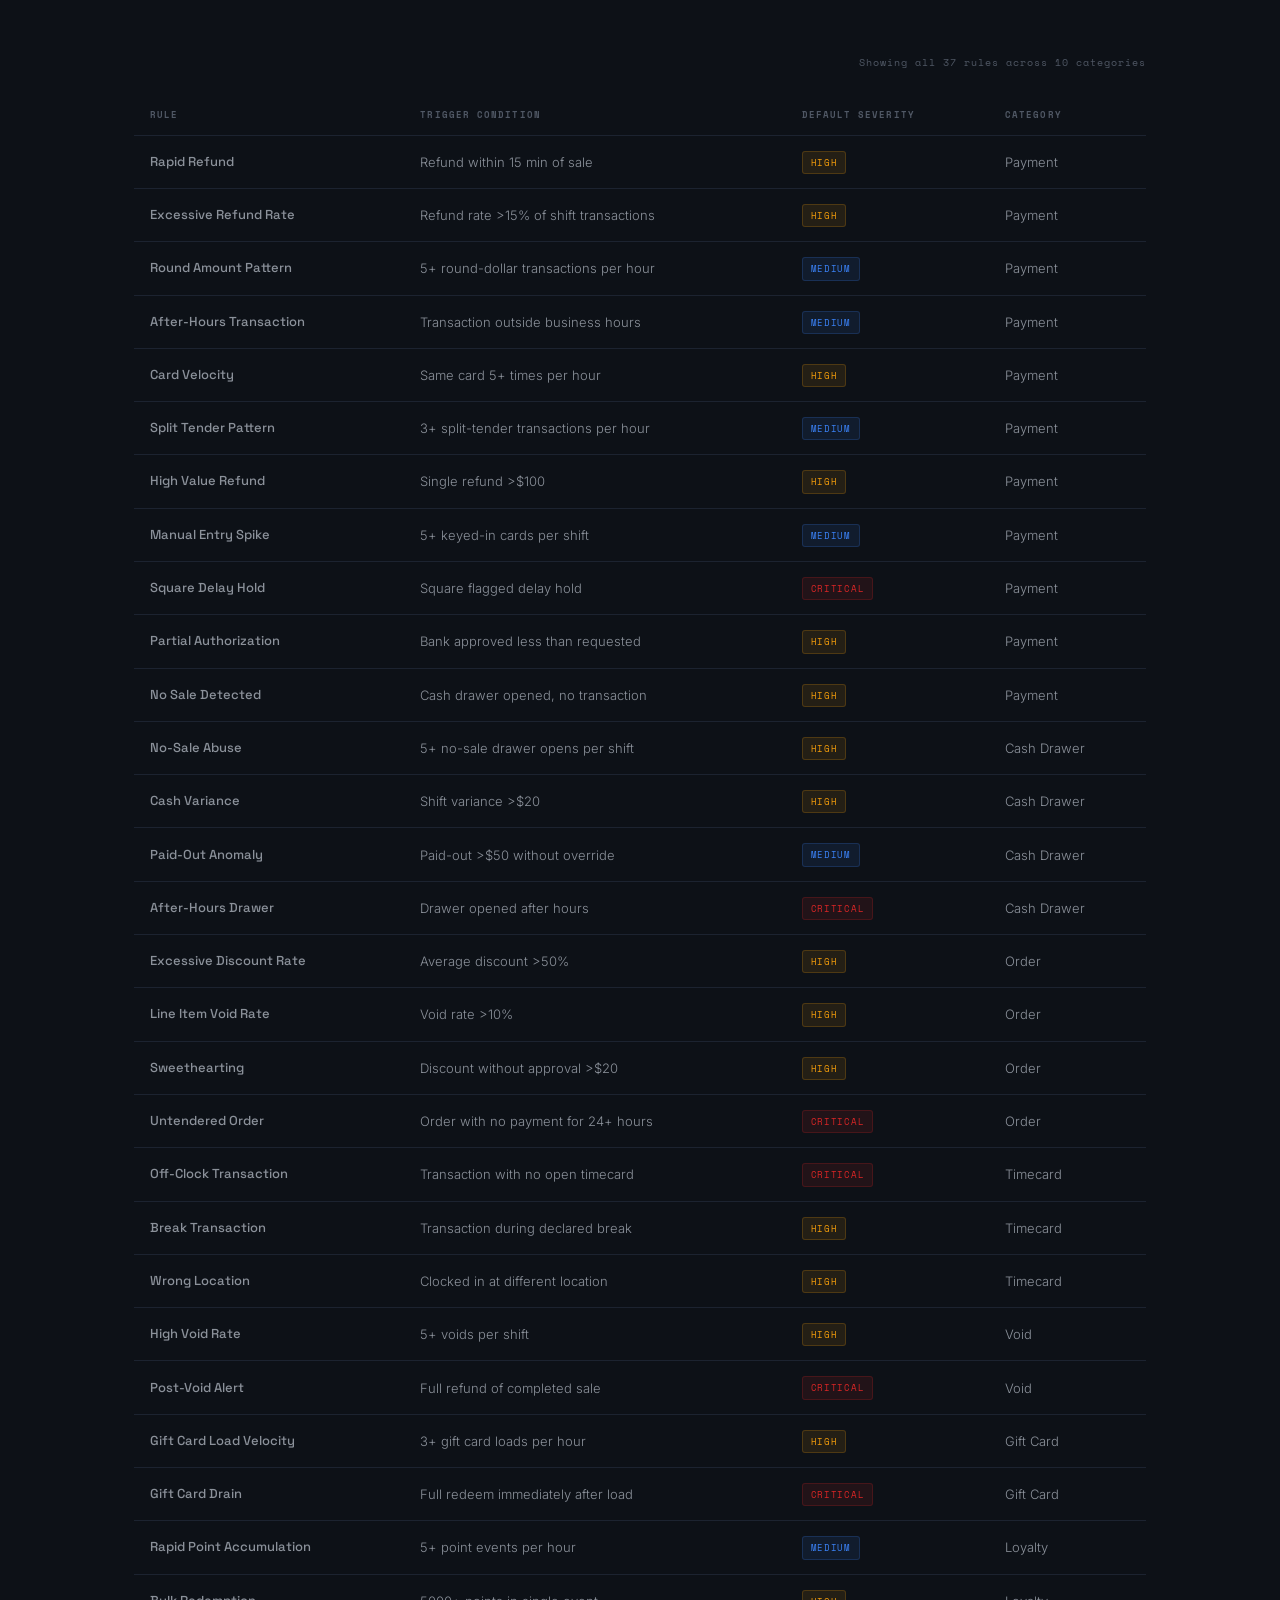
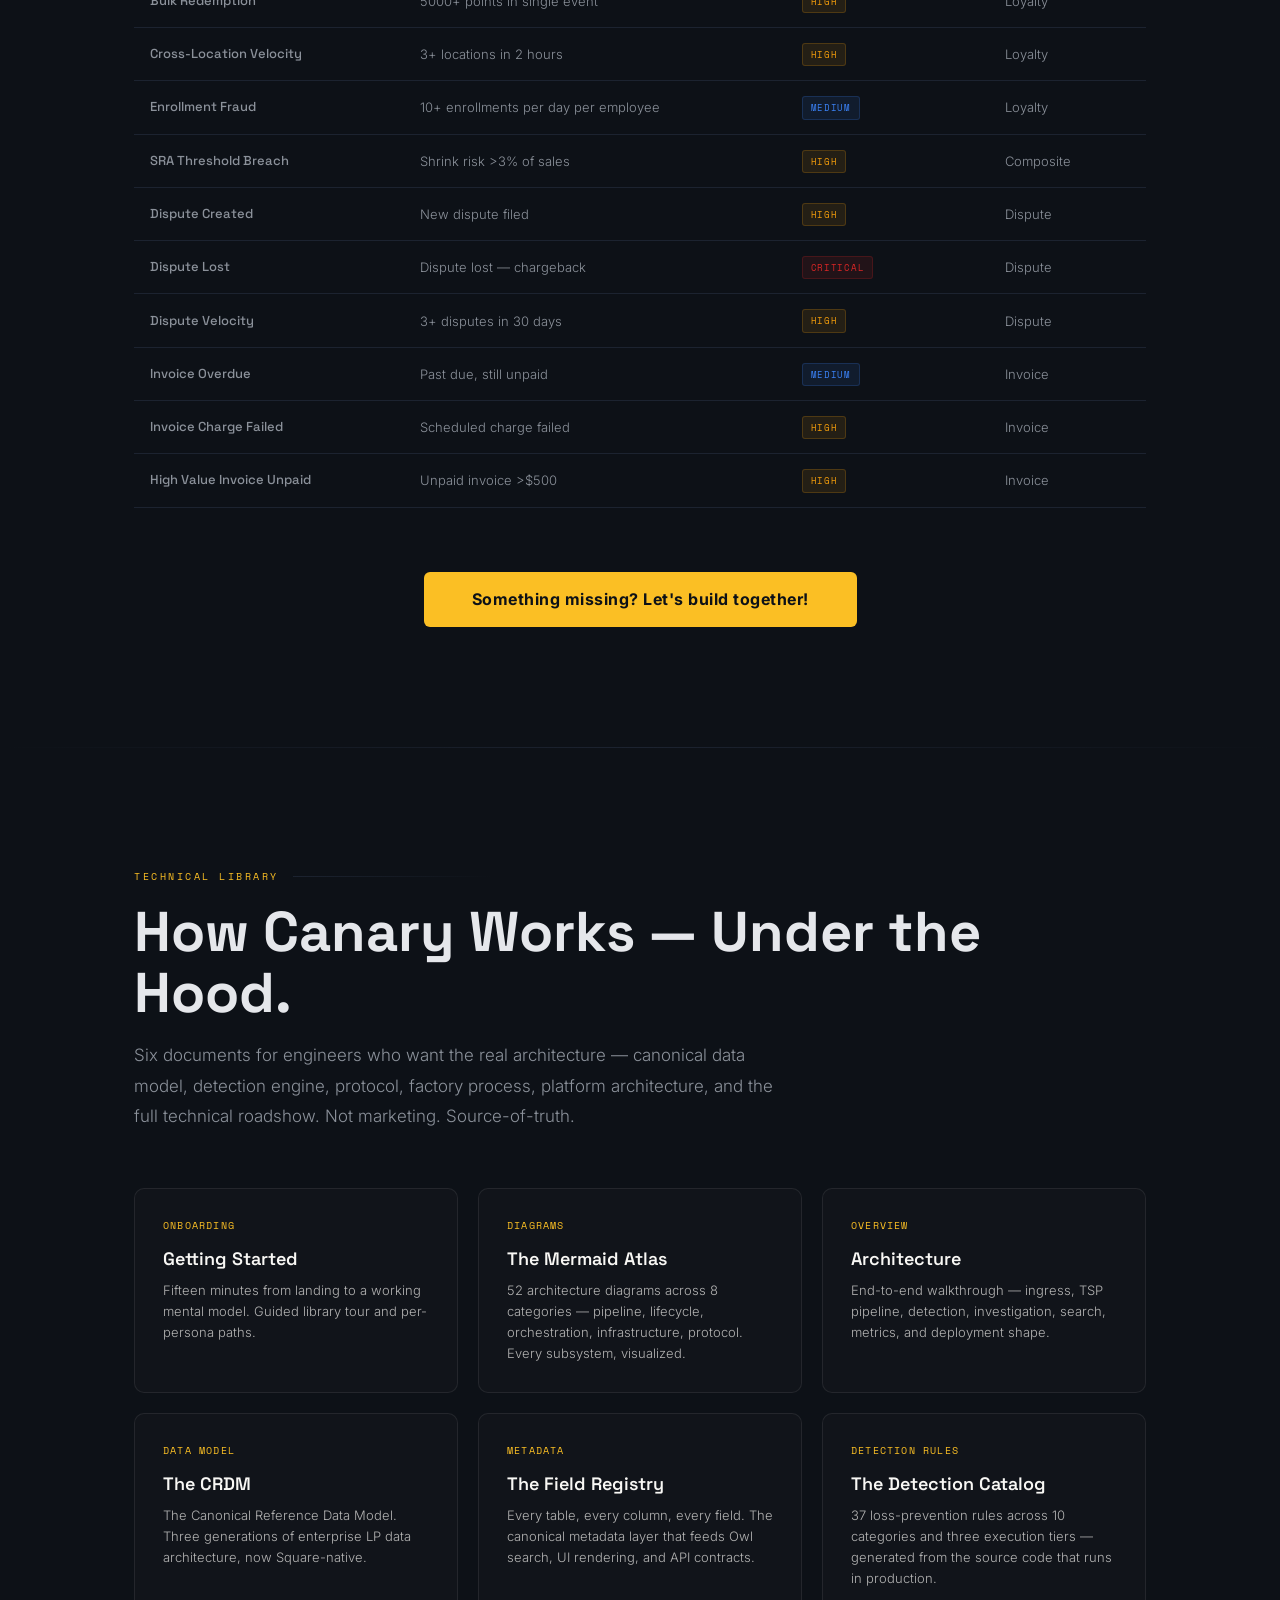
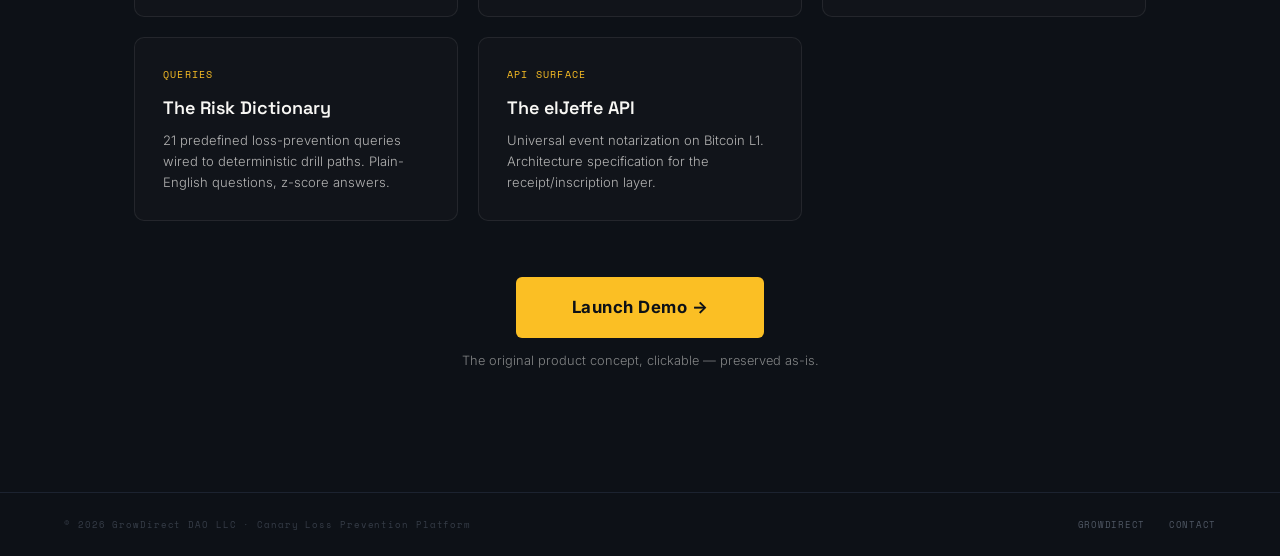
==== commit 43ad170b: "ux: Getting Started first on hub Tech Library, matches eljeffe.io order" ====
--- a/canary/index.html
+++ b/canary/index.html
@@ -1236,42 +1236,42 @@
   <div class="section-intro">Six documents for engineers who want the real architecture — canonical data model, detection engine, protocol, factory process, platform architecture, and the full technical roadshow. Not marketing. Source-of-truth.</div>
 
   <div style="display:grid;grid-template-columns:repeat(auto-fit,minmax(280px,1fr));gap:20px;max-width:1140px;margin:40px auto 0;">
-    <a href="https://canary.growdirect.io/atlas/" target="_blank" rel="noopener" style="background:#11141a;border:1px solid rgba(248,247,244,0.08);border-radius:10px;padding:28px;text-decoration:none;color:inherit;transition:border-color 0.2s;display:block;" onmouseover="this.style.borderColor='rgba(251,191,36,0.3)'" onmouseout="this.style.borderColor='rgba(248,247,244,0.08)'">
+    <a href="https://eljeffe.io/docs/Getting%20Started.html" target="_blank" rel="noopener" style="background:#11141a;border:1px solid rgba(248,247,244,0.08);border-radius:10px;padding:28px;text-decoration:none;color:inherit;transition:border-color 0.2s;display:block;" onmouseover="this.style.borderColor='rgba(251,191,36,0.3)'" onmouseout="this.style.borderColor='rgba(248,247,244,0.08)'">
+      <div style="font-family:'Space Mono',monospace;font-size:10px;color:#FBBF24;letter-spacing:0.12em;text-transform:uppercase;margin-bottom:10px;">Onboarding</div>
+      <h3 style="font-family:'Space Grotesk',sans-serif;font-size:18px;font-weight:600;color:#F8F7F4;margin-bottom:6px;">Getting Started</h3>
+      <p style="font-size:13px;color:rgba(248,247,244,0.7);line-height:1.6;">Fifteen minutes from landing to a working mental model. Guided library tour and per-persona paths.</p>
+    </a>
+    <a href="https://eljeffe.io/atlas/" target="_blank" rel="noopener" style="background:#11141a;border:1px solid rgba(248,247,244,0.08);border-radius:10px;padding:28px;text-decoration:none;color:inherit;transition:border-color 0.2s;display:block;" onmouseover="this.style.borderColor='rgba(251,191,36,0.3)'" onmouseout="this.style.borderColor='rgba(248,247,244,0.08)'">
       <div style="font-family:'Space Mono',monospace;font-size:10px;color:#FBBF24;letter-spacing:0.12em;text-transform:uppercase;margin-bottom:10px;">Diagrams</div>
       <h3 style="font-family:'Space Grotesk',sans-serif;font-size:18px;font-weight:600;color:#F8F7F4;margin-bottom:6px;">The Mermaid Atlas</h3>
       <p style="font-size:13px;color:rgba(248,247,244,0.7);line-height:1.6;">52 architecture diagrams across 8 categories — pipeline, lifecycle, orchestration, infrastructure, protocol. Every subsystem, visualized.</p>
     </a>
-    <a href="https://canary.growdirect.io/docs/Getting%20Started.html" target="_blank" rel="noopener" style="background:#11141a;border:1px solid rgba(248,247,244,0.08);border-radius:10px;padding:28px;text-decoration:none;color:inherit;transition:border-color 0.2s;display:block;" onmouseover="this.style.borderColor='rgba(251,191,36,0.3)'" onmouseout="this.style.borderColor='rgba(248,247,244,0.08)'">
-      <div style="font-family:'Space Mono',monospace;font-size:10px;color:#FBBF24;letter-spacing:0.12em;text-transform:uppercase;margin-bottom:10px;">Onboarding</div>
-      <h3 style="font-family:'Space Grotesk',sans-serif;font-size:18px;font-weight:600;color:#F8F7F4;margin-bottom:6px;">Getting Started</h3>
-      <p style="font-size:13px;color:rgba(248,247,244,0.7);line-height:1.6;">Fifteen minutes from landing to a working mental model. Guided library tour and per-persona paths.</p>
-    </a>
-    <a href="https://canary.growdirect.io/docs/Architecture.html" target="_blank" rel="noopener" style="background:#11141a;border:1px solid rgba(248,247,244,0.08);border-radius:10px;padding:28px;text-decoration:none;color:inherit;transition:border-color 0.2s;display:block;" onmouseover="this.style.borderColor='rgba(251,191,36,0.3)'" onmouseout="this.style.borderColor='rgba(248,247,244,0.08)'">
+    <a href="https://eljeffe.io/docs/Architecture.html" target="_blank" rel="noopener" style="background:#11141a;border:1px solid rgba(248,247,244,0.08);border-radius:10px;padding:28px;text-decoration:none;color:inherit;transition:border-color 0.2s;display:block;" onmouseover="this.style.borderColor='rgba(251,191,36,0.3)'" onmouseout="this.style.borderColor='rgba(248,247,244,0.08)'">
       <div style="font-family:'Space Mono',monospace;font-size:10px;color:#FBBF24;letter-spacing:0.12em;text-transform:uppercase;margin-bottom:10px;">Overview</div>
       <h3 style="font-family:'Space Grotesk',sans-serif;font-size:18px;font-weight:600;color:#F8F7F4;margin-bottom:6px;">Architecture</h3>
       <p style="font-size:13px;color:rgba(248,247,244,0.7);line-height:1.6;">End-to-end walkthrough — ingress, TSP pipeline, detection, investigation, search, metrics, and deployment shape.</p>
     </a>
-    <a href="https://canary.growdirect.io/docs/The%20CRDM.html" target="_blank" rel="noopener" style="background:#11141a;border:1px solid rgba(248,247,244,0.08);border-radius:10px;padding:28px;text-decoration:none;color:inherit;transition:border-color 0.2s;display:block;" onmouseover="this.style.borderColor='rgba(251,191,36,0.3)'" onmouseout="this.style.borderColor='rgba(248,247,244,0.08)'">
+    <a href="https://eljeffe.io/docs/The%20CRDM.html" target="_blank" rel="noopener" style="background:#11141a;border:1px solid rgba(248,247,244,0.08);border-radius:10px;padding:28px;text-decoration:none;color:inherit;transition:border-color 0.2s;display:block;" onmouseover="this.style.borderColor='rgba(251,191,36,0.3)'" onmouseout="this.style.borderColor='rgba(248,247,244,0.08)'">
       <div style="font-family:'Space Mono',monospace;font-size:10px;color:#FBBF24;letter-spacing:0.12em;text-transform:uppercase;margin-bottom:10px;">Data Model</div>
       <h3 style="font-family:'Space Grotesk',sans-serif;font-size:18px;font-weight:600;color:#F8F7F4;margin-bottom:6px;">The CRDM</h3>
       <p style="font-size:13px;color:rgba(248,247,244,0.7);line-height:1.6;">The Canonical Reference Data Model. Three generations of enterprise LP data architecture, now Square-native.</p>
     </a>
-    <a href="https://canary.growdirect.io/docs/The%20Field%20Registry.html" target="_blank" rel="noopener" style="background:#11141a;border:1px solid rgba(248,247,244,0.08);border-radius:10px;padding:28px;text-decoration:none;color:inherit;transition:border-color 0.2s;display:block;" onmouseover="this.style.borderColor='rgba(251,191,36,0.3)'" onmouseout="this.style.borderColor='rgba(248,247,244,0.08)'">
+    <a href="https://eljeffe.io/docs/The%20Field%20Registry.html" target="_blank" rel="noopener" style="background:#11141a;border:1px solid rgba(248,247,244,0.08);border-radius:10px;padding:28px;text-decoration:none;color:inherit;transition:border-color 0.2s;display:block;" onmouseover="this.style.borderColor='rgba(251,191,36,0.3)'" onmouseout="this.style.borderColor='rgba(248,247,244,0.08)'">
       <div style="font-family:'Space Mono',monospace;font-size:10px;color:#FBBF24;letter-spacing:0.12em;text-transform:uppercase;margin-bottom:10px;">Metadata</div>
       <h3 style="font-family:'Space Grotesk',sans-serif;font-size:18px;font-weight:600;color:#F8F7F4;margin-bottom:6px;">The Field Registry</h3>
       <p style="font-size:13px;color:rgba(248,247,244,0.7);line-height:1.6;">Every table, every column, every field. The canonical metadata layer that feeds Owl search, UI rendering, and API contracts.</p>
     </a>
-    <a href="https://canary.growdirect.io/docs/The%20Detection%20Catalog.html" target="_blank" rel="noopener" style="background:#11141a;border:1px solid rgba(248,247,244,0.08);border-radius:10px;padding:28px;text-decoration:none;color:inherit;transition:border-color 0.2s;display:block;" onmouseover="this.style.borderColor='rgba(251,191,36,0.3)'" onmouseout="this.style.borderColor='rgba(248,247,244,0.08)'">
+    <a href="https://eljeffe.io/docs/The%20Detection%20Catalog.html" target="_blank" rel="noopener" style="background:#11141a;border:1px solid rgba(248,247,244,0.08);border-radius:10px;padding:28px;text-decoration:none;color:inherit;transition:border-color 0.2s;display:block;" onmouseover="this.style.borderColor='rgba(251,191,36,0.3)'" onmouseout="this.style.borderColor='rgba(248,247,244,0.08)'">
       <div style="font-family:'Space Mono',monospace;font-size:10px;color:#FBBF24;letter-spacing:0.12em;text-transform:uppercase;margin-bottom:10px;">Detection Rules</div>
       <h3 style="font-family:'Space Grotesk',sans-serif;font-size:18px;font-weight:600;color:#F8F7F4;margin-bottom:6px;">The Detection Catalog</h3>
       <p style="font-size:13px;color:rgba(248,247,244,0.7);line-height:1.6;">37 loss-prevention rules across 10 categories and three execution tiers — generated from the source code that runs in production.</p>
     </a>
-    <a href="https://canary.growdirect.io/docs/The%20Risk%20Dictionary.html" target="_blank" rel="noopener" style="background:#11141a;border:1px solid rgba(248,247,244,0.08);border-radius:10px;padding:28px;text-decoration:none;color:inherit;transition:border-color 0.2s;display:block;" onmouseover="this.style.borderColor='rgba(251,191,36,0.3)'" onmouseout="this.style.borderColor='rgba(248,247,244,0.08)'">
+    <a href="https://eljeffe.io/docs/The%20Risk%20Dictionary.html" target="_blank" rel="noopener" style="background:#11141a;border:1px solid rgba(248,247,244,0.08);border-radius:10px;padding:28px;text-decoration:none;color:inherit;transition:border-color 0.2s;display:block;" onmouseover="this.style.borderColor='rgba(251,191,36,0.3)'" onmouseout="this.style.borderColor='rgba(248,247,244,0.08)'">
       <div style="font-family:'Space Mono',monospace;font-size:10px;color:#FBBF24;letter-spacing:0.12em;text-transform:uppercase;margin-bottom:10px;">Queries</div>
       <h3 style="font-family:'Space Grotesk',sans-serif;font-size:18px;font-weight:600;color:#F8F7F4;margin-bottom:6px;">The Risk Dictionary</h3>
       <p style="font-size:13px;color:rgba(248,247,244,0.7);line-height:1.6;">21 predefined loss-prevention queries wired to deterministic drill paths. Plain-English questions, z-score answers.</p>
     </a>
-    <a href="https://canary.growdirect.io/docs/API.html" target="_blank" rel="noopener" style="background:#11141a;border:1px solid rgba(248,247,244,0.08);border-radius:10px;padding:28px;text-decoration:none;color:inherit;transition:border-color 0.2s;display:block;" onmouseover="this.style.borderColor='rgba(251,191,36,0.3)'" onmouseout="this.style.borderColor='rgba(248,247,244,0.08)'">
+    <a href="https://eljeffe.io/docs/API.html" target="_blank" rel="noopener" style="background:#11141a;border:1px solid rgba(248,247,244,0.08);border-radius:10px;padding:28px;text-decoration:none;color:inherit;transition:border-color 0.2s;display:block;" onmouseover="this.style.borderColor='rgba(251,191,36,0.3)'" onmouseout="this.style.borderColor='rgba(248,247,244,0.08)'">
       <div style="font-family:'Space Mono',monospace;font-size:10px;color:#FBBF24;letter-spacing:0.12em;text-transform:uppercase;margin-bottom:10px;">API Surface</div>
       <h3 style="font-family:'Space Grotesk',sans-serif;font-size:18px;font-weight:600;color:#F8F7F4;margin-bottom:6px;">The elJeffe API</h3>
       <p style="font-size:13px;color:rgba(248,247,244,0.7);line-height:1.6;">Universal event notarization on Bitcoin L1. Architecture specification for the receipt/inscription layer.</p>
@@ -1279,7 +1279,7 @@
   </div>
 
   <div style="text-align:center;margin-top:56px;">
-    <a href="https://canary.growdirect.io/prototype/" target="_blank" rel="noopener" style="display:inline-block;padding:16px 56px;background:#FBBF24;color:#0D1117;border:none;border-radius:6px;font-weight:700;font-size:1.05rem;cursor:pointer;letter-spacing:0.5px;text-decoration:none;">Launch Demo →</a>
+    <a href="https://eljeffe.io/prototype/" target="_blank" rel="noopener" style="display:inline-block;padding:16px 56px;background:#FBBF24;color:#0D1117;border:none;border-radius:6px;font-weight:700;font-size:1.05rem;cursor:pointer;letter-spacing:0.5px;text-decoration:none;">Launch Demo →</a>
     <div style="margin-top:12px;font-size:0.8rem;color:rgba(248,247,244,0.5);">The original product concept, clickable — preserved as-is.</div>
   </div>
 </div>
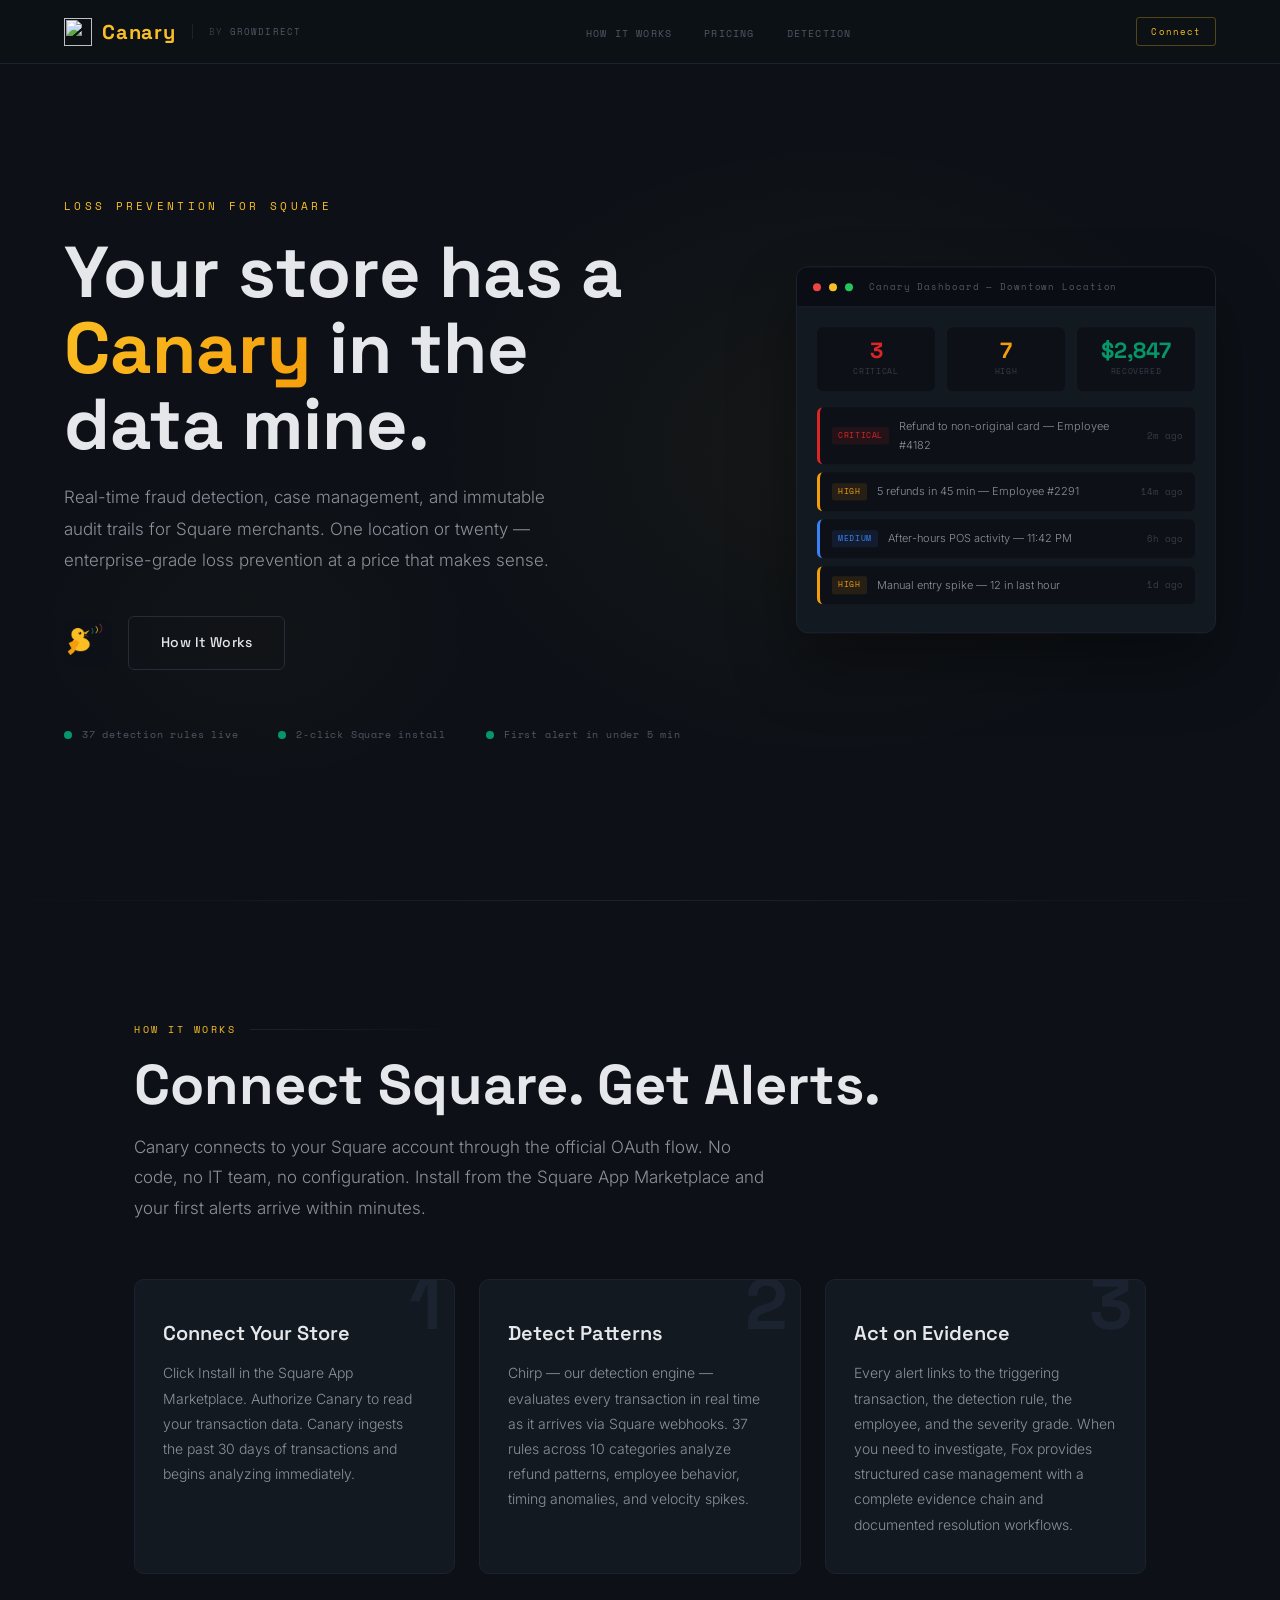
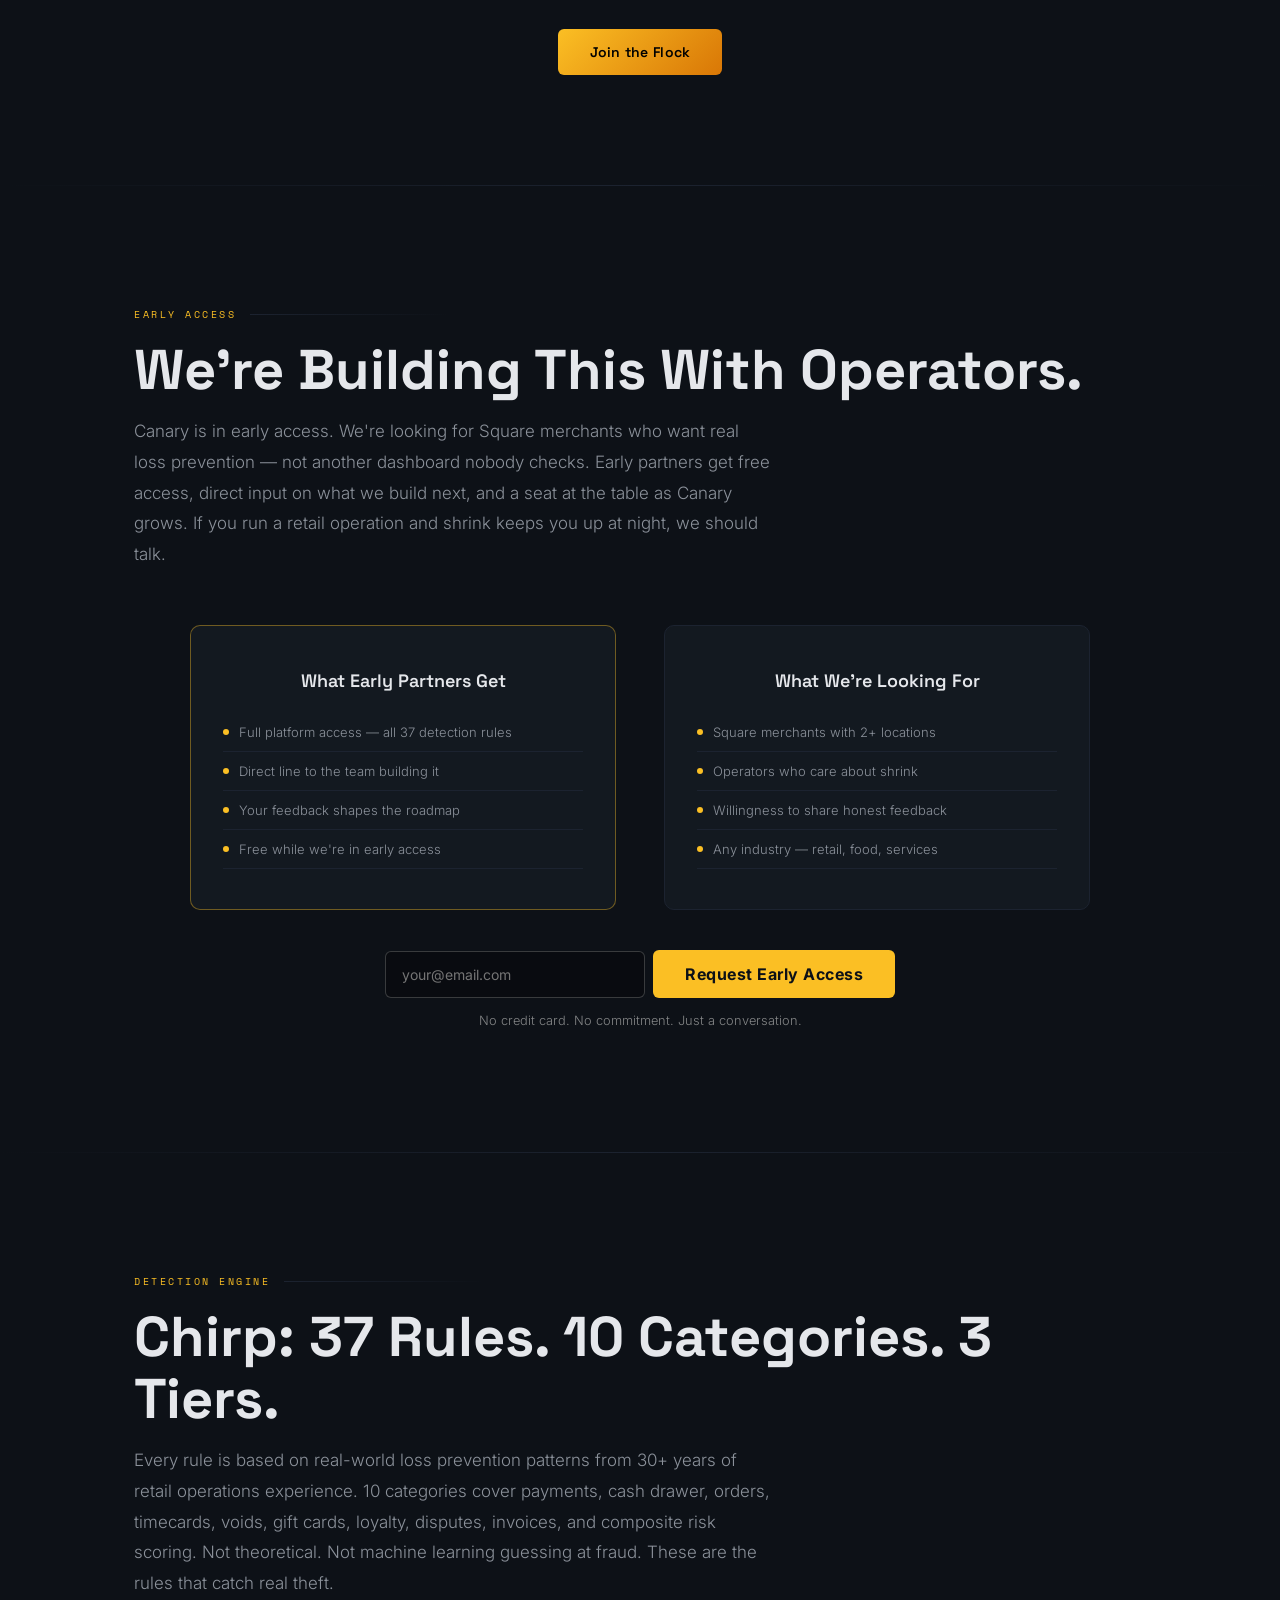
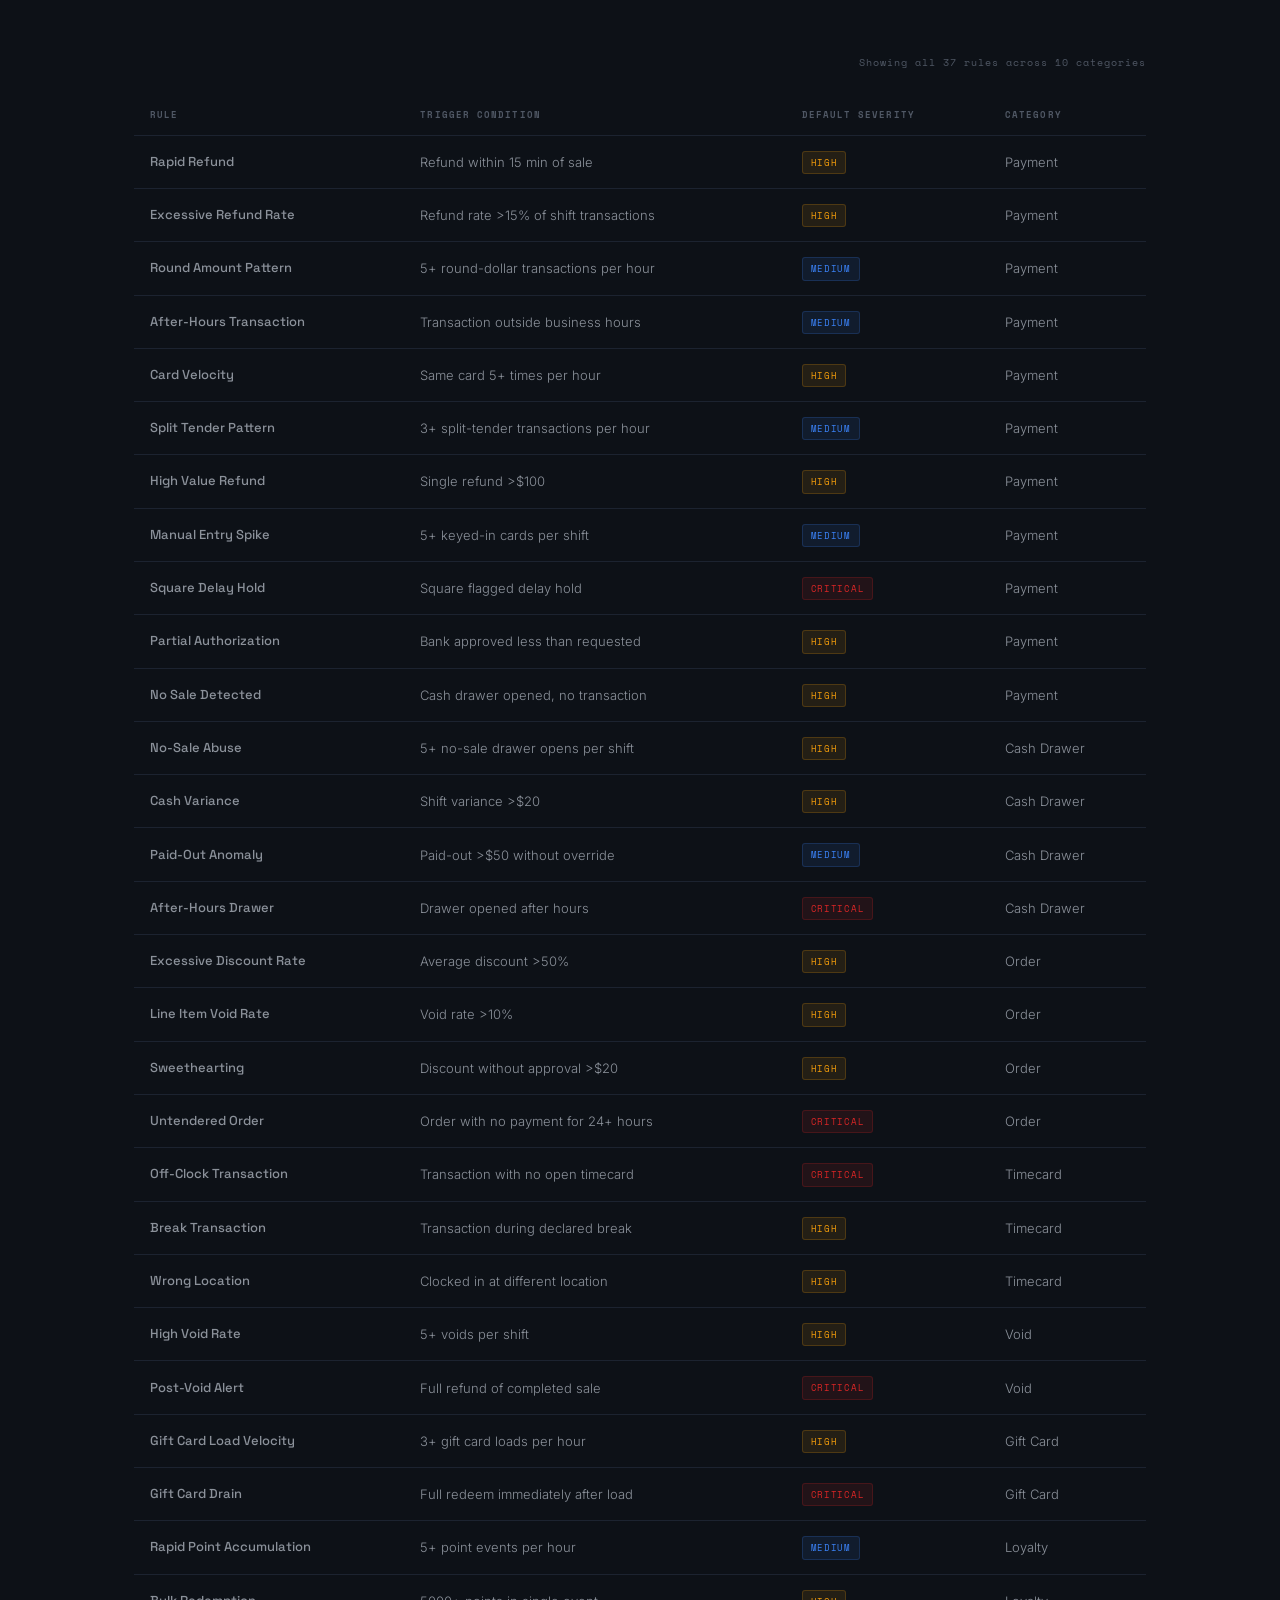
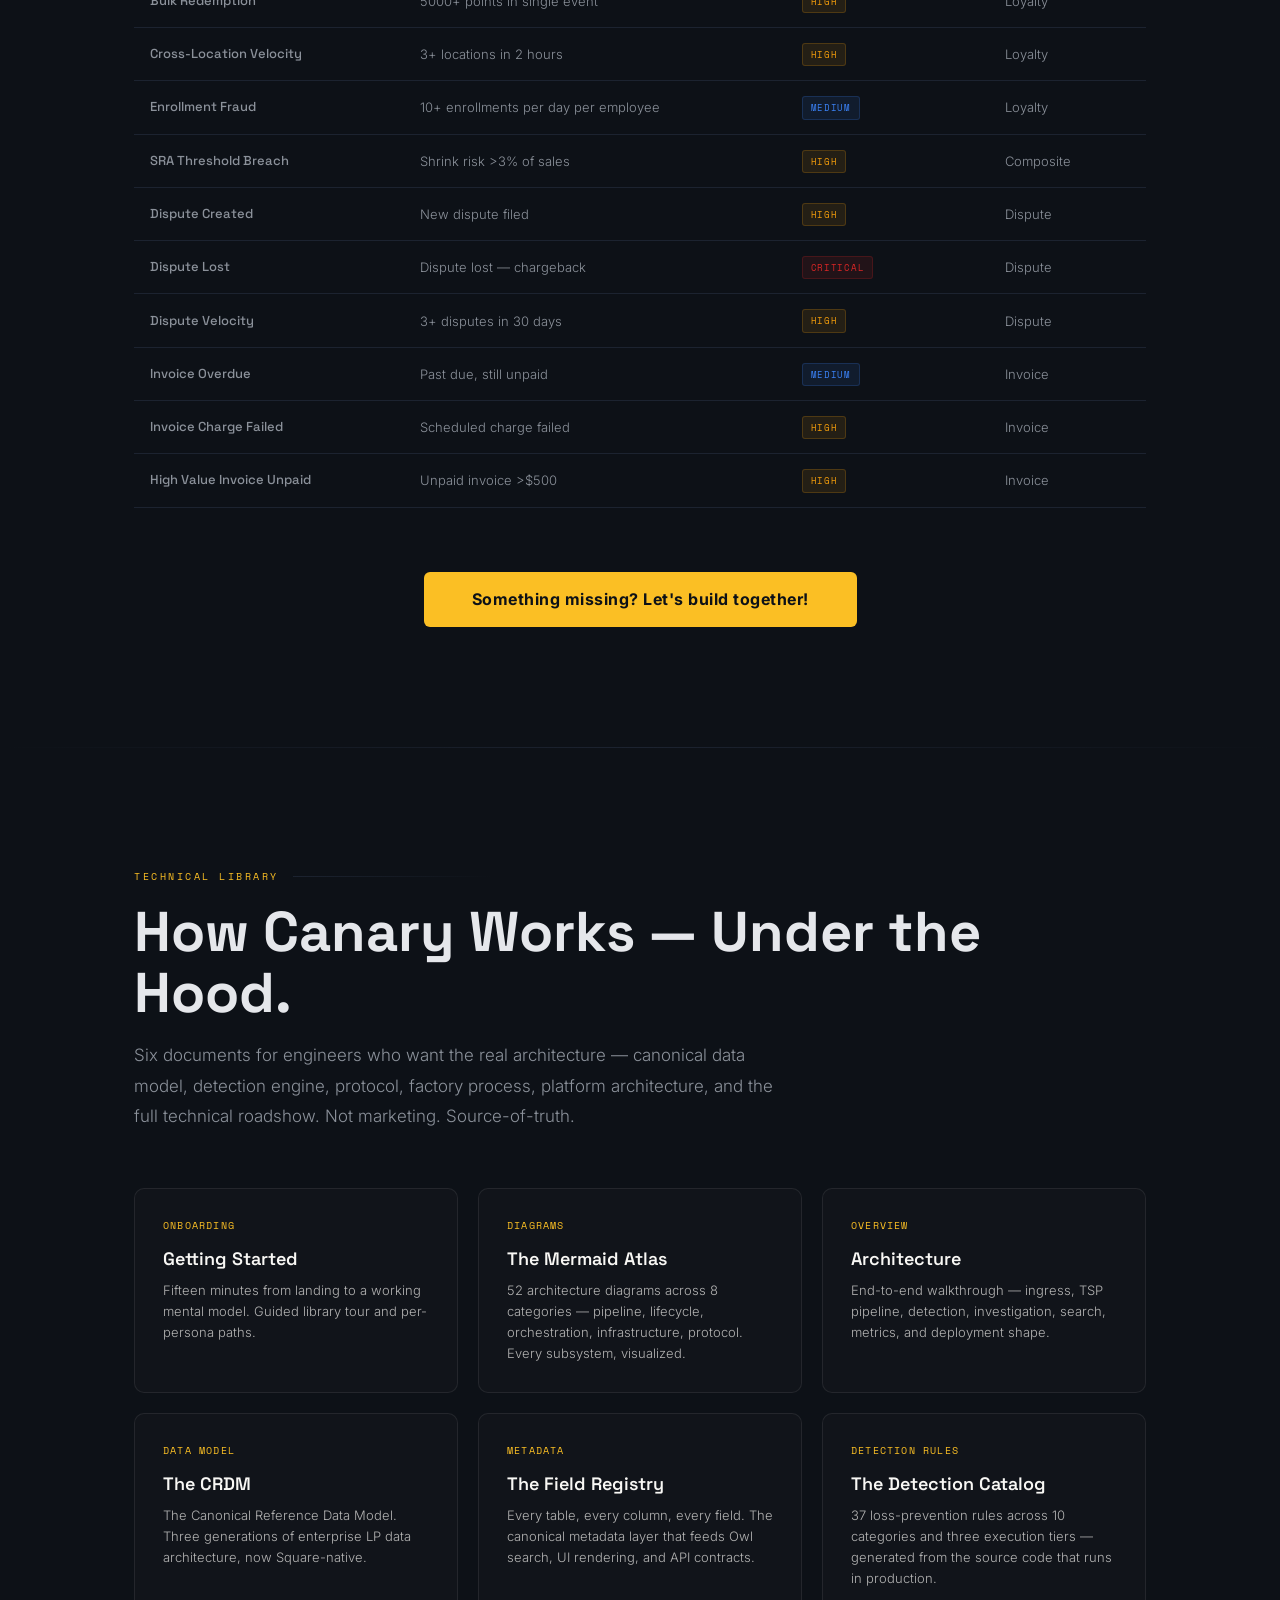
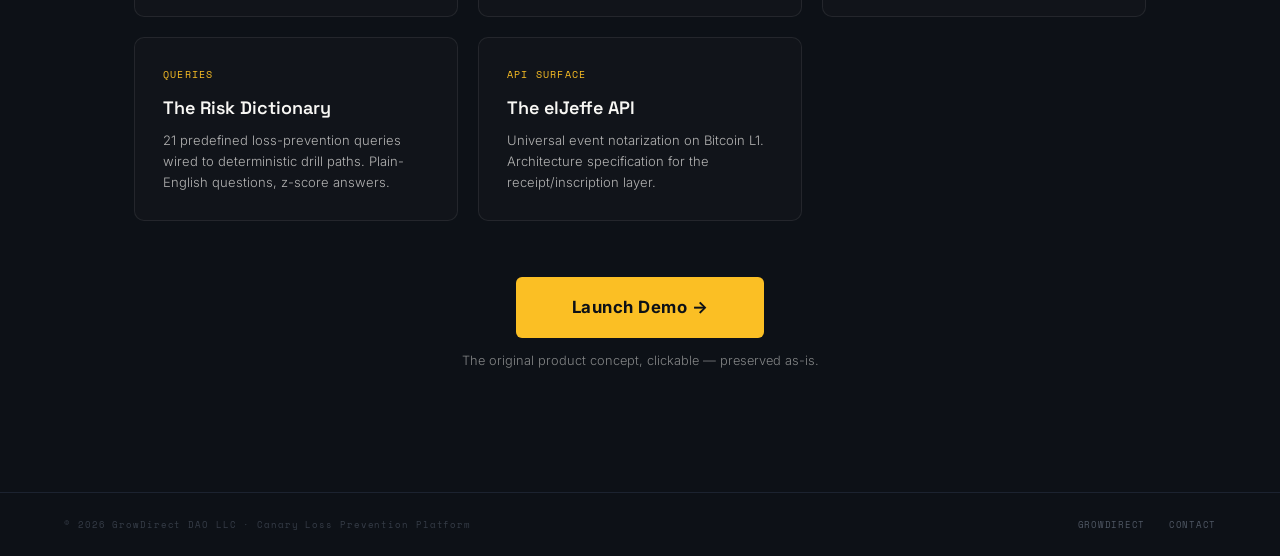
==== commit 7fd2d0d7: "feat(canary): hero bird in top-left nav, links to canary.growdirect.io Replaces the plain 'Canary' t" ====
--- a/canary/index.html
+++ b/canary/index.html
@@ -991,7 +991,10 @@
 <!-- NAV -->
 <nav>
   <div class="nav-left">
-    <div class="nav-logo">Canary</div>
+    <a class="nav-logo" href="https://canary.growdirect.io/" style="display:flex;align-items:center;gap:10px;text-decoration:none;">
+      <img src="https://canary.growdirect.io/img/canary-icon-512.png" alt="" width="28" height="28" style="display:block;">
+      <span>Canary</span>
+    </a>
     <div class="nav-parent">by <a href="../">GrowDirect</a></div>
   </div>
   <ul class="nav-links">
